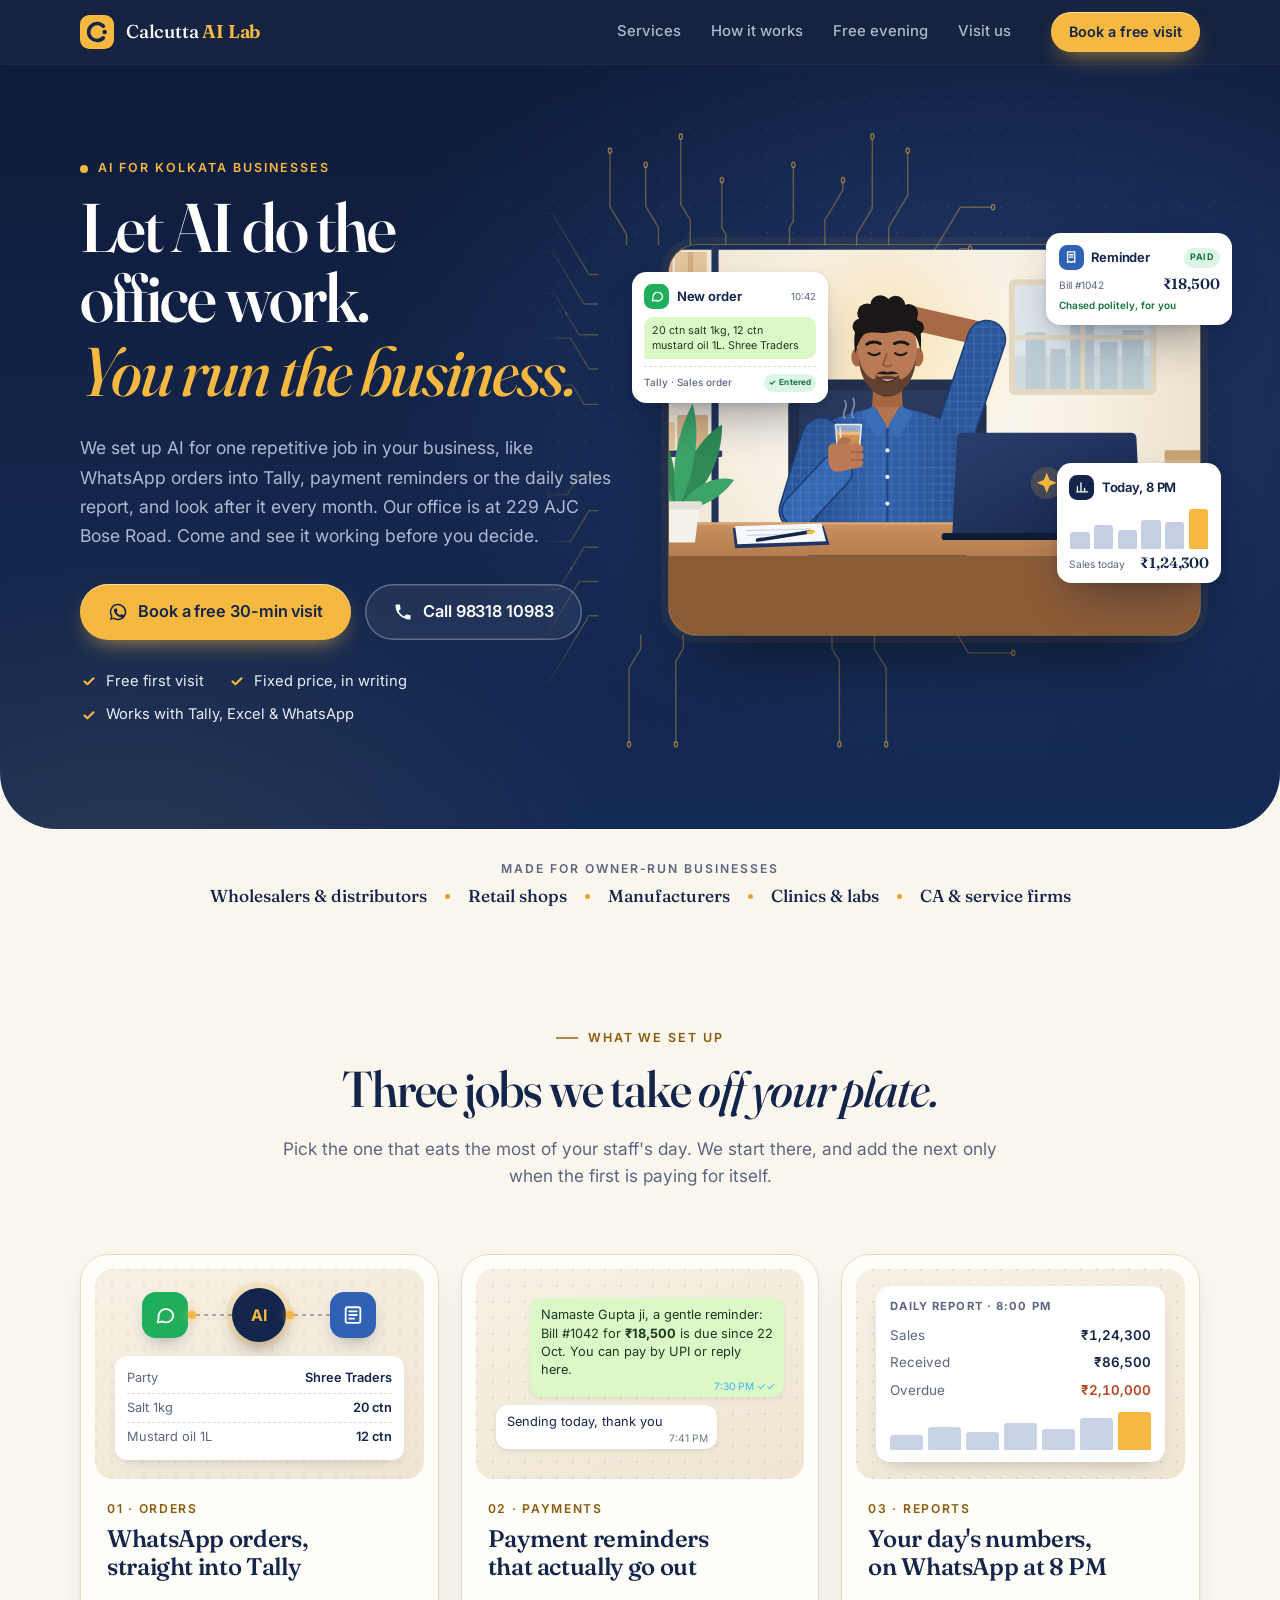
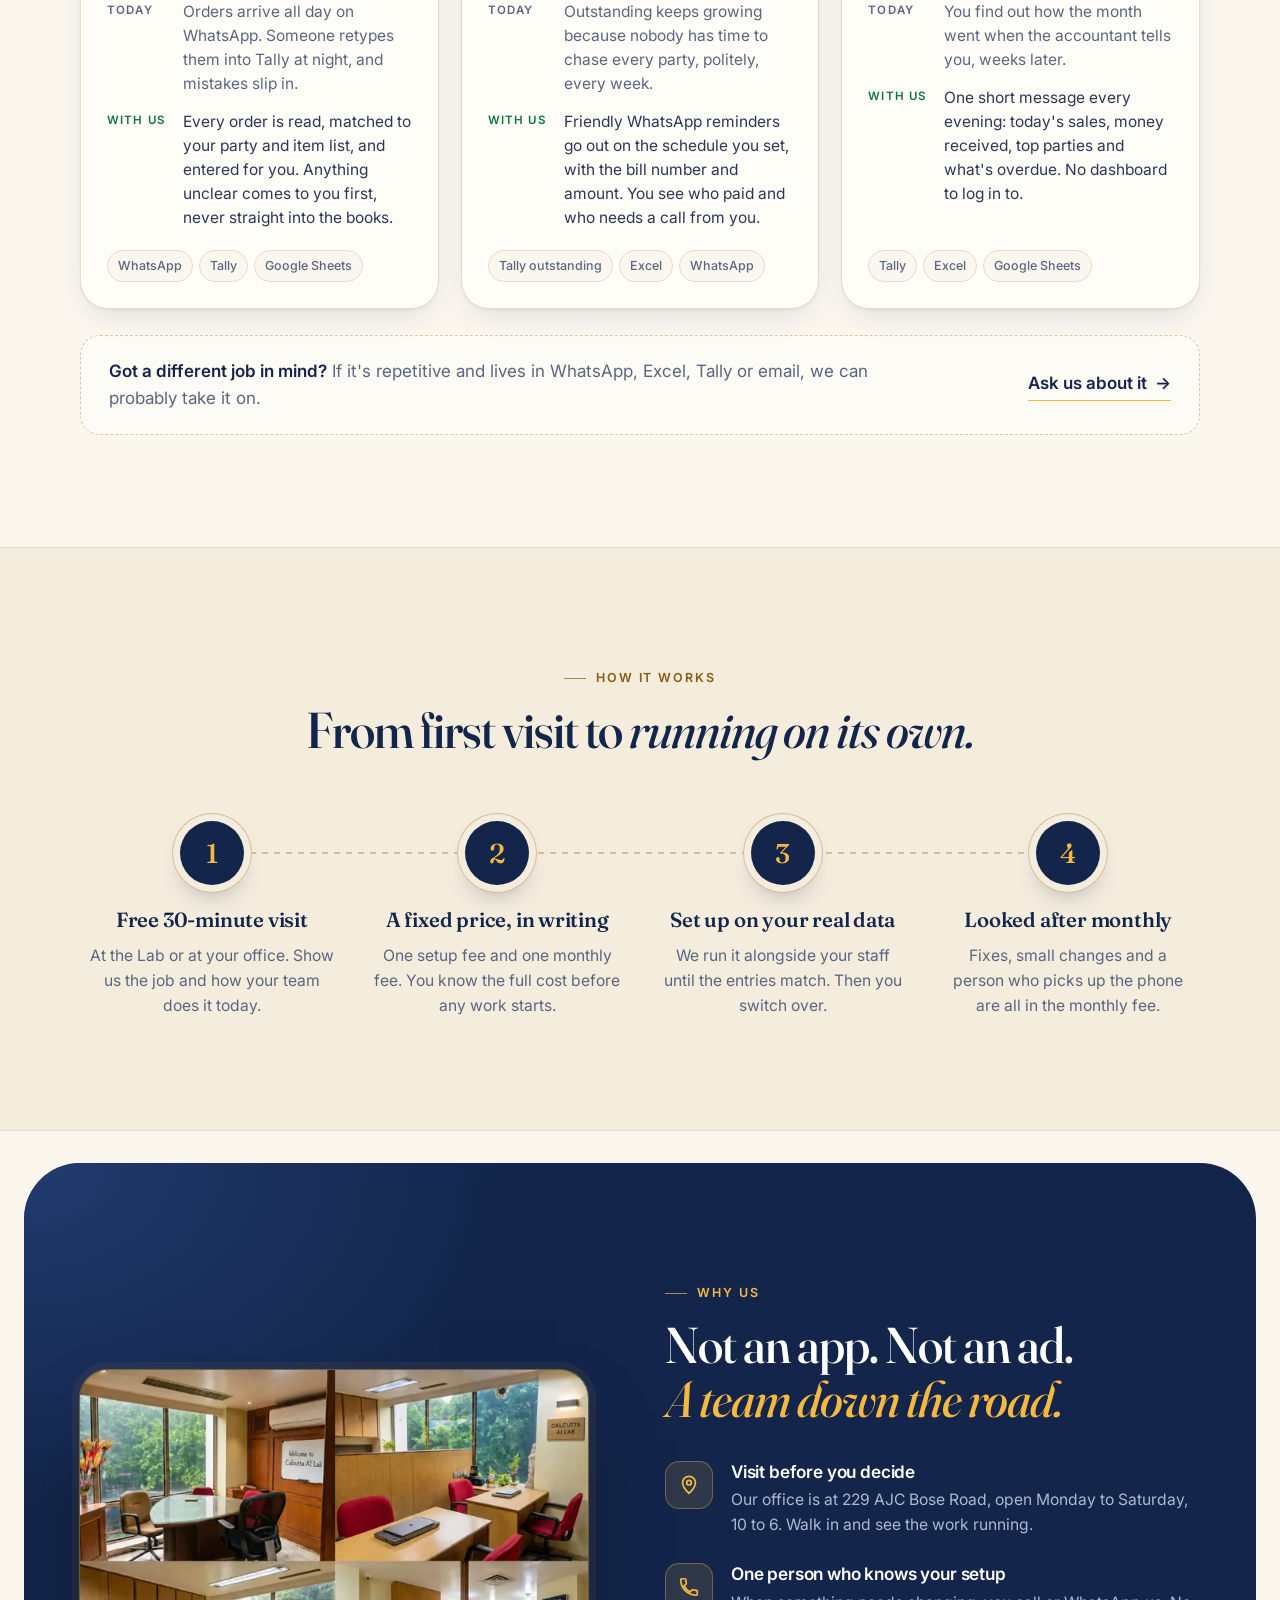
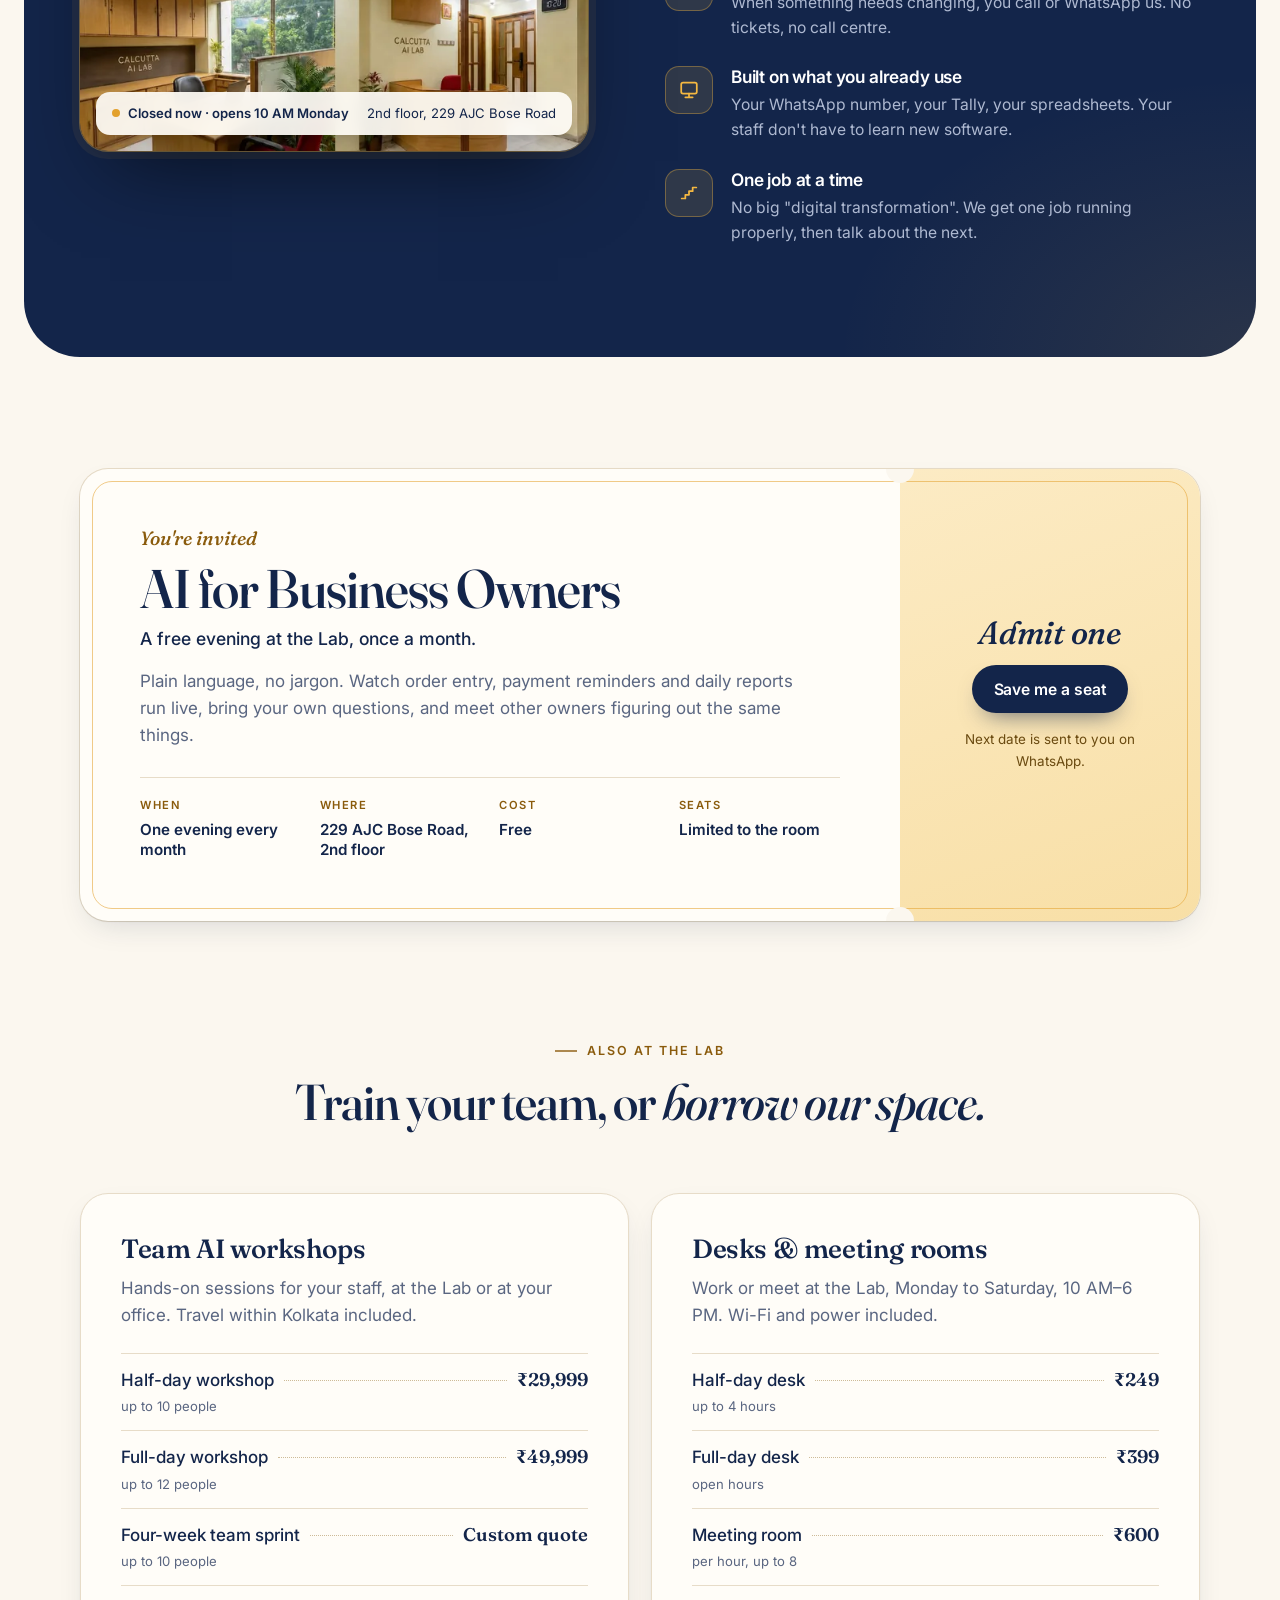
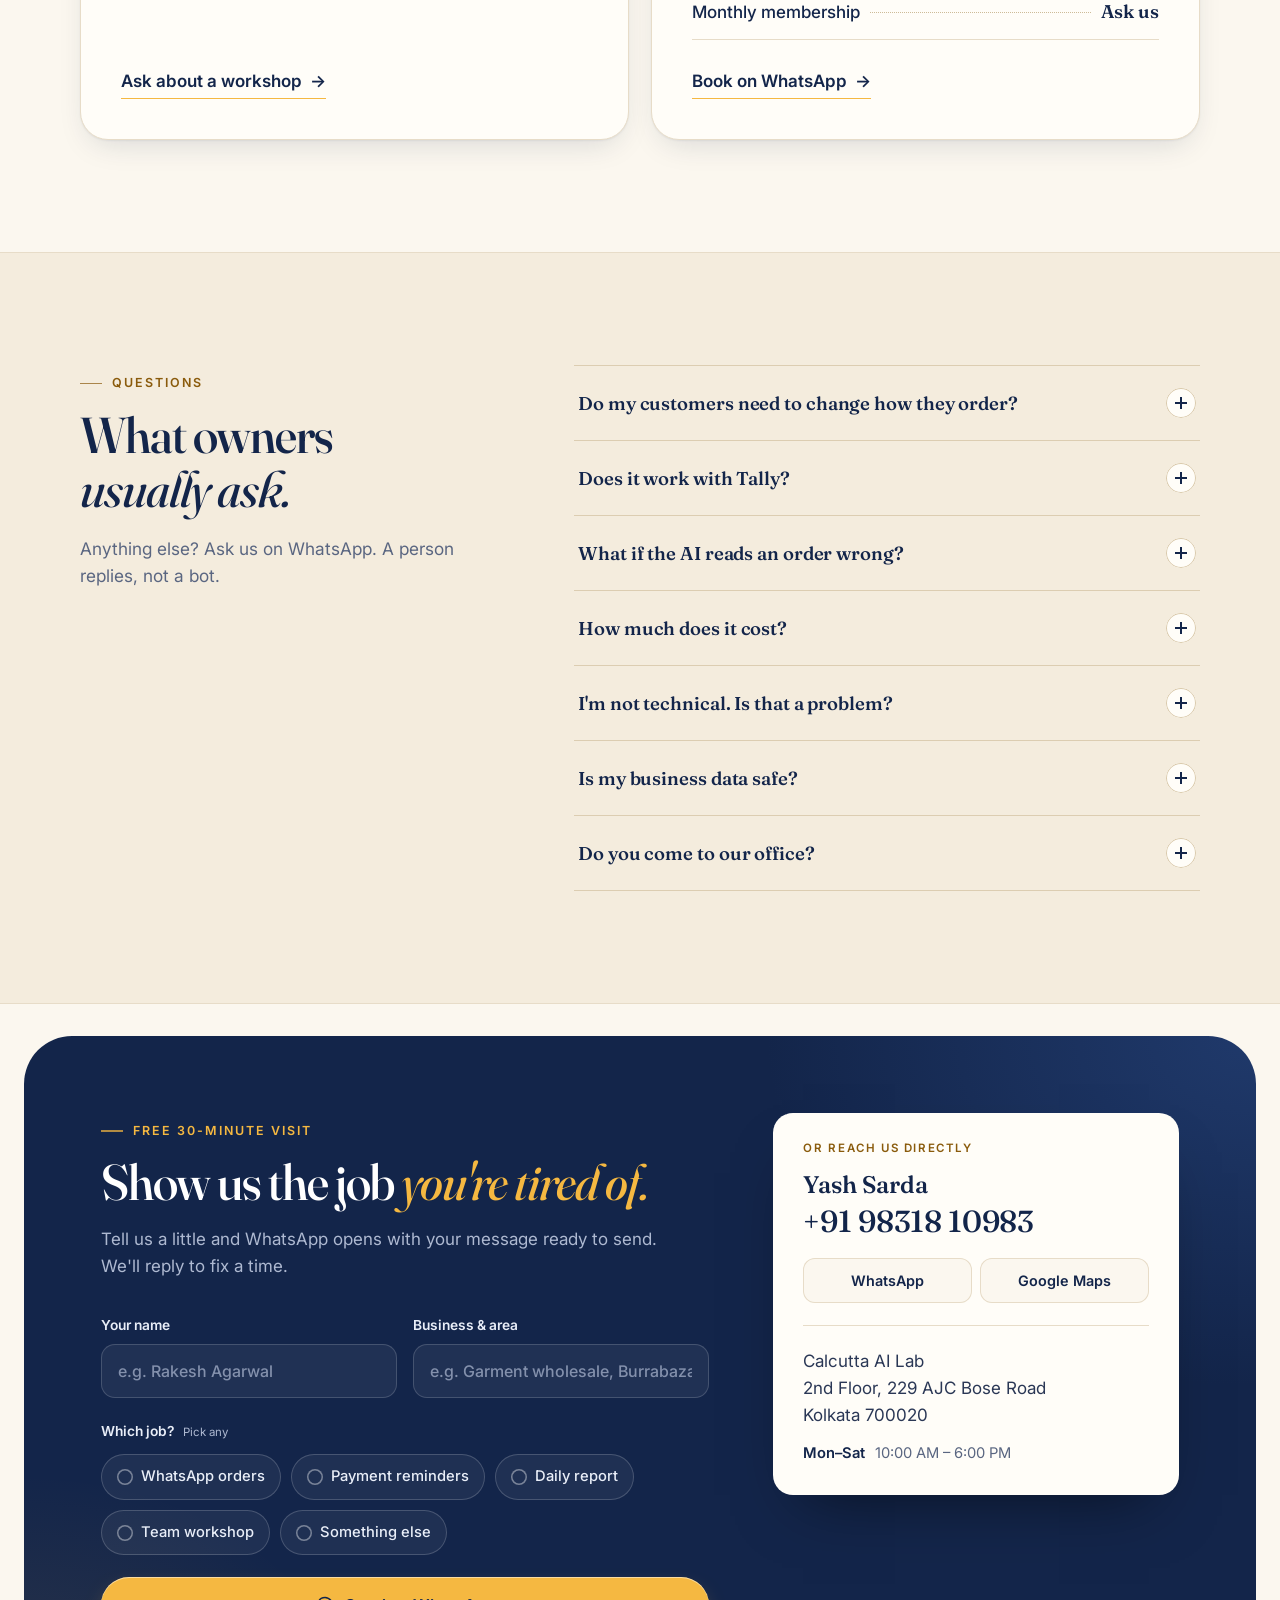
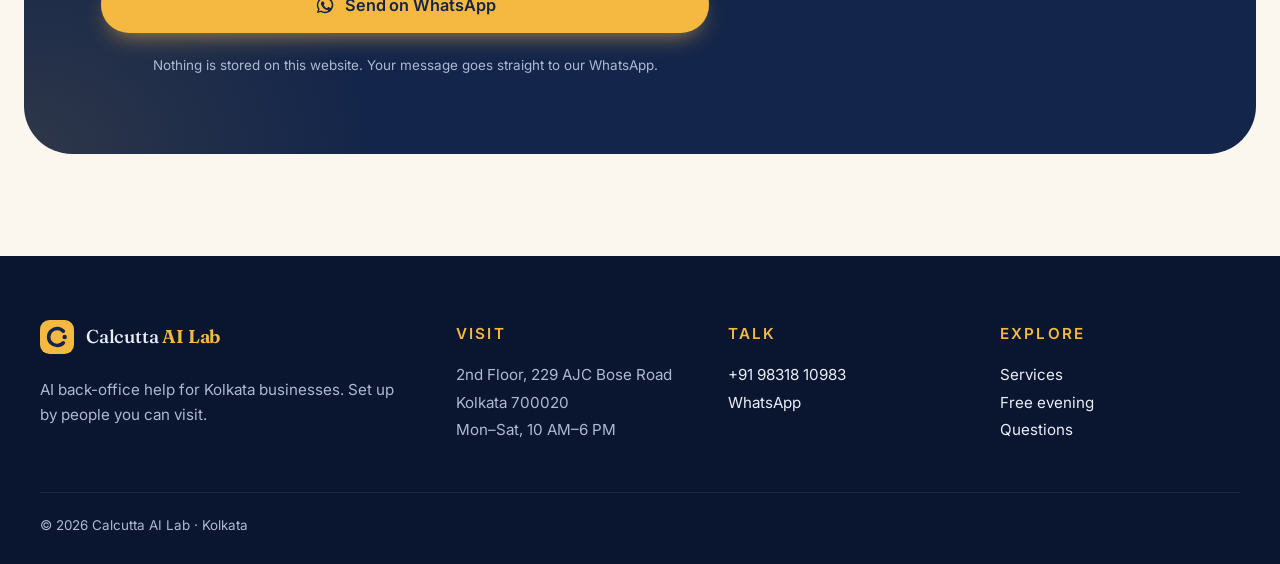
==== index.html @ 6d14f85a "Calcutta AI Lab: AI back-office consulting site Static rebuild replacing the Vercel coworking site: " ====
<!DOCTYPE html>
<html lang="en">
<head>
  <meta charset="UTF-8">
  <meta name="viewport" content="width=device-width, initial-scale=1">
  <title>Calcutta AI Lab | AI Back-Office Help for Kolkata Businesses</title>
  <meta name="description" content="We set up AI to handle one repetitive job in your business: WhatsApp orders into Tally, payment reminders or the daily sales report. Then we look after it every month. Free first visit at 229 AJC Bose Road, Kolkata.">
  <meta name="theme-color" content="#13254A">
  <meta name="color-scheme" content="light">
  <link rel="canonical" href="https://calcuttaailab.com/">
  <link rel="icon" href="favicon.svg" type="image/svg+xml">

  <meta property="og:type" content="website">
  <meta property="og:url" content="https://calcuttaailab.com/">
  <meta property="og:site_name" content="Calcutta AI Lab">
  <meta property="og:title" content="Let AI do the office work. You run the business.">
  <meta property="og:description" content="AI back-office help for Kolkata businesses: WhatsApp orders into Tally, payment reminders and daily sales reports. Free first visit.">
  <meta property="og:image" content="https://calcuttaailab.com/images/og.jpg">
  <meta property="og:image:width" content="1200">
  <meta property="og:image:height" content="630">
  <meta name="twitter:card" content="summary_large_image">
  <meta name="twitter:image" content="https://calcuttaailab.com/images/og.jpg">

  <link rel="preconnect" href="https://fonts.googleapis.com">
  <link rel="preconnect" href="https://fonts.gstatic.com" crossorigin>
  <link rel="stylesheet" href="https://fonts.googleapis.com/css2?family=Fraunces:ital,opsz,wght@0,9..144,400..700;1,9..144,400..700&amp;family=Inter:wght@400;500;600;700&amp;display=swap">
  <link rel="stylesheet" href="styles.css">
  <script>document.documentElement.classList.add('js');</script>
  <script src="main.js" defer></script>
</head>
<body>
  <a class="skip-link" href="#main">Skip to content</a>

  <header class="site-header">
    <div class="site-header__inner">
      <a class="brand" href="#top" aria-label="Calcutta AI Lab, home">
        <svg class="brand__mark" viewBox="0 0 40 40" aria-hidden="true"><rect width="40" height="40" rx="11" fill="#F5B841"/><path d="M27.5 13.2a10 10 0 1 0 0 13.6" fill="none" stroke="#13254A" stroke-width="4.2" stroke-linecap="round"/><circle cx="29" cy="20" r="2.6" fill="#13254A"/></svg>
        <span class="brand__name">Calcutta <b>AI Lab</b></span>
      </a>
      <nav class="site-nav" aria-label="Primary">
        <a href="#services">Services</a>
        <a href="#how">How it works</a>
        <a href="#evening">Free evening</a>
        <a href="#visit">Visit us</a>
      </nav>
      <a class="btn btn--gold btn--sm" href="#contact">Book a free visit</a>
    </div>
  </header>

  <main id="main">
    <!-- ============ HERO ============ -->
    <section class="hero" id="top" aria-labelledby="hero-title">
      <div class="hero__grain" aria-hidden="true"></div>
      <div class="hero__inner">
        <div class="hero__copy">
          <p class="eyebrow eyebrow--gold"><span class="pulse-dot" aria-hidden="true"></span>AI for Kolkata businesses</p>
          <h1 id="hero-title">Let AI do the office&nbsp;work. <em>You run the business.</em></h1>
          <p class="hero__lede">
            We set up AI for one repetitive job in your business, like WhatsApp orders into Tally,
            payment reminders or the daily sales report, and look after it every month.
            Our office is at 229 AJC Bose Road. Come and see it working before you decide.
          </p>
          <div class="hero__actions">
            <a class="btn btn--gold btn--lg" href="https://wa.me/919831810983?text=Hi%20Calcutta%20AI%20Lab%2C%20I%27d%20like%20to%20book%20a%20free%2030-minute%20visit%20about%20automating%20work%20in%20my%20business." target="_blank" rel="noopener" data-track="hero_whatsapp">
              <svg class="i" viewBox="0 0 24 24" aria-hidden="true"><path d="M12 2.2a9.8 9.8 0 0 0-8.4 14.8L2.3 21.7l4.8-1.3A9.8 9.8 0 1 0 12 2.2Zm0 1.8a8 8 0 1 1-4.2 14.8l-.3-.2-2.8.8.8-2.7-.2-.3A8 8 0 0 1 12 4Zm-3.2 3.9c-.2 0-.5 0-.7.3-.3.3-1 1-1 2.3s1 2.7 1.2 2.9c.1.2 2 3.1 4.9 4.3 2.4 1 2.9.8 3.4.7.5 0 1.7-.7 1.9-1.4.2-.7.2-1.2.2-1.4l-.5-.3-1.9-.9c-.3-.1-.5-.1-.6.1l-.9 1.1c-.2.2-.3.2-.6.1-.3-.1-1.2-.4-2.2-1.4-.8-.7-1.4-1.6-1.5-1.9-.2-.3 0-.4.1-.6l.4-.5.3-.5v-.5l-.9-2.1c-.2-.5-.4-.5-.6-.5h-.5Z" fill="currentColor"/></svg>
              Book a free 30-min visit
            </a>
            <a class="btn btn--ghost btn--lg" href="tel:+919831810983" data-track="hero_call">
              <svg class="i" viewBox="0 0 24 24" aria-hidden="true"><path d="M6.6 10.8a15 15 0 0 0 6.6 6.6l2.2-2.2c.3-.3.7-.4 1-.2 1.1.4 2.3.6 3.6.6.6 0 1 .4 1 1V20c0 .6-.4 1-1 1A17 17 0 0 1 3 4c0-.6.4-1 1-1h3.5c.6 0 1 .4 1 1 0 1.3.2 2.5.6 3.6.1.3 0 .7-.2 1l-2.3 2.2Z" fill="currentColor"/></svg>
              Call&nbsp;98318&nbsp;10983
            </a>
          </div>
          <ul class="hero__proof" aria-label="What to expect">
            <li><svg viewBox="0 0 20 20" aria-hidden="true"><path d="m5 10.5 3.2 3.2L15 7" /></svg>Free first visit</li>
            <li><svg viewBox="0 0 20 20" aria-hidden="true"><path d="m5 10.5 3.2 3.2L15 7" /></svg>Fixed price, in writing</li>
            <li><svg viewBox="0 0 20 20" aria-hidden="true"><path d="m5 10.5 3.2 3.2L15 7" /></svg>Works with Tally, Excel &amp; WhatsApp</li>
          </ul>
        </div>

        <div class="hero__art" role="img" aria-label="Illustration: a relaxed business owner holding a glass of chai while AI enters a WhatsApp order into Tally, sends a payment reminder and prepares the day's sales report.">
          <svg class="circuit" viewBox="0 0 1500 1060" aria-hidden="true" preserveAspectRatio="none">
<g class="circuit__traces">
<path d="M300,250 L274,250 L170,146 L95,146"/>
<path d="M300,300 L260,300 L172,212 L60,212"/>
<path d="M300,352 L246,352 L175,281 L130,281"/>
<path d="M300,410 L274,410 L222,358 L30,358"/>
<path d="M300,470 L260,470 L227,437 L160,437"/>
<path d="M300,590 L246,590 L213,623 L160,623"/>
<path d="M300,650 L274,650 L222,702 L30,702"/>
<path d="M300,712 L260,712 L188,784 L95,784"/>
<path d="M300,770 L246,770 L156,860 L130,860"/>
<path d="M300,828 L274,828 L163,939 L60,939"/>
<path d="M1200,236 L1222,236 L1322,136 L1415,136"/>
<path d="M1200,290 L1238,290 L1322,206 L1350,206"/>
<path d="M1200,345 L1254,345 L1321,278 L1472,278"/>
<path d="M1200,405 L1222,405 L1272,355 L1350,355"/>
<path d="M1200,520 L1238,520 L1253,505 L1445,505"/>
<path d="M1200,600 L1254,600 L1287,633 L1380,633"/>
<path d="M1200,668 L1222,668 L1275,721 L1445,721"/>
<path d="M1200,735 L1238,735 L1311,808 L1350,808"/>
<path d="M1200,800 L1254,800 L1345,891 L1472,891"/>
<path d="M380,200 L380,182 L333,135 L333,40"/>
<path d="M470,200 L470,170 L434,134 L434,64"/>
<path d="M560,200 L560,158 L533,131 L533,16"/>
<path d="M660,200 L660,182 L649,171 L649,90"/>
<path d="M840,200 L840,170 L851,159 L851,64"/>
<path d="M940,200 L940,158 L991,107 L991,90"/>
<path d="M1030,200 L1030,182 L1074,138 L1074,16"/>
<path d="M1120,200 L1120,170 L1174,116 L1174,40"/>
<path d="M420,860 L420,884 L387,917 L387,1046"/>
<path d="M540,860 L540,884 L519,905 L519,1046"/>
<path d="M960,860 L960,884 L981,905 L981,1046"/>
<path d="M1080,860 L1080,884 L1113,917 L1113,1046"/>
</g>
<g class="circuit__pulses">
<path d="M60,212 L172,212 L260,300 L300,300" pathLength="100" style="--d:0s"/>
<path d="M160,437 L227,437 L260,470 L300,470" pathLength="100" style="--d:.9s"/>
<path d="M95,784 L188,784 L260,712 L300,712" pathLength="100" style="--d:1.8s"/>
<path d="M1415,136 L1322,136 L1222,236 L1200,236" pathLength="100" style="--d:2.7s"/>
<path d="M1350,355 L1272,355 L1222,405 L1200,405" pathLength="100" style="--d:3.6s"/>
<path d="M1445,721 L1275,721 L1222,668 L1200,668" pathLength="100" style="--d:4.5s"/>
<path d="M533,16 L533,131 L560,158 L560,200" pathLength="100" style="--d:5.4s"/>
<path d="M991,90 L991,107 L940,158 L940,200" pathLength="100" style="--d:6.3s"/>
<path d="M519,1046 L519,905 L540,884 L540,860" pathLength="100" style="--d:7.2s"/>
</g>
<g class="circuit__pads">
<circle cx="95" cy="146" r="4.5"/><circle cx="60" cy="212" r="4.5"/><circle cx="130" cy="281" r="4.5"/><circle cx="30" cy="358" r="4.5"/><circle cx="160" cy="437" r="4.5"/><circle cx="160" cy="623" r="4.5"/><circle cx="30" cy="702" r="4.5"/><circle cx="95" cy="784" r="4.5"/><circle cx="130" cy="860" r="4.5"/><circle cx="60" cy="939" r="4.5"/><circle cx="1415" cy="136" r="4.5"/><circle cx="1350" cy="206" r="4.5"/><circle cx="1472" cy="278" r="4.5"/><circle cx="1350" cy="355" r="4.5"/><circle cx="1445" cy="505" r="4.5"/><circle cx="1380" cy="633" r="4.5"/><circle cx="1445" cy="721" r="4.5"/><circle cx="1350" cy="808" r="4.5"/><circle cx="1472" cy="891" r="4.5"/><circle cx="333" cy="40" r="4.5"/><circle cx="434" cy="64" r="4.5"/><circle cx="533" cy="16" r="4.5"/><circle cx="649" cy="90" r="4.5"/><circle cx="851" cy="64" r="4.5"/><circle cx="991" cy="90" r="4.5"/><circle cx="1074" cy="16" r="4.5"/><circle cx="1174" cy="40" r="4.5"/><circle cx="387" cy="1046" r="4.5"/><circle cx="519" cy="1046" r="4.5"/><circle cx="981" cy="1046" r="4.5"/><circle cx="1113" cy="1046" r="4.5"/>
<circle class="via" cx="210" cy="316" r="3"/><circle class="via" cx="224" cy="748" r="3"/><circle class="via" cx="1280" cy="248" r="3"/><circle class="via" cx="1270" cy="616" r="3"/>
</g>
          </svg>

          <div class="art-panel" aria-hidden="true">
            <svg class="scene" viewBox="60 372 900 660" preserveAspectRatio="xMidYMid slice">
              <defs>
                <radialGradient id="wall" cx="470" cy="640" r="560" gradientUnits="userSpaceOnUse">
                  <stop offset="0" stop-color="#FFFDF8"/><stop offset=".55" stop-color="#F6EFE2"/><stop offset="1" stop-color="#E9DDC6"/>
                </radialGradient>
                <radialGradient id="halo" cx="430" cy="560" r="230" gradientUnits="userSpaceOnUse">
                  <stop offset="0" stop-color="#F5B841" stop-opacity=".34"/><stop offset="1" stop-color="#F5B841" stop-opacity="0"/>
                </radialGradient>
                <linearGradient id="deskTop" x1="0" y1="0" x2="0" y2="1"><stop offset="0" stop-color="#C99161"/><stop offset="1" stop-color="#B57D4E"/></linearGradient>
                <linearGradient id="lid" x1="0" y1="0" x2="1" y2="1"><stop offset="0" stop-color="#2A3F6E"/><stop offset="1" stop-color="#16264A"/></linearGradient>
                <linearGradient id="shirt" x1="0" y1="0" x2="1" y2="0"><stop offset="0" stop-color="#244A8A"/><stop offset=".45" stop-color="#3062AD"/><stop offset="1" stop-color="#26508F"/></linearGradient>
                <pattern id="check" width="14" height="14" patternUnits="userSpaceOnUse"><path d="M0 7H14M7 0V14" stroke="#fff" stroke-opacity=".09" stroke-width="2"/></pattern>
                <linearGradient id="tea" x1="0" y1="0" x2="0" y2="1"><stop offset="0" stop-color="#D99A5B"/><stop offset="1" stop-color="#B6723A"/></linearGradient>
              </defs>
              <rect x="0" y="380" width="1080" height="700" fill="url(#wall)"/>
              <!-- window with city glow -->
              <g opacity=".9">
                <rect x="636" y="430" width="250" height="196" rx="10" fill="#E3D6BE"/>
                <rect x="646" y="440" width="230" height="176" rx="6" fill="#DCE6EC"/>
                <path d="M646 560h230v56H646z" fill="#CBD9DF"/>
                <g fill="#B7C9D1"><rect x="664" y="520" width="34" height="96"/><rect x="706" y="548" width="26" height="68"/><rect x="740" y="504" width="40" height="112"/><rect x="790" y="536" width="30" height="80"/><rect x="828" y="516" width="36" height="100"/></g>
                <path d="M761 440v176M646 528h230" stroke="#E3D6BE" stroke-width="8"/>
              </g>
              <!-- shelving -->
              <rect x="132" y="250" width="12" height="600" fill="#22335A"/>
              <g fill="#2A3D68"><rect x="0" y="430" width="150" height="11" rx="2"/><rect x="0" y="575" width="150" height="11" rx="2"/><rect x="0" y="720" width="150" height="11" rx="2"/></g>
              <rect x="8" y="368" width="58" height="62" rx="4" fill="#D8B386"/><rect x="70" y="384" width="54" height="46" rx="4" fill="#E2C59C"/><rect x="92" y="384" width="9" height="46" fill="#CFAE81"/>
              <rect x="10" y="520" width="50" height="55" rx="4" fill="#2C4677"/><rect x="64" y="505" width="62" height="70" rx="4" fill="#D8B386"/><rect x="88" y="505" width="10" height="70" fill="#C9A274"/>
              <rect x="6" y="672" width="64" height="48" rx="4" fill="#E2C59C"/><rect x="74" y="660" width="52" height="60" rx="4" fill="#D8B386"/>
              <!-- back boxes -->
              <rect x="900" y="720" width="180" height="140" rx="5" fill="#D8B386"/><rect x="900" y="720" width="180" height="16" fill="#C9A274"/><rect x="975" y="720" width="18" height="140" fill="#CBA577"/>
              <!-- glow behind head -->
              <circle cx="430" cy="560" r="230" fill="url(#halo)"/>

              <!-- person -->
              <g transform="translate(430,560)">
                <rect x="-168" y="40" width="336" height="300" rx="46" fill="#22304E"/>
                <rect x="-150" y="58" width="300" height="270" rx="36" fill="#2A3A5E"/>
                <path d="M166,-36 L44,-64" stroke="#A86A46" stroke-width="40" stroke-linecap="round"/>
                <path d="M114,132 L168,-28" stroke="#1B3C72" stroke-width="67" stroke-linecap="round"/>
                <path d="M114,132 L168,-28" stroke="#2A579C" stroke-width="62" stroke-linecap="round"/>
                <path d="M114,132 L168,-28" stroke="url(#check)" stroke-width="62" stroke-linecap="round"/>
                <path d="M-23,36 L23,36 L27,102 L-27,102 Z" fill="#A4663F"/>
                <path d="M-145,330 C-155,215 -146,138 -104,114 C-74,98 -44,92 -24,88 L24,88 C44,92 74,98 104,114 C146,138 155,215 145,330 Z" fill="url(#shirt)"/>
                <path d="M-145,330 C-155,215 -146,138 -104,114 C-74,98 -44,92 -24,88 L24,88 C44,92 74,98 104,114 C146,138 155,215 145,330 Z" fill="url(#check)"/>
                <path d="M-20,86 L20,86 L0,124 Z" fill="#B37450"/>
                <path d="M-24,84 L-44,98 L-16,140 L-2,116 Z" fill="#3A6DB8"/>
                <path d="M24,84 L44,98 L16,140 L2,116 Z" fill="#3A6DB8"/>
                <path d="M0,122 L0,330" stroke="#1F4580" stroke-width="3"/>
                <g fill="#E6ECF6"><circle cx="0" cy="160" r="3.6"/><circle cx="0" cy="205" r="3.6"/><circle cx="0" cy="250" r="3.6"/></g>
                <ellipse cx="-51" cy="2" rx="10" ry="16" fill="#A86A46"/>
                <ellipse cx="51" cy="2" rx="10" ry="16" fill="#A86A46"/>
                <path d="M-50,-12 C-50,-52 -28,-70 0,-70 C28,-70 50,-52 50,-12 C50,24 39,50 19,62 C9,68 -9,68 -19,62 C-39,50 -50,24 -50,-12 Z" fill="#B97A55"/>
                <path d="M-49,0 C-47,34 -33,58 -11,67 C-4,70 4,70 11,67 C33,58 47,34 49,0 C45,22 36,34 24,40 C16,32 -16,32 -24,40 C-36,34 -45,22 -49,0 Z" fill="#2A1F1A" opacity=".62"/>
                <path d="M-19,30 C-11,25 -3,26 0,28 C3,26 11,25 19,30 C11,30.5 5,31.5 0,31.5 C-5,31.5 -11,30.5 -19,30 Z" fill="#231A16"/>
                <path d="M-17,36 Q0,54 17,36 Q0,44 -17,36 Z" fill="#5A241B"/><path d="M-12,38.6 Q0,45 12,38.6 Q0,41.5 -12,38.6 Z" fill="#fff"/>
                <path d="M-19,34 Q-17,37 -15,36.5 M19,34 Q17,37 15,36.5" fill="none" stroke="#5A241B" stroke-width="2.2" stroke-linecap="round"/>
                <path d="M-54,-4 C-62,-46 -46,-86 -6,-92 C34,-98 64,-70 56,-6 C54,-22 50,-32 44,-38 C34,-44 18,-44 6,-40 C-10,-36 -28,-44 -40,-36 C-48,-28 -51,-16 -54,-4 Z" fill="#1C1717"/>
                <g fill="#1C1717"><circle cx="-34" cy="-72" r="17"/><circle cx="-12" cy="-86" r="17"/><circle cx="14" cy="-86" r="16"/><circle cx="36" cy="-72" r="16"/><circle cx="-46" cy="-50" r="13"/><circle cx="50" cy="-48" r="12"/></g>
                <path d="M-35,-20 Q-24,-27 -12,-21" fill="none" stroke="#1C1717" stroke-width="5" stroke-linecap="round"/>
                <path d="M12,-21 Q24,-27 35,-20" fill="none" stroke="#1C1717" stroke-width="5" stroke-linecap="round"/>
                <path d="M-32,-5 Q-23,2 -13,-5" fill="none" stroke="#1C1717" stroke-width="3.6" stroke-linecap="round"/>
                <path d="M13,-5 Q23,2 32,-5" fill="none" stroke="#1C1717" stroke-width="3.6" stroke-linecap="round"/>
                <path d="M-1,-4 Q-5,9 -8,15 Q-2,20 7,16" fill="none" stroke="#94573A" stroke-width="3.2" stroke-linecap="round" stroke-linejoin="round"/>
                <ellipse cx="-30" cy="14" rx="9" ry="5" fill="#C9705A" opacity=".25"/><ellipse cx="30" cy="14" rx="9" ry="5" fill="#C9705A" opacity=".25"/>
                <path d="M-112,138 L-150,262" stroke="#1B3C72" stroke-width="69" stroke-linecap="round"/>
                <path d="M-112,138 L-150,262" stroke="#2A579C" stroke-width="64" stroke-linecap="round"/>
                <path d="M-112,138 L-150,262" stroke="url(#check)" stroke-width="64" stroke-linecap="round"/>
                <path d="M-150,262 L-88,196" stroke="#1B3C72" stroke-width="59" stroke-linecap="round"/>
                <path d="M-150,262 L-88,196" stroke="#3266B3" stroke-width="54" stroke-linecap="round"/>
                <path d="M-150,262 L-88,196" stroke="url(#check)" stroke-width="54" stroke-linecap="round"/>
                <g transform="translate(-66,0)">
                  <path d="M-22,116 L22,116 L17,182 L-17,182 Z" fill="#EAF1F7" opacity=".55"/>
                  <path d="M-19.5,128 L19.5,128 L16,180 L-16,180 Z" fill="url(#tea)"/>
                  <path d="M-19.5,128 L19.5,128 L19,134 L-19,134 Z" fill="#E9B98A"/>
                  <path d="M-22,116 L22,116 L17,182 L-17,182 Z" fill="none" stroke="#fff" stroke-opacity=".85" stroke-width="2.4" stroke-linejoin="round"/>
                  <path d="M-14,122 L-11,174" stroke="#fff" stroke-opacity=".7" stroke-width="3" stroke-linecap="round"/>
                  <g class="steam" fill="none" stroke="#9AA9C2" stroke-width="3" stroke-linecap="round" opacity=".75"><path d="M-6,106 C-14,96 2,88 -6,76"/><path d="M8,104 C0,94 16,86 8,72"/></g>
                </g>
                <path d="M-100,160 C-102,148 -90,146 -84,150 L-48,150 C-40,150 -38,160 -46,163 C-38,164 -38,174 -46,176 C-38,178 -40,188 -48,189 L-82,196 C-96,198 -102,186 -100,160 Z" fill="#B97A55"/>
                <g stroke="#94573A" stroke-width="2.2" stroke-linecap="round" fill="none" opacity=".8"><path d="M-62,163 L-46,163"/><path d="M-62,176 L-46,176"/></g>
                <path d="M-86,150 C-84,138 -72,134 -64,140 C-60,144 -64,150 -70,150 Z" fill="#B07250"/>
              </g>
              <!-- desk -->
              <rect x="0" y="842" width="1080" height="56" fill="url(#deskTop)"/>
              <rect x="0" y="842" width="1080" height="4" fill="#D9A574"/>
              <rect x="0" y="898" width="1080" height="182" fill="#8C5C37"/>
              <!-- laptop -->
              <path d="M548,700 Q548,690 558,690 L842,690 Q852,690 852,700 L860,862 L540,862 Z" fill="url(#lid)"/>
              <rect x="522" y="860" width="356" height="12" rx="5" fill="#0F1C38"/>
              <circle cx="700" cy="775" r="27" fill="#F5B841" opacity=".18"/>
              <path d="M700,758 l5,12 12,5 -12,5 -5,12 -5,-12 -12,-5 12,-5z" fill="#F5B841"/>
              <!-- notebook -->
              <path d="M168,852 L322,848 L332,880 L172,886 Z" fill="#1F3563"/>
              <path d="M172,848 L318,844 L326,874 L176,879 Z" fill="#F7F8FB"/>
              <g stroke="#C9D3E3" stroke-width="2"><path d="M190,856 L300,853"/><path d="M192,864 L304,861"/></g>
              <path d="M210,872 L300,858" stroke="#13254A" stroke-width="6" stroke-linecap="round"/>
              <path d="M296,859 L304,857.6" stroke="#F5B841" stroke-width="6" stroke-linecap="round"/>
              <!-- plant -->
              <g fill="#2F8A55"><path d="M70,820 C20,780 8,720 30,660 C60,700 78,760 70,820 Z"/><path d="M78,820 C80,750 110,700 150,676 C150,740 120,790 78,820 Z"/></g>
              <g fill="#3DA468"><path d="M72,822 C40,800 0,790 -10,740 C30,744 60,770 72,822 Z"/><path d="M76,822 C96,780 140,760 170,770 C150,800 112,820 76,822 Z"/><path d="M74,820 C62,760 70,700 100,640 C116,700 100,770 74,820 Z"/></g>
              <path d="M38,812 L112,812 L104,876 L46,876 Z" fill="#F4F1EA"/>
              <rect x="34" y="806" width="82" height="14" rx="4" fill="#E6E1D6"/>
            </svg>
          </div>

          <div class="tc tc--order" aria-hidden="true">
            <div class="tc__head"><span class="tc__icon tc__icon--green"><svg viewBox="0 0 24 24"><path d="M21 12a8 8 0 0 1-11.6 7.1L4 20l1-4.6A8 8 0 1 1 21 12z"/></svg></span><b>New order</b><span class="tc__time">10:42</span></div>
            <p class="bubble">20 ctn salt 1kg, 12 ctn mustard oil 1L. Shree Traders</p>
            <div class="tc__flow"><span>Tally · Sales order</span><span class="pill pill--green"><svg viewBox="0 0 20 20"><path d="m5 10.5 3.2 3.2L15 7"/></svg>Entered</span></div>
          </div>
          <div class="tc tc--remind" aria-hidden="true">
            <div class="tc__head"><span class="tc__icon tc__icon--blue"><svg viewBox="0 0 24 24"><path d="M6 3h12v18l-3-2-3 2-3-2-3 2z"/><path d="M9 8h6M9 12h6"/></svg></span><b>Reminder</b><span class="pill pill--green pill--sm">Paid</span></div>
            <div class="tc__bill"><span>Bill #1042</span><strong>₹18,500</strong></div>
            <p class="tc__note">Chased politely, for you</p>
          </div>
          <div class="tc tc--report" aria-hidden="true">
            <div class="tc__head"><span class="tc__icon tc__icon--navy"><svg viewBox="0 0 24 24"><path d="M4 20V11M10 20V5M16 20v-6M21 20H3"/></svg></span><b>Today, 8 PM</b></div>
            <div class="tc__bars"><i style="--h:42%"></i><i style="--h:58%"></i><i style="--h:47%"></i><i style="--h:72%"></i><i style="--h:66%"></i><i class="is-today" style="--h:100%"></i></div>
            <div class="tc__bill"><span>Sales today</span><strong>₹1,24,300</strong></div>
          </div>
        </div>
      </div>
    </section>

    <!-- ============ MADE FOR ============ -->
    <section class="madefor" aria-label="Who this is for">
      <p class="madefor__label">Made for owner-run businesses</p>
      <ul>
        <li>Wholesalers &amp; distributors</li>
        <li>Retail shops</li>
        <li>Manufacturers</li>
        <li>Clinics &amp; labs</li>
        <li>CA &amp; service firms</li>
      </ul>
    </section>

    <!-- ============ SERVICES ============ -->
    <section class="section" id="services" aria-labelledby="services-title">
      <div class="section__head" data-reveal>
        <p class="eyebrow">What we set up</p>
        <h2 id="services-title">Three jobs we take <em>off your plate.</em></h2>
        <p class="section__intro">Pick the one that eats the most of your staff's day. We start there, and add the next only when the first is paying for itself.</p>
      </div>

      <div class="services">
        <article class="service" data-reveal>
          <div class="service__visual" aria-hidden="true">
            <div class="flow">
              <span class="flow__node flow__node--wa"><svg viewBox="0 0 24 24"><path d="M21 12a8 8 0 0 1-11.6 7.1L4 20l1-4.6A8 8 0 1 1 21 12z"/></svg></span>
              <span class="flow__line"><i></i></span>
              <span class="flow__node flow__node--ai">AI</span>
              <span class="flow__line"><i></i></span>
              <span class="flow__node flow__node--ledger"><svg viewBox="0 0 24 24"><rect x="4" y="3.5" width="16" height="17" rx="2"/><path d="M8 8h8M8 12h8M8 16h5"/></svg></span>
            </div>
            <div class="mini-ledger">
              <div><span>Party</span><b>Shree Traders</b></div>
              <div><span>Salt 1kg</span><b>20 ctn</b></div>
              <div><span>Mustard oil 1L</span><b>12 ctn</b></div>
            </div>
          </div>
          <p class="service__num">01 · Orders</p>
          <h3>WhatsApp orders, straight into Tally</h3>
          <dl class="service__ba">
            <div><dt>Today</dt><dd>Orders arrive all day on WhatsApp. Someone retypes them into Tally at night, and mistakes slip in.</dd></div>
            <div><dt>With us</dt><dd>Every order is read, matched to your party and item list, and entered for you. Anything unclear comes to you first, never straight into the books.</dd></div>
          </dl>
          <p class="service__tags"><span>WhatsApp</span><span>Tally</span><span>Google Sheets</span></p>
        </article>

        <article class="service" data-reveal>
          <div class="service__visual" aria-hidden="true">
            <div class="chat">
              <p class="chat__out">Namaste Gupta ji, a gentle reminder: Bill #1042 for <b>₹18,500</b> is due since 22 Oct. You can pay by UPI or reply here.<span>7:30 PM ✓✓</span></p>
              <p class="chat__in">Sending today, thank you<span>7:41 PM</span></p>
            </div>
          </div>
          <p class="service__num">02 · Payments</p>
          <h3>Payment reminders that actually go out</h3>
          <dl class="service__ba">
            <div><dt>Today</dt><dd>Outstanding keeps growing because nobody has time to chase every party, politely, every week.</dd></div>
            <div><dt>With us</dt><dd>Friendly WhatsApp reminders go out on the schedule you set, with the bill number and amount. You see who paid and who needs a call from you.</dd></div>
          </dl>
          <p class="service__tags"><span>Tally outstanding</span><span>Excel</span><span>WhatsApp</span></p>
        </article>

        <article class="service" data-reveal>
          <div class="service__visual" aria-hidden="true">
            <div class="report">
              <p class="report__title">Daily report · 8:00 PM</p>
              <div class="report__row"><span>Sales</span><b>₹1,24,300</b></div>
              <div class="report__row"><span>Received</span><b>₹86,500</b></div>
              <div class="report__row"><span>Overdue</span><b class="is-warn">₹2,10,000</b></div>
              <div class="report__bars"><i style="--h:40%"></i><i style="--h:62%"></i><i style="--h:48%"></i><i style="--h:70%"></i><i style="--h:56%"></i><i style="--h:84%"></i><i class="is-today" style="--h:100%"></i></div>
            </div>
          </div>
          <p class="service__num">03 · Reports</p>
          <h3>Your day's numbers, on WhatsApp at 8&nbsp;PM</h3>
          <dl class="service__ba">
            <div><dt>Today</dt><dd>You find out how the month went when the accountant tells you, weeks later.</dd></div>
            <div><dt>With us</dt><dd>One short message every evening: today's sales, money received, top parties and what's overdue. No dashboard to log in to.</dd></div>
          </dl>
          <p class="service__tags"><span>Tally</span><span>Excel</span><span>Google Sheets</span></p>
        </article>
      </div>

      <div class="else" data-reveal>
        <p><strong>Got a different job in mind?</strong> If it's repetitive and lives in WhatsApp, Excel, Tally or email, we can probably take it on.</p>
        <a class="link-arrow" href="https://wa.me/919831810983?text=Hi%20Calcutta%20AI%20Lab%2C%20I%20have%20a%20repetitive%20job%20in%20my%20business%20I%27d%20like%20to%20automate%3A%20" target="_blank" rel="noopener" data-track="else_whatsapp">Ask us about it <span aria-hidden="true">→</span></a>
      </div>
    </section>

    <!-- ============ HOW IT WORKS ============ -->
    <section class="section section--sand" id="how" aria-labelledby="how-title">
      <div class="section__head" data-reveal>
        <p class="eyebrow">How it works</p>
        <h2 id="how-title">From first visit to <em>running on its own.</em></h2>
      </div>
      <ol class="steps">
        <li data-reveal><span class="steps__num">1</span><h3>Free 30-minute visit</h3><p>At the Lab or at your office. Show us the job and how your team does it today.</p></li>
        <li data-reveal><span class="steps__num">2</span><h3>A fixed price, in writing</h3><p>One setup fee and one monthly fee. You know the full cost before any work starts.</p></li>
        <li data-reveal><span class="steps__num">3</span><h3>Set up on your real data</h3><p>We run it alongside your staff until the entries match. Then you switch over.</p></li>
        <li data-reveal><span class="steps__num">4</span><h3>Looked after monthly</h3><p>Fixes, small changes and a person who picks up the phone are all in the monthly fee.</p></li>
      </ol>
    </section>

    <!-- ============ WHY LOCAL ============ -->
    <section class="why" id="visit" aria-labelledby="why-title">
      <div class="why__inner">
        <figure class="why__photo" data-reveal>
          <img src="images/space-calcutta-ai-lab.webp"
               srcset="images/space-calcutta-ai-lab-640.webp 640w, images/space-calcutta-ai-lab-960.webp 960w, images/space-calcutta-ai-lab.webp 1200w"
               sizes="(max-width: 960px) 92vw, 560px" width="1200" height="900" loading="lazy" decoding="async"
               alt="Inside Calcutta AI Lab: meeting room, work desks and reception at 229 AJC Bose Road">
          <figcaption><span class="status" data-open-status><span class="status__dot" aria-hidden="true"></span><span class="status__text">Mon–Sat, 10 AM–6 PM</span></span><span>2nd floor, 229 AJC Bose Road</span></figcaption>
        </figure>
        <div class="why__copy">
          <p class="eyebrow eyebrow--gold" data-reveal>Why us</p>
          <h2 id="why-title" data-reveal>Not an app. Not an ad. <em>A team down the road.</em></h2>
          <ul class="why__list">
            <li data-reveal>
              <span class="why__icon" aria-hidden="true"><svg viewBox="0 0 24 24"><path d="M12 21s-7-6.2-7-11.5a7 7 0 0 1 14 0C19 14.8 12 21 12 21Z"/><circle cx="12" cy="9.5" r="2.5"/></svg></span>
              <div><h3>Visit before you decide</h3><p>Our office is at 229 AJC Bose Road, open Monday to Saturday, 10 to 6. Walk in and see the work running.</p></div>
            </li>
            <li data-reveal>
              <span class="why__icon" aria-hidden="true"><svg viewBox="0 0 24 24"><path d="M6.6 10.8a15 15 0 0 0 6.6 6.6l2.2-2.2c.3-.3.7-.4 1-.2 1.1.4 2.3.6 3.6.6.6 0 1 .4 1 1V20c0 .6-.4 1-1 1A17 17 0 0 1 3 4c0-.6.4-1 1-1h3.5c.6 0 1 .4 1 1 0 1.3.2 2.5.6 3.6.1.3 0 .7-.2 1l-2.3 2.2Z"/></svg></span>
              <div><h3>One person who knows your setup</h3><p>When something needs changing, you call or WhatsApp us. No tickets, no call centre.</p></div>
            </li>
            <li data-reveal>
              <span class="why__icon" aria-hidden="true"><svg viewBox="0 0 24 24"><rect x="3.5" y="4" width="17" height="12" rx="2"/><path d="M8 20h8M12 16v4"/></svg></span>
              <div><h3>Built on what you already use</h3><p>Your WhatsApp number, your Tally, your spreadsheets. Your staff don't have to learn new software.</p></div>
            </li>
            <li data-reveal>
              <span class="why__icon" aria-hidden="true"><svg viewBox="0 0 24 24"><path d="M4 18h4v-4h4v-4h4V6h4"/></svg></span>
              <div><h3>One job at a time</h3><p>No big "digital transformation". We get one job running properly, then talk about the next.</p></div>
            </li>
          </ul>
        </div>
      </div>
    </section>

    <!-- ============ FREE EVENING ============ -->
    <section class="section" id="evening" aria-labelledby="evening-title">
      <div class="ticket" data-reveal>
        <div class="ticket__main">
          <p class="ticket__kicker">You're invited</p>
          <h2 id="evening-title">AI for Business Owners</h2>
          <p class="ticket__sub">A free evening at the Lab, once a month.</p>
          <p class="ticket__body">Plain language, no jargon. Watch order entry, payment reminders and daily reports run live, bring your own questions, and meet other owners figuring out the same things.</p>
          <dl class="ticket__facts">
            <div><dt>When</dt><dd>One evening every month</dd></div>
            <div><dt>Where</dt><dd>229 AJC Bose Road, 2nd floor</dd></div>
            <div><dt>Cost</dt><dd>Free</dd></div>
            <div><dt>Seats</dt><dd>Limited to the room</dd></div>
          </dl>
        </div>
        <div class="ticket__stub">
          <p class="ticket__admit" aria-hidden="true">Admit one</p>
          <a class="btn btn--navy" href="https://wa.me/919831810983?text=Hi%20Calcutta%20AI%20Lab%2C%20please%20save%20me%20a%20seat%20at%20the%20next%20free%20%22AI%20for%20Business%20Owners%22%20evening." target="_blank" rel="noopener" data-track="evening_seat">Save me a seat</a>
          <p class="ticket__note">Next date is sent to you on WhatsApp.</p>
        </div>
      </div>
    </section>

    <!-- ============ ALSO AT THE LAB ============ -->
    <section class="section section--tight" aria-labelledby="also-title">
      <div class="section__head" data-reveal>
        <p class="eyebrow">Also at the Lab</p>
        <h2 id="also-title">Train your team, or <em>borrow our space.</em></h2>
      </div>
      <div class="menus">
        <article class="menu" data-reveal>
          <h3>Team AI workshops</h3>
          <p>Hands-on sessions for your staff, at the Lab or at your office. Travel within Kolkata included.</p>
          <ul class="menu__rows">
            <li><span>Half-day workshop <small>up to 10 people</small></span><i aria-hidden="true"></i><b>₹29,999</b></li>
            <li><span>Full-day workshop <small>up to 12 people</small></span><i aria-hidden="true"></i><b>₹49,999</b></li>
            <li><span>Four-week team sprint <small>up to 10 people</small></span><i aria-hidden="true"></i><b>Custom quote</b></li>
          </ul>
          <a class="link-arrow" href="https://wa.me/919831810983?text=Hi%20Calcutta%20AI%20Lab%2C%20I%27d%20like%20to%20ask%20about%20an%20AI%20workshop%20for%20my%20team." target="_blank" rel="noopener" data-track="workshop_whatsapp">Ask about a workshop <span aria-hidden="true">→</span></a>
        </article>
        <article class="menu" data-reveal>
          <h3>Desks &amp; meeting rooms</h3>
          <p>Work or meet at the Lab, Monday to Saturday, 10 AM–6 PM. Wi-Fi and power included.</p>
          <ul class="menu__rows">
            <li><span>Half-day desk <small>up to 4 hours</small></span><i aria-hidden="true"></i><b>₹249</b></li>
            <li><span>Full-day desk <small>open hours</small></span><i aria-hidden="true"></i><b>₹399</b></li>
            <li><span>Meeting room <small>per hour, up to 8</small></span><i aria-hidden="true"></i><b>₹600</b></li>
            <li><span>Monthly membership</span><i aria-hidden="true"></i><b>Ask us</b></li>
          </ul>
          <a class="link-arrow" href="https://wa.me/919831810983?text=Hi%20Calcutta%20AI%20Lab%2C%20I%27d%20like%20to%20book%20a%20desk%20or%20meeting%20room." target="_blank" rel="noopener" data-track="space_whatsapp">Book on WhatsApp <span aria-hidden="true">→</span></a>
        </article>
      </div>
    </section>

    <!-- ============ FAQ ============ -->
    <section class="section section--sand" id="faq" aria-labelledby="faq-title">
      <div class="faq">
        <div class="section__head section__head--left" data-reveal>
          <p class="eyebrow">Questions</p>
          <h2 id="faq-title">What owners <em>usually ask.</em></h2>
          <p class="section__intro">Anything else? Ask us on WhatsApp. A person replies, not a bot.</p>
        </div>
        <div class="faq__list" data-reveal>
          <details><summary>Do my customers need to change how they order?</summary><p>No. They keep messaging your WhatsApp number exactly as they do now. The change happens on your side.</p></details>
          <details><summary>Does it work with Tally?</summary><p>Yes. Entries can go into Tally, or into Excel or Google Sheets if that's what you use. We check your setup on the first visit.</p></details>
          <details><summary>What if the AI reads an order wrong?</summary><p>Anything it isn't sure about is sent to you or your staff to confirm before it's entered. During setup we run it alongside your team until the entries match.</p></details>
          <details><summary>How much does it cost?</summary><p>A one-time setup fee and a fixed monthly fee, quoted in writing after the free visit and before any work starts. The price depends on the job, so we quote after we've seen it.</p></details>
          <details><summary>I'm not technical. Is that a problem?</summary><p>Not at all. If you can use WhatsApp, you can use this. We set everything up and look after it.</p></details>
          <details><summary>Is my business data safe?</summary><p>Your data stays in your own accounts: your Tally, your sheets, your WhatsApp. We only access what the job needs, and we never sell or share it.</p></details>
          <details><summary>Do you come to our office?</summary><p>Yes, anywhere in Kolkata. Or visit us at 229 AJC Bose Road, Monday to Saturday, 10 AM–6 PM.</p></details>
        </div>
      </div>
    </section>

    <!-- ============ CONTACT ============ -->
    <section class="contact" id="contact" aria-labelledby="contact-title">
      <div class="contact__panel">
        <div class="contact__copy">
          <p class="eyebrow eyebrow--gold">Free 30-minute visit</p>
          <h2 id="contact-title">Show us the job <em>you're tired of.</em></h2>
          <p class="contact__lede">Tell us a little and WhatsApp opens with your message ready to send. We'll reply to fix a time.</p>

          <form class="form" id="visit-form" novalidate>
            <div class="form__row">
              <label class="field">
                <span>Your name</span>
                <input name="name" type="text" autocomplete="name" placeholder="e.g. Rakesh Agarwal">
              </label>
              <label class="field">
                <span>Business &amp; area</span>
                <input name="business" type="text" autocomplete="organization" placeholder="e.g. Garment wholesale, Burrabazar">
              </label>
            </div>
            <fieldset class="chips">
              <legend>Which job? <small>Pick any</small></legend>
              <label><input type="checkbox" name="job[]" value="WhatsApp orders into Tally"><span>WhatsApp orders</span></label>
              <label><input type="checkbox" name="job[]" value="Payment reminders"><span>Payment reminders</span></label>
              <label><input type="checkbox" name="job[]" value="Daily sales report"><span>Daily report</span></label>
              <label><input type="checkbox" name="job[]" value="Team workshop"><span>Team workshop</span></label>
              <label><input type="checkbox" name="job[]" value="Something else"><span>Something else</span></label>
            </fieldset>
            <button class="btn btn--gold btn--lg btn--block" type="submit">
              <svg class="i" viewBox="0 0 24 24" aria-hidden="true"><path d="M12 2.2a9.8 9.8 0 0 0-8.4 14.8L2.3 21.7l4.8-1.3A9.8 9.8 0 1 0 12 2.2Zm0 1.8a8 8 0 1 1-4.2 14.8l-.3-.2-2.8.8.8-2.7-.2-.3A8 8 0 0 1 12 4Zm-3.2 3.9c-.2 0-.5 0-.7.3-.3.3-1 1-1 2.3s1 2.7 1.2 2.9c.1.2 2 3.1 4.9 4.3 2.4 1 2.9.8 3.4.7.5 0 1.7-.7 1.9-1.4.2-.7.2-1.2.2-1.4l-.5-.3-1.9-.9c-.3-.1-.5-.1-.6.1l-.9 1.1c-.2.2-.3.2-.6.1-.3-.1-1.2-.4-2.2-1.4-.8-.7-1.4-1.6-1.5-1.9-.2-.3 0-.4.1-.6l.4-.5.3-.5v-.5l-.9-2.1c-.2-.5-.4-.5-.6-.5h-.5Z" fill="currentColor"/></svg>
              Send on WhatsApp
            </button>
            <p class="form__note">Nothing is stored on this website. Your message goes straight to our WhatsApp.</p>
          </form>
        </div>

        <aside class="contact__card" aria-label="Contact details">
          <p class="contact__card-label">Or reach us directly</p>
          <p class="contact__name">Yash Sarda</p>
          <a class="contact__phone" href="tel:+919831810983" data-track="contact_call">+91&nbsp;98318&nbsp;10983</a>
          <div class="contact__links">
            <a href="https://wa.me/919831810983" target="_blank" rel="noopener" data-track="contact_whatsapp">WhatsApp</a>
            <a href="https://www.google.com/maps/search/?api=1&amp;query=229%20Acharya%20Jagadish%20Chandra%20Bose%20Road%20Kolkata%20700020" target="_blank" rel="noopener" data-track="contact_maps">Google Maps</a>
          </div>
          <address>
            Calcutta AI Lab<br>
            2nd Floor, 229 AJC Bose Road<br>
            Kolkata 700020
          </address>
          <p class="contact__hours"><span>Mon–Sat</span> 10:00 AM – 6:00 PM</p>
        </aside>
      </div>
    </section>
  </main>

  <footer class="footer">
    <div class="footer__inner">
      <div class="footer__brand">
        <a class="brand" href="#top" aria-label="Calcutta AI Lab, back to top">
          <svg class="brand__mark" viewBox="0 0 40 40" aria-hidden="true"><rect width="40" height="40" rx="11" fill="#F5B841"/><path d="M27.5 13.2a10 10 0 1 0 0 13.6" fill="none" stroke="#13254A" stroke-width="4.2" stroke-linecap="round"/><circle cx="29" cy="20" r="2.6" fill="#13254A"/></svg>
          <span class="brand__name">Calcutta <b>AI Lab</b></span>
        </a>
        <p>AI back-office help for Kolkata businesses. Set up by people you can visit.</p>
      </div>
      <div class="footer__col">
        <p class="footer__label">Visit</p>
        <p>2nd Floor, 229 AJC Bose Road<br>Kolkata 700020<br>Mon–Sat, 10 AM–6 PM</p>
      </div>
      <div class="footer__col">
        <p class="footer__label">Talk</p>
        <p><a href="tel:+919831810983">+91&nbsp;98318&nbsp;10983</a><br><a href="https://wa.me/919831810983" target="_blank" rel="noopener">WhatsApp</a></p>
      </div>
      <div class="footer__col">
        <p class="footer__label">Explore</p>
        <p><a href="#services">Services</a><br><a href="#evening">Free evening</a><br><a href="#faq">Questions</a></p>
      </div>
    </div>
    <p class="footer__legal">© 2026 Calcutta AI Lab · Kolkata</p>
  </footer>

  <nav class="dock" aria-label="Quick contact">
    <a class="btn btn--gold" href="https://wa.me/919831810983?text=Hi%20Calcutta%20AI%20Lab%2C%20I%27d%20like%20to%20book%20a%20free%2030-minute%20visit." target="_blank" rel="noopener" data-track="dock_whatsapp">WhatsApp us</a>
    <a class="btn btn--ghost-dark" href="tel:+919831810983" data-track="dock_call">Call</a>
  </nav>

  <script type="application/ld+json">
  {
    "@context": "https://schema.org",
    "@type": "ProfessionalService",
    "name": "Calcutta AI Lab",
    "description": "AI back-office automation for Kolkata businesses: WhatsApp orders into Tally, payment reminders and daily sales reports, set up and maintained monthly.",
    "url": "https://calcuttaailab.com/",
    "telephone": "+91-98318-10983",
    "image": "https://calcuttaailab.com/images/space-calcutta-ai-lab.webp",
    "priceRange": "₹₹",
    "areaServed": {"@type": "City", "name": "Kolkata"},
    "address": {
      "@type": "PostalAddress",
      "streetAddress": "2nd Floor, 229 Acharya Jagadish Chandra Bose Road",
      "addressLocality": "Kolkata",
      "addressRegion": "West Bengal",
      "postalCode": "700020",
      "addressCountry": "IN"
    },
    "geo": {"@type": "GeoCoordinates", "latitude": 22.5411, "longitude": 88.3518},
    "openingHoursSpecification": [{
      "@type": "OpeningHoursSpecification",
      "dayOfWeek": ["Monday", "Tuesday", "Wednesday", "Thursday", "Friday", "Saturday"],
      "opens": "10:00",
      "closes": "18:00"
    }],
    "hasOfferCatalog": {
      "@type": "OfferCatalog",
      "name": "AI back-office services",
      "itemListElement": [
        {"@type": "Offer", "itemOffered": {"@type": "Service", "name": "WhatsApp orders into Tally", "description": "Orders received on WhatsApp are read, matched to your party and item list and entered into Tally, Excel or Google Sheets."}},
        {"@type": "Offer", "itemOffered": {"@type": "Service", "name": "Payment reminders", "description": "Scheduled WhatsApp payment reminders with bill number and amount, plus a list of who has paid."}},
        {"@type": "Offer", "itemOffered": {"@type": "Service", "name": "Daily sales report", "description": "A WhatsApp summary every evening with sales, money received, top parties and overdue amounts."}},
        {"@type": "Offer", "price": "29999", "priceCurrency": "INR", "itemOffered": {"@type": "Service", "name": "Half-day team AI workshop", "description": "Hands-on AI workshop for up to 10 people at the Lab or your office."}},
        {"@type": "Offer", "price": "49999", "priceCurrency": "INR", "itemOffered": {"@type": "Service", "name": "Full-day team AI workshop", "description": "Hands-on AI workshop for up to 12 people at the Lab or your office."}}
      ]
    }
  }
  </script>
  <script type="application/ld+json">
  {
    "@context": "https://schema.org",
    "@type": "FAQPage",
    "mainEntity": [
      {"@type": "Question", "name": "Do my customers need to change how they order?", "acceptedAnswer": {"@type": "Answer", "text": "No. They keep messaging your WhatsApp number exactly as they do now. The change happens on your side."}},
      {"@type": "Question", "name": "Does it work with Tally?", "acceptedAnswer": {"@type": "Answer", "text": "Yes. Entries can go into Tally, or into Excel or Google Sheets if that's what you use. We check your setup on the first visit."}},
      {"@type": "Question", "name": "What if the AI reads an order wrong?", "acceptedAnswer": {"@type": "Answer", "text": "Anything it isn't sure about is sent to you or your staff to confirm before it's entered. During setup we run it alongside your team until the entries match."}},
      {"@type": "Question", "name": "How much does it cost?", "acceptedAnswer": {"@type": "Answer", "text": "A one-time setup fee and a fixed monthly fee, quoted in writing after the free visit and before any work starts."}},
      {"@type": "Question", "name": "I'm not technical. Is that a problem?", "acceptedAnswer": {"@type": "Answer", "text": "Not at all. If you can use WhatsApp, you can use this. We set everything up and look after it."}},
      {"@type": "Question", "name": "Is my business data safe?", "acceptedAnswer": {"@type": "Answer", "text": "Your data stays in your own accounts: your Tally, your sheets, your WhatsApp. We only access what the job needs, and we never sell or share it."}},
      {"@type": "Question", "name": "Do you come to our office?", "acceptedAnswer": {"@type": "Answer", "text": "Yes, anywhere in Kolkata. Or visit us at 229 AJC Bose Road, Monday to Saturday, 10 AM to 6 PM."}}
    ]
  }
  </script>
</body>
</html>
---- styles.css ----
/* Calcutta AI Lab — AI back-office help for Kolkata businesses
   Navy + gold on warm cream. Fraunces (display) + Inter (text). No build step. */

:root {
  --navy-950: #0A1530;
  --navy-900: #0E1B3A;
  --navy: #13254A;
  --navy-700: #1C3363;
  --navy-600: #2A4A86;
  --gold: #F5B841;
  --gold-600: #E3A12C;
  --gold-ink: #8A5B0C;
  --gold-soft: #FCEBC4;
  --cream: #FBF7EF;
  --paper: #FFFDF8;
  --sand: #F4ECDD;
  --line: #E7DCC8;
  --ink: #13254A;
  --text: #2A3755;
  --muted: #5A6681;
  --on-navy: #E9EEF8;
  --on-navy-muted: #AEB9D1;
  --green: #1FAF5C;
  --green-ink: #13743E;
  --wa-bubble: #DCF8C6;

  --serif: "Fraunces", "Iowan Old Style", Georgia, serif;
  --sans: "Inter", system-ui, -apple-system, "Segoe UI", Roboto, sans-serif;

  --wrap: 1200px;
  --gutter: clamp(16px, 4vw, 40px);
  --r-lg: 28px;
  --r-md: 20px;
  --r-sm: 12px;
  --shadow-card: 0 1px 2px rgba(19, 37, 74, .06), 0 12px 32px -12px rgba(19, 37, 74, .18);
  --shadow-float: 0 2px 6px rgba(10, 21, 48, .10), 0 24px 48px -16px rgba(10, 21, 48, .45);
  --ease: cubic-bezier(.2, .7, .2, 1);
}

*, *::before, *::after { box-sizing: border-box; }
html { scroll-behavior: smooth; scroll-padding-top: 84px; -webkit-text-size-adjust: 100%; }
body {
  margin: 0;
  background: var(--cream);
  color: var(--text);
  font: 400 17px/1.6 var(--sans);
  -webkit-font-smoothing: antialiased;
  text-rendering: optimizeLegibility;
  overflow-x: hidden;
}
img, svg { display: block; max-width: 100%; }
a { color: inherit; }
h1, h2, h3 { color: var(--ink); margin: 0; }
p { margin: 0; }
h2 {
  font: 520 clamp(2rem, 1.2rem + 2.6vw, 3.15rem)/1.08 var(--serif);
  letter-spacing: -.02em;
  font-variation-settings: "opsz" 96;
  text-wrap: balance;
}
h2 em, h1 em { font-style: italic; font-weight: 460; }
h3 { font: 600 1.18rem/1.3 var(--sans); letter-spacing: -.01em; }

.skip-link {
  position: absolute; left: 12px; top: -60px; z-index: 100;
  background: var(--gold); color: var(--navy); padding: 10px 16px; border-radius: 10px; font-weight: 600;
}
.skip-link:focus { top: 12px; }
:focus-visible { outline: 3px solid var(--gold); outline-offset: 3px; border-radius: 6px; }

.eyebrow {
  display: inline-flex; align-items: center; gap: 10px;
  font: 600 .78rem/1 var(--sans); letter-spacing: .16em; text-transform: uppercase;
  color: var(--gold-ink); margin-bottom: 18px;
}
.eyebrow::before { content: ""; width: 22px; height: 1.5px; background: currentColor; opacity: .7; }
.eyebrow--gold { color: var(--gold); }
.eyebrow:has(.pulse-dot)::before { display: none; }

.pulse-dot {
  width: 8px; height: 8px; border-radius: 50%; background: var(--gold);
  box-shadow: 0 0 0 0 rgba(245, 184, 65, .6); animation: pulse 2.4s infinite;
}
@keyframes pulse {
  0% { box-shadow: 0 0 0 0 rgba(245, 184, 65, .55); }
  70% { box-shadow: 0 0 0 10px rgba(245, 184, 65, 0); }
  100% { box-shadow: 0 0 0 0 rgba(245, 184, 65, 0); }
}

/* ---------- Buttons ---------- */
.btn {
  --h: 48px;
  display: inline-flex; align-items: center; justify-content: center; gap: 10px;
  min-height: var(--h); padding: 0 22px; border-radius: 999px; border: 0;
  font: 600 .98rem/1 var(--sans); letter-spacing: -.005em; text-decoration: none; cursor: pointer;
  transition: transform .25s var(--ease), box-shadow .25s var(--ease), background-color .2s, color .2s;
  white-space: nowrap;
}
.btn .i { width: 20px; height: 20px; flex: none; }
.btn--sm { --h: 40px; padding: 0 18px; font-size: .9rem; }
.btn--lg { --h: 56px; padding: 0 28px; font-size: 1.02rem; }
.btn--block { width: 100%; }
.btn--gold {
  background: var(--gold); color: var(--navy);
  box-shadow: 0 1px 0 rgba(255, 255, 255, .5) inset, 0 10px 24px -10px rgba(245, 184, 65, .75);
}
.btn--gold:hover { background: #FFC655; transform: translateY(-2px); box-shadow: 0 1px 0 rgba(255, 255, 255, .5) inset, 0 16px 32px -12px rgba(245, 184, 65, .85); }
.btn--ghost { color: #fff; background: rgba(255, 255, 255, .06); box-shadow: inset 0 0 0 1.5px rgba(255, 255, 255, .28); }
.btn--ghost:hover { background: rgba(255, 255, 255, .12); box-shadow: inset 0 0 0 1.5px rgba(255, 255, 255, .5); }
.btn--navy { background: var(--navy); color: #fff; box-shadow: 0 12px 24px -12px rgba(19, 37, 74, .7); }
.btn--navy:hover { background: var(--navy-700); transform: translateY(-2px); }
.btn--ghost-dark { color: var(--navy); background: var(--paper); box-shadow: inset 0 0 0 1.5px var(--line); }

.link-arrow {
  display: inline-flex; align-items: center; gap: 8px; font-weight: 600; color: var(--ink);
  text-decoration: none; border-bottom: 1.5px solid var(--gold); padding-bottom: 3px;
}
.link-arrow span { transition: transform .25s var(--ease); }
.link-arrow:hover span { transform: translateX(4px); }

/* ---------- Header ---------- */
.site-header {
  position: sticky; top: 0; z-index: 50;
  background: rgba(14, 27, 58, .97);
  -webkit-backdrop-filter: saturate(140%) blur(14px); backdrop-filter: saturate(140%) blur(14px);
  border-bottom: 1px solid rgba(255, 255, 255, .06);
}
.site-header__inner {
  max-width: var(--wrap); margin: 0 auto; padding: 12px var(--gutter);
  display: flex; align-items: center; gap: 28px;
}
.brand { display: inline-flex; align-items: center; gap: 12px; text-decoration: none; color: #fff; }
.brand__mark { width: 34px; height: 34px; flex: none; }
.brand__name { font: 500 1.16rem/1 var(--serif); letter-spacing: -.01em; }
.brand__name b { font-weight: 640; color: var(--gold); }
.site-nav { display: flex; gap: 6px; margin-left: auto; }
.site-nav a {
  color: var(--on-navy-muted); text-decoration: none; font-size: .93rem; font-weight: 500;
  padding: 8px 12px; border-radius: 999px; transition: color .2s, background-color .2s;
}
.site-nav a:hover { color: #fff; background: rgba(255, 255, 255, .07); }

/* ---------- Hero ---------- */
.hero {
  position: relative; overflow: hidden; isolation: isolate;
  background:
    radial-gradient(900px 600px at 78% 38%, rgba(42, 74, 134, .55), transparent 70%),
    radial-gradient(700px 500px at 10% 110%, rgba(245, 184, 65, .10), transparent 70%),
    linear-gradient(180deg, var(--navy-900) 0%, var(--navy) 55%, #132a55 100%);
  color: var(--on-navy);
  border-radius: 0 0 clamp(28px, 5vw, 56px) clamp(28px, 5vw, 56px);
  margin-top: -1px;
}
.hero__grain {
  position: absolute; inset: 0; z-index: -1; pointer-events: none;
  background-image: radial-gradient(rgba(255, 255, 255, .07) 1px, transparent 1.2px);
  background-size: 26px 26px;
  -webkit-mask-image: radial-gradient(ellipse 70% 80% at 70% 40%, #000 20%, transparent 75%);
  mask-image: radial-gradient(ellipse 70% 80% at 70% 40%, #000 20%, transparent 75%);
}
.hero__inner {
  max-width: var(--wrap); margin: 0 auto;
  padding: clamp(48px, 7vw, 96px) var(--gutter) clamp(72px, 8vw, 112px);
  display: grid; grid-template-columns: minmax(0, 1fr) minmax(0, 1fr); gap: clamp(36px, 4.5vw, 72px); align-items: center;
}
.hero h1 {
  color: #fff;
  font: 540 clamp(2.6rem, 1.4rem + 4.1vw, 4.3rem)/1.02 var(--serif);
  letter-spacing: -.028em;
  font-variation-settings: "opsz" 144;
  text-wrap: balance;
}
.hero h1 em { display: block; color: var(--gold); margin-top: .06em; }
.hero__lede { margin-top: 26px; max-width: 34em; font-size: 1.1rem; line-height: 1.65; color: var(--on-navy-muted); }
.hero__actions { display: flex; flex-wrap: wrap; gap: 14px; margin-top: 34px; }
.hero__proof { list-style: none; padding: 0; margin: 30px 0 0; display: flex; flex-wrap: wrap; gap: 10px 24px; }
.hero__proof li { display: inline-flex; align-items: center; gap: 8px; font-size: .92rem; color: var(--on-navy); }
.hero__proof svg { width: 18px; height: 18px; fill: none; stroke: var(--gold); stroke-width: 2.4; stroke-linecap: round; stroke-linejoin: round; }

/* hero art */
.hero__art { position: relative; aspect-ratio: 900 / 660; container-type: inline-size; container-name: art; }
.circuit {
  position: absolute; left: -33.333%; top: -30.303%; width: 166.667%; height: 160.606%;
  z-index: -1; overflow: visible; pointer-events: none;
  -webkit-mask-image: linear-gradient(90deg, transparent 9%, #000 21%);
  mask-image: linear-gradient(90deg, transparent 9%, #000 21%);
}
.circuit__traces path { fill: none; stroke: var(--gold); stroke-width: 1.4; stroke-opacity: .36; stroke-linejoin: round; vector-effect: non-scaling-stroke; }
.circuit__pads circle { fill: var(--navy); stroke: var(--gold); stroke-width: 1.4; stroke-opacity: .55; vector-effect: non-scaling-stroke; }
.circuit__pads .via { fill: var(--gold); fill-opacity: .55; stroke: none; }
.circuit__pulses path {
  fill: none; stroke: #FFD27A; stroke-width: 2.4; stroke-linecap: round; vector-effect: non-scaling-stroke;
  stroke-dasharray: 9 100; stroke-dashoffset: 9; opacity: 0;
  filter: drop-shadow(0 0 4px rgba(255, 210, 122, .9));
  animation: signal 7.2s linear infinite; animation-delay: var(--d, 0s);
}
@keyframes signal {
  0% { stroke-dashoffset: 9; opacity: 0; }
  4% { opacity: 1; }
  26% { stroke-dashoffset: -92; opacity: 1; }
  30%, 100% { stroke-dashoffset: -100; opacity: 0; }
}

.art-panel {
  position: absolute; inset: 0; border-radius: var(--r-lg); overflow: hidden;
  box-shadow: 0 0 0 1px rgba(245, 184, 65, .35), 0 0 0 8px rgba(245, 184, 65, .06), 0 40px 80px -30px rgba(0, 0, 0, .6);
}
.art-panel .scene { width: 100%; height: 100%; }
.steam path { animation: steam 3.6s ease-in-out infinite; }
.steam path + path { animation-delay: 1.2s; }
@keyframes steam { 0%, 100% { opacity: .25; transform: translateY(4px); } 50% { opacity: .9; transform: translateY(-4px); } }

/* floating task cards */
.tc {
  position: absolute; z-index: 2;
  font-size: clamp(10px, 2.35cqw, 14px);
  background: #fff; color: var(--ink); border-radius: 1.15em; padding: .95em 1em .9em;
  box-shadow: var(--shadow-float);
  animation: float 7s ease-in-out infinite;
}
.tc--order { left: -7%; top: 7%; width: 37%; }
.tc--remind { right: -6%; top: -3%; width: 35%; animation-delay: -2.3s; }
.tc--report { right: -4%; top: 56%; width: 31%; animation-delay: -4.6s; }
@keyframes float { 0%, 100% { transform: translateY(0); } 50% { transform: translateY(-7px); } }
.tc__head { display: flex; align-items: center; gap: .6em; }
.tc__head b { font-weight: 650; font-size: 1.04em; letter-spacing: -.01em; flex: 1; }
.tc__time { font-size: .78em; color: var(--muted); }
.tc__icon { width: 2em; height: 2em; border-radius: .65em; display: grid; place-items: center; flex: none; }
.tc__icon svg { width: 1.15em; height: 1.15em; fill: none; stroke: #fff; stroke-width: 2.2; stroke-linecap: round; stroke-linejoin: round; }
.tc__icon--green { background: var(--green); }
.tc__icon--blue { background: #2F62B5; }
.tc__icon--navy { background: var(--navy); }
.bubble {
  margin-top: .75em; background: var(--wa-bubble); color: #173B22; font-size: .86em; line-height: 1.4;
  padding: .55em .75em; border-radius: .9em .9em .9em .25em;
}
.tc__flow {
  margin-top: .7em; padding-top: .7em; border-top: 1px dashed var(--line);
  display: flex; align-items: center; justify-content: space-between; gap: .5em; font-size: .8em; color: var(--muted); font-weight: 500;
}
.pill {
  display: inline-flex; align-items: center; gap: .3em; padding: .28em .6em .28em .45em; border-radius: 999px;
  font-size: .82em; font-weight: 700; letter-spacing: .01em;
}
.pill svg { width: 1.1em; height: 1.1em; fill: none; stroke: currentColor; stroke-width: 2.6; stroke-linecap: round; stroke-linejoin: round; }
.pill--green { background: #DDF5E6; color: var(--green-ink); }
.pill--sm { padding: .3em .65em; font-size: .72em; letter-spacing: .08em; text-transform: uppercase; }
.tc--order .pill { animation: tick 7s var(--ease) infinite; }
@keyframes tick { 0%, 18% { transform: scale(.6); opacity: 0; } 26%, 100% { transform: scale(1); opacity: 1; } }
.tc__bill { margin-top: .7em; display: flex; align-items: baseline; justify-content: space-between; gap: .5em; font-size: .82em; color: var(--muted); }
.tc__bill strong { font: 600 1.45em/1 var(--serif); color: var(--ink); letter-spacing: -.01em; }
.tc__note { margin-top: .45em; font-size: .8em; color: var(--green-ink); font-weight: 600; }
.tc__bars { margin-top: .7em; display: flex; align-items: flex-end; gap: .35em; height: 3.2em; padding: 0 .1em; }
.tc__bars i { flex: 1; height: var(--h); border-radius: .25em .25em .1em .1em; background: #C4CFE4; }
.tc__bars i.is-today { background: var(--gold); }

@container art (max-width: 460px) {
  .tc { font-size: 10px; padding: .8em .85em .75em; }
  .tc--order { left: -3%; top: auto; bottom: -14%; width: 47%; }
  .tc--remind { right: -3%; top: -9%; width: 41%; }
  .tc--report { right: -3%; top: auto; bottom: -14%; width: 41%; }
  .tc__time, .tc__note, .tc__flow > span:first-child { display: none; }
  .tc__flow { justify-content: flex-start; }
  .bubble { font-size: .92em; }
}

/* ---------- Made for ---------- */
.madefor {
  max-width: var(--wrap); margin: 0 auto; padding: 34px var(--gutter) 0;
  display: flex; flex-wrap: wrap; align-items: center; justify-content: center; gap: 10px 28px; text-align: center;
}
.madefor__label { font: 600 .76rem/1 var(--sans); letter-spacing: .16em; text-transform: uppercase; color: var(--muted); }
.madefor ul { list-style: none; margin: 0; padding: 0; display: flex; flex-wrap: wrap; justify-content: center; gap: 8px 18px; }
.madefor li { font: 500 1.08rem/1.3 var(--serif); color: var(--ink); display: inline-flex; align-items: center; }
.madefor li + li::before { content: ""; flex: none; width: 5px; height: 5px; border-radius: 50%; background: var(--gold-600); margin-right: 18px; }

/* ---------- Sections ---------- */
.section { max-width: var(--wrap); margin: 0 auto; padding: clamp(64px, 9vw, 112px) var(--gutter); }
.section--tight { padding-top: 0; }
.section--sand {
  max-width: none; background: var(--sand);
  padding-left: max(var(--gutter), calc((100% - var(--wrap)) / 2 + var(--gutter)));
  padding-right: max(var(--gutter), calc((100% - var(--wrap)) / 2 + var(--gutter)));
  border-top: 1px solid var(--line); border-bottom: 1px solid var(--line);
}
.section__head { max-width: 720px; margin: 0 auto clamp(40px, 6vw, 64px); text-align: center; }
.section__head .eyebrow { justify-content: center; }
.section__head--left { text-align: left; margin-left: 0; }
.section__intro { margin-top: 18px; font-size: 1.08rem; color: var(--muted); text-wrap: pretty; }

/* services */
.services { display: grid; grid-template-columns: repeat(3, minmax(0, 1fr)); gap: 22px; }
.service {
  background: var(--paper); border: 1px solid var(--line); border-radius: var(--r-lg);
  padding: 14px 14px 26px; box-shadow: var(--shadow-card);
  display: flex; flex-direction: column;
  transition: transform .35s var(--ease), box-shadow .35s var(--ease);
}
.service:hover { transform: translateY(-4px); box-shadow: 0 1px 2px rgba(19, 37, 74, .06), 0 24px 48px -18px rgba(19, 37, 74, .28); }
.service__visual {
  height: 210px; border-radius: 18px; padding: 20px; position: relative; overflow: hidden;
  background:
    radial-gradient(circle at 1px 1px, rgba(19, 37, 74, .09) 1px, transparent 1.4px) 0 0 / 16px 16px,
    linear-gradient(160deg, #F7F1E5, #EFE5D2);
  display: flex; flex-direction: column; justify-content: center; gap: 14px;
}
.service > :not(.service__visual) { margin-left: 12px; margin-right: 12px; }
.service__num { margin-top: 24px; font: 600 .76rem/1 var(--sans); letter-spacing: .14em; text-transform: uppercase; color: var(--gold-ink); }
.service h3 { margin-top: 10px; font: 560 1.5rem/1.18 var(--serif); letter-spacing: -.015em; text-wrap: balance; }
.service__ba { margin: 18px 0 0; display: grid; gap: 14px; }
.service__ba div { display: grid; grid-template-columns: 64px 1fr; gap: 12px; }
.service__ba dt { font: 600 .72rem/1.9 var(--sans); letter-spacing: .1em; text-transform: uppercase; color: var(--muted); }
.service__ba div + div dt { color: var(--green-ink); }
.service__ba dd { margin: 0; font-size: .97rem; line-height: 1.55; color: var(--text); }
.service__ba div:first-child dd { color: var(--muted); }
.service__tags { margin-top: auto !important; padding-top: 20px; display: flex; flex-wrap: wrap; gap: 6px; }
.service__tags span { font-size: .78rem; font-weight: 500; color: var(--muted); padding: 5px 10px; border-radius: 999px; background: var(--cream); border: 1px solid var(--line); }

/* vignette: flow */
.flow { display: flex; align-items: center; justify-content: center; }
.flow__node {
  width: 46px; height: 46px; border-radius: 14px; display: grid; place-items: center; flex: none;
  box-shadow: 0 8px 18px -8px rgba(19, 37, 74, .45);
}
.flow__node svg { width: 22px; height: 22px; fill: none; stroke: #fff; stroke-width: 2; stroke-linecap: round; stroke-linejoin: round; }
.flow__node--wa { background: var(--green); }
.flow__node--ai { width: 54px; height: 54px; border-radius: 50%; background: var(--navy); color: var(--gold); font: 700 1rem/1 var(--sans); letter-spacing: .04em; box-shadow: 0 0 0 6px rgba(245, 184, 65, .22), 0 10px 22px -8px rgba(19, 37, 74, .6); }
.flow__node--ledger { background: #2F62B5; }
.flow__line { position: relative; width: 44px; height: 2px; background: repeating-linear-gradient(90deg, rgba(19, 37, 74, .35) 0 4px, transparent 4px 8px); }
.flow__line i { position: absolute; top: -3px; left: 0; width: 8px; height: 8px; border-radius: 50%; background: var(--gold); box-shadow: 0 0 8px rgba(245, 184, 65, .9); animation: travel 2.4s var(--ease) infinite; }
.flow__line + .flow__node + .flow__line i { animation-delay: 1.2s; }
@keyframes travel { 0% { left: -4px; opacity: 0; } 15% { opacity: 1; } 85% { opacity: 1; } 100% { left: calc(100% - 4px); opacity: 0; } }
.mini-ledger { background: #fff; border-radius: 12px; padding: 8px 12px; box-shadow: 0 6px 16px -10px rgba(19, 37, 74, .35); font-size: .8rem; }
.mini-ledger div { display: flex; justify-content: space-between; padding: 4px 0; color: var(--muted); }
.mini-ledger div + div { border-top: 1px dashed var(--line); }
.mini-ledger b { color: var(--ink); font-weight: 600; }

/* vignette: chat */
.chat { display: flex; flex-direction: column; gap: 8px; }
.chat p { position: relative; max-width: 88%; font-size: .8rem; line-height: 1.42; padding: 8px 11px 18px; border-radius: 12px; box-shadow: 0 2px 4px rgba(19, 37, 74, .08); }
.chat p span { position: absolute; right: 9px; bottom: 4px; font-size: .64rem; color: #6B7A72; }
.chat__out { align-self: flex-end; background: var(--wa-bubble); color: #173B22; border-top-right-radius: 3px; }
.chat__out span { color: #34B7F1 !important; }
.chat__in { align-self: flex-start; background: #fff; color: var(--ink); border-top-left-radius: 3px; padding-right: 54px !important; }

/* vignette: report */
.report { background: #fff; border-radius: 14px; padding: 12px 14px; box-shadow: 0 8px 20px -12px rgba(19, 37, 74, .4); }
.report__title { font-size: .7rem; font-weight: 700; letter-spacing: .1em; text-transform: uppercase; color: var(--muted); margin-bottom: 6px; }
.report__row { display: flex; justify-content: space-between; font-size: .84rem; padding: 3px 0; color: var(--muted); }
.report__row b { color: var(--ink); font-weight: 600; font-variant-numeric: tabular-nums; }
.report__row b.is-warn { color: #B4441F; }
.report__bars { display: flex; align-items: flex-end; gap: 5px; height: 38px; margin-top: 8px; }
.report__bars i { flex: 1; height: var(--h); border-radius: 3px 3px 1px 1px; background: #C9D3E6; }
.report__bars i.is-today { background: var(--gold); }

.else {
  margin-top: 26px; display: flex; flex-wrap: wrap; align-items: center; justify-content: space-between; gap: 14px 28px;
  padding: 22px 28px; border-radius: var(--r-md); border: 1.5px dashed #D9C9AA; background: rgba(255, 253, 248, .6);
}
.else p { color: var(--muted); max-width: 46em; }
.else strong { color: var(--ink); font-weight: 600; }

/* steps */
.steps { list-style: none; margin: 0; padding: 0; display: grid; grid-template-columns: repeat(4, minmax(0, 1fr)); gap: 22px; position: relative; }
.steps::before {
  content: ""; position: absolute; top: 31px; left: 12%; right: 12%; height: 2px;
  background: repeating-linear-gradient(90deg, #D4BF97 0 6px, transparent 6px 12px);
}
.steps li { position: relative; text-align: center; padding: 0 8px; }
.steps__num {
  position: relative; display: grid; place-items: center; width: 64px; height: 64px; margin: 0 auto 22px; border-radius: 50%;
  background: var(--navy); color: var(--gold); font: 500 1.7rem/1 var(--serif);
  box-shadow: 0 0 0 7px var(--sand), 0 0 0 8px #D4BF97, 0 14px 28px -12px rgba(19, 37, 74, .6);
}
.steps h3 { font: 560 1.28rem/1.25 var(--serif); letter-spacing: -.01em; }
.steps p { margin-top: 10px; color: var(--muted); font-size: .98rem; text-wrap: pretty; }

/* why (navy) */
.why {
  position: relative; overflow: hidden; background: var(--navy); color: var(--on-navy);
  border-radius: clamp(28px, 5vw, 56px);
  margin: clamp(20px, 3vw, 32px) clamp(8px, 2vw, 24px) 0;
}
.why::before {
  content: ""; position: absolute; inset: 0; pointer-events: none;
  background:
    radial-gradient(700px 500px at 0% 0%, rgba(42, 74, 134, .6), transparent 70%),
    radial-gradient(600px 400px at 100% 100%, rgba(245, 184, 65, .10), transparent 70%);
}
.why__inner {
  position: relative; max-width: var(--wrap); margin: 0 auto; padding: clamp(64px, 9vw, 112px) var(--gutter);
  display: grid; grid-template-columns: minmax(0, .95fr) minmax(0, 1fr); gap: clamp(40px, 6vw, 80px); align-items: center;
}
.why__photo { margin: 0; position: relative; }
.why__photo img {
  width: 100%; height: auto; border-radius: var(--r-lg); aspect-ratio: 4 / 3; object-fit: cover;
  box-shadow: 0 0 0 1px rgba(245, 184, 65, .35), 0 0 0 8px rgba(245, 184, 65, .06), 0 40px 80px -30px rgba(0, 0, 0, .6);
}
.why__photo figcaption {
  position: absolute; left: 16px; right: 16px; bottom: 16px;
  display: flex; flex-wrap: wrap; align-items: center; justify-content: space-between; gap: 6px 14px;
  padding: 11px 16px; border-radius: 14px; font-size: .82rem; color: var(--ink);
  background: rgba(255, 253, 248, .92); -webkit-backdrop-filter: blur(8px); backdrop-filter: blur(8px);
  box-shadow: 0 10px 24px -12px rgba(0, 0, 0, .4);
}
.status { display: inline-flex; align-items: center; gap: 8px; font-weight: 600; }
.status__dot { width: 8px; height: 8px; border-radius: 50%; background: var(--gold-600); }
.status.is-open .status__dot { background: var(--green); box-shadow: 0 0 0 4px rgba(31, 175, 92, .18); }
.why h2 { color: #fff; }
.why h2 em { color: var(--gold); }
.why__list { list-style: none; margin: 34px 0 0; padding: 0; display: grid; gap: 26px; }
.why__list li { display: grid; grid-template-columns: 48px 1fr; gap: 18px; align-items: start; }
.why__icon { width: 48px; height: 48px; border-radius: 14px; display: grid; place-items: center; background: rgba(245, 184, 65, .12); box-shadow: inset 0 0 0 1px rgba(245, 184, 65, .35); }
.why__icon svg { width: 22px; height: 22px; fill: none; stroke: var(--gold); stroke-width: 1.9; stroke-linecap: round; stroke-linejoin: round; }
.why h3 { color: #fff; font-size: 1.08rem; }
.why__list p { margin-top: 4px; color: var(--on-navy-muted); font-size: .98rem; }

/* ticket */
.ticket {
  position: relative; display: grid; grid-template-columns: minmax(0, 1fr) 300px;
  background: var(--paper); border-radius: var(--r-lg); box-shadow: var(--shadow-card), 0 0 0 1px var(--line);
  overflow: hidden;
}
.ticket::after {
  content: ""; position: absolute; inset: 12px; border: 1.5px solid rgba(227, 161, 44, .55); border-radius: 20px; pointer-events: none;
}
.ticket__main { padding: clamp(36px, 5vw, 60px); position: relative; }
.ticket__main::before {
  content: ""; position: absolute; right: -2px; top: 40px; bottom: 40px; width: 0; border-right: 2px dashed #D9C9AA;
}
.ticket__kicker { font: italic 500 1.2rem/1 var(--serif); color: var(--gold-ink); }
.ticket h2 { margin-top: 12px; font-size: clamp(2.2rem, 1.3rem + 2.8vw, 3.4rem); }
.ticket__sub { margin-top: 8px; font: 500 1.1rem/1.4 var(--sans); color: var(--ink); }
.ticket__body { margin-top: 16px; max-width: 40em; color: var(--muted); }
.ticket__facts { margin: 28px 0 0; display: grid; grid-template-columns: repeat(4, minmax(0, 1fr)); gap: 18px; padding-top: 22px; border-top: 1px solid var(--line); }
.ticket__facts dt { font: 600 .7rem/1 var(--sans); letter-spacing: .14em; text-transform: uppercase; color: var(--gold-ink); }
.ticket__facts dd { margin: 8px 0 0; font-weight: 600; color: var(--ink); font-size: .95rem; line-height: 1.35; }
.ticket__stub {
  position: relative; display: flex; flex-direction: column; align-items: center; justify-content: center; gap: 16px; text-align: center;
  padding: 40px 32px; background: linear-gradient(160deg, var(--gold-soft), #F8DFA6);
}
.ticket__stub::before, .ticket__stub::after {
  content: ""; position: absolute; left: -14px; width: 28px; height: 28px; border-radius: 50%; background: var(--cream); z-index: 2;
}
.ticket__stub::before { top: -14px; }
.ticket__stub::after { bottom: -14px; }
.ticket__admit { font: italic 500 2rem/1 var(--serif); color: var(--navy); letter-spacing: -.01em; }
.ticket__note { font-size: .84rem; color: #6A4A10; }

/* menus */
.menus { display: grid; grid-template-columns: repeat(2, minmax(0, 1fr)); gap: 22px; }
.menu { background: var(--paper); border: 1px solid var(--line); border-radius: var(--r-lg); padding: clamp(28px, 4vw, 40px); box-shadow: var(--shadow-card); display: flex; flex-direction: column; }
.menu h3 { font: 560 1.65rem/1.15 var(--serif); letter-spacing: -.015em; }
.menu > p { margin-top: 10px; color: var(--muted); }
.menu__rows { list-style: none; margin: 24px 0 28px; padding: 0; }
.menu__rows li { display: flex; align-items: baseline; gap: 10px; padding: 13px 0; border-bottom: 1px solid var(--line); }
.menu__rows li:first-child { border-top: 1px solid var(--line); }
.menu__rows span { color: var(--ink); font-weight: 500; }
.menu__rows small { display: block; font-size: .82rem; color: var(--muted); font-weight: 400; margin-top: 2px; }
.menu__rows i { flex: 1; border-bottom: 1.5px dotted #CDBB98; transform: translateY(-5px); min-width: 20px; }
.menu__rows b { font: 600 1.15rem/1 var(--serif); color: var(--ink); font-variant-numeric: tabular-nums; white-space: nowrap; }
.menu .link-arrow { margin-top: auto; align-self: flex-start; }

/* faq */
.faq { display: grid; grid-template-columns: minmax(0, .8fr) minmax(0, 1.2fr); gap: clamp(32px, 6vw, 80px); align-items: start; }
.faq .section__head { margin-bottom: 0; position: sticky; top: 110px; }
.faq .section__head .eyebrow { justify-content: flex-start; }
.faq__list { border-top: 1px solid #DCCDB1; }
.faq__list details { border-bottom: 1px solid #DCCDB1; }
.faq__list summary {
  list-style: none; cursor: pointer; display: flex; align-items: center; justify-content: space-between; gap: 20px;
  padding: 22px 4px; font: 560 1.16rem/1.35 var(--serif); color: var(--ink); letter-spacing: -.005em;
}
.faq__list summary::-webkit-details-marker { display: none; }
.faq__list summary::after {
  content: ""; flex: none; width: 30px; height: 30px; border-radius: 50%;
  background:
    linear-gradient(var(--navy), var(--navy)) center / 12px 2px no-repeat,
    linear-gradient(var(--navy), var(--navy)) center / 2px 12px no-repeat,
    var(--paper);
  box-shadow: inset 0 0 0 1px #D9C9AA; transition: transform .3s var(--ease), background-color .2s;
}
.faq__list details[open] summary::after { transform: rotate(45deg); }
.faq__list summary:hover::after { box-shadow: inset 0 0 0 1.5px var(--gold-600); }
.faq__list details p { padding: 0 48px 24px 4px; color: var(--muted); }

/* contact */
.contact { padding: clamp(20px, 3vw, 32px) clamp(8px, 2vw, 24px) clamp(64px, 8vw, 104px); }
.contact__panel {
  max-width: calc(var(--wrap) + 80px); margin: 0 auto; position: relative; overflow: hidden;
  background:
    radial-gradient(700px 500px at 100% 0%, rgba(42, 74, 134, .55), transparent 70%),
    radial-gradient(500px 400px at 0% 100%, rgba(245, 184, 65, .12), transparent 70%),
    var(--navy);
  border-radius: clamp(28px, 5vw, 48px); color: var(--on-navy);
  padding: clamp(40px, 6vw, 80px);
  display: grid; grid-template-columns: minmax(0, 1.35fr) minmax(0, .9fr); gap: clamp(32px, 5vw, 64px); align-items: start;
}
.contact h2 { color: #fff; }
.contact h2 em { color: var(--gold); }
.contact__lede { margin-top: 16px; color: var(--on-navy-muted); max-width: 34em; }
.form { margin-top: 34px; display: grid; gap: 22px; }
.form__row { display: grid; grid-template-columns: repeat(2, minmax(0, 1fr)); gap: 16px; }
.field { display: grid; gap: 8px; }
.field > span, .chips legend { font-size: .86rem; font-weight: 600; color: var(--on-navy); }
.field input {
  height: 54px; padding: 0 16px; border-radius: 14px; border: 1px solid rgba(255, 255, 255, .16);
  background: rgba(255, 255, 255, .06); color: #fff; font: 500 1rem/1 var(--sans);
  transition: border-color .2s, background-color .2s, box-shadow .2s;
}
.field input::placeholder { color: rgba(174, 185, 209, .7); }
.field input:focus { outline: none; border-color: var(--gold); background: rgba(255, 255, 255, .1); box-shadow: 0 0 0 4px rgba(245, 184, 65, .18); }
.chips { border: 0; margin: 0; padding: 0; display: flex; flex-wrap: wrap; gap: 10px; }
.chips legend { padding: 0; margin-bottom: 12px; width: 100%; }
.chips legend small { font-weight: 400; color: var(--on-navy-muted); margin-left: 6px; }
.chips label { position: relative; cursor: pointer; }
.chips input { position: absolute; opacity: 0; inset: 0; cursor: pointer; }
.chips span {
  display: inline-flex; align-items: center; gap: 8px; padding: 11px 16px; border-radius: 999px; font-size: .92rem; font-weight: 500;
  color: var(--on-navy); background: rgba(255, 255, 255, .05); box-shadow: inset 0 0 0 1px rgba(255, 255, 255, .18);
  transition: background-color .2s, color .2s, box-shadow .2s;
}
.chips span::before {
  content: ""; width: 16px; height: 16px; border-radius: 50%; box-shadow: inset 0 0 0 1.5px rgba(255, 255, 255, .4); transition: all .2s;
}
.chips input:checked + span { background: var(--gold); color: var(--navy); box-shadow: none; }
.chips input:checked + span::before {
  box-shadow: none;
  background: var(--navy) url("data:image/svg+xml,%3Csvg xmlns='http://www.w3.org/2000/svg' viewBox='0 0 20 20'%3E%3Cpath d='m5.5 10.5 3 3L14.5 7' fill='none' stroke='%23F5B841' stroke-width='2.6' stroke-linecap='round' stroke-linejoin='round'/%3E%3C/svg%3E") center / 14px no-repeat;
}
.chips input:focus-visible + span { outline: 3px solid var(--gold); outline-offset: 3px; }
.chips label:hover span { box-shadow: inset 0 0 0 1px rgba(255, 255, 255, .4); }
.form__note { font-size: .84rem; color: var(--on-navy-muted); text-align: center; }

.contact__card {
  background: var(--paper); color: var(--ink); border-radius: var(--r-md); padding: 30px;
  box-shadow: 0 30px 60px -30px rgba(0, 0, 0, .55);
}
.contact__card-label { font: 600 .72rem/1 var(--sans); letter-spacing: .14em; text-transform: uppercase; color: var(--gold-ink); }
.contact__name { margin-top: 18px; font: 560 1.5rem/1.1 var(--serif); }
.contact__phone { display: inline-block; margin-top: 6px; font: 500 1.9rem/1.1 var(--serif); color: var(--navy); text-decoration: none; letter-spacing: -.01em; font-variant-numeric: tabular-nums; }
.contact__phone:hover { color: var(--navy-600); }
.contact__links { display: flex; gap: 8px; margin-top: 18px; }
.contact__links a {
  flex: 1; text-align: center; padding: 11px 12px; border-radius: 12px; font-size: .9rem; font-weight: 600; text-decoration: none;
  color: var(--navy); background: var(--cream); box-shadow: inset 0 0 0 1px var(--line); transition: box-shadow .2s, background-color .2s;
}
.contact__links a:hover { background: var(--gold-soft); box-shadow: inset 0 0 0 1px var(--gold-600); }
.contact__card address { margin-top: 22px; padding-top: 22px; border-top: 1px solid var(--line); font-style: normal; color: var(--text); line-height: 1.6; }
.contact__hours { margin-top: 12px; font-size: .92rem; color: var(--muted); }
.contact__hours span { font-weight: 600; color: var(--ink); margin-right: 6px; }

/* footer */
.footer { background: var(--navy-950); color: var(--on-navy-muted); padding: 64px var(--gutter) 28px; }
.footer__inner { max-width: var(--wrap); margin: 0 auto; display: grid; grid-template-columns: 1.6fr 1fr 1fr 1fr; gap: 32px; }
.footer__brand p { margin-top: 16px; max-width: 24em; font-size: .95rem; }
.footer__label { font: 600 .72rem/1 var(--sans); letter-spacing: .14em; text-transform: uppercase; color: var(--gold); margin-bottom: 14px; }
.footer__col p { font-size: .95rem; line-height: 1.8; }
.footer a { color: var(--on-navy); text-decoration: none; }
.footer a:hover { color: var(--gold); }
.footer__legal { max-width: var(--wrap); margin: 48px auto 0; padding-top: 22px; border-top: 1px solid rgba(255, 255, 255, .08); font-size: .84rem; }

/* mobile dock */
.dock { display: none; }

/* reveal */
.js [data-reveal] { opacity: 0; transform: translateY(18px); transition: opacity .8s var(--ease), transform .8s var(--ease); }
.js [data-reveal].is-in { opacity: 1; transform: none; }

/* ---------- Responsive ---------- */
@media (max-width: 1080px) {
  .site-nav { display: none; }
  .site-header .btn { margin-left: auto; }
  .services { grid-template-columns: 1fr; max-width: 640px; margin: 0 auto; }
  .service__visual { height: 190px; }
  .steps { grid-template-columns: repeat(2, minmax(0, 1fr)); row-gap: 48px; }
  .steps::before { display: none; }
  .ticket { grid-template-columns: 1fr; }
  .ticket__main::before { display: none; }
  .ticket__stub { padding: 32px; }
  .ticket__stub::before, .ticket__stub::after { display: none; }
  .ticket__facts { grid-template-columns: repeat(2, minmax(0, 1fr)); }
}
@media (max-width: 960px) {
  .hero__inner { grid-template-columns: 1fr; padding-top: 40px; gap: 72px; }
  .hero__art { max-width: 620px; width: 88%; margin: 0 auto 24px; }
  .why__inner, .faq, .contact__panel { grid-template-columns: 1fr; }
  .faq .section__head { position: static; }
  .menus { grid-template-columns: 1fr; }
  .footer__inner { grid-template-columns: 1fr 1fr; }
  .footer__brand { grid-column: 1 / -1; }
}
@media (max-width: 640px) {
  body { font-size: 16px; padding-bottom: 76px; }
  .site-header__inner { padding-top: 10px; padding-bottom: 10px; }
  .brand__name { font-size: 1.05rem; }
  .brand__mark { width: 30px; height: 30px; }
  .hero__lede { font-size: 1.02rem; }
  .hero__actions .btn { width: 100%; }
  .hero__art { width: 100%; margin-bottom: 64px; }
  .hero__inner { gap: 56px; }
  .madefor { flex-direction: column; gap: 14px; }
  .madefor li { font-size: 1rem; }
  .steps { grid-template-columns: 1fr; row-gap: 28px; max-width: 520px; margin: 0 auto; }
  .steps::before { display: block; top: 24px; bottom: 24px; left: 23px; right: auto; width: 2px; height: auto;
    background: repeating-linear-gradient(180deg, #D4BF97 0 6px, transparent 6px 12px); }
  .steps li { text-align: left; display: grid; grid-template-columns: 48px 1fr; column-gap: 18px; padding: 0; }
  .steps__num { width: 48px; height: 48px; margin: 0; grid-row: span 2; font-size: 1.35rem; box-shadow: 0 0 0 5px var(--sand), 0 0 0 6px #D4BF97, 0 10px 20px -10px rgba(19, 37, 74, .6); }
  .steps h3 { align-self: center; padding-top: 4px; }
  .steps p { margin-top: 4px; }
  .madefor ul { gap: 8px; }
  .madefor li { font-size: .95rem; padding: 7px 14px; border-radius: 999px; background: var(--paper); border: 1px solid var(--line); }
  .madefor li + li::before { display: none; }
  .ticket__stub { border-top: 2px dashed #E3C98E; }
  .service__ba div { grid-template-columns: 1fr; gap: 2px; }
  .form__row { grid-template-columns: 1fr; }
  .ticket__facts { grid-template-columns: 1fr 1fr; }
  .contact__card { padding: 24px; }
  .contact__phone { font-size: 1.6rem; }
  .footer__inner { grid-template-columns: 1fr; }
  .dock {
    display: flex; gap: 10px; position: fixed; left: 12px; right: 12px; bottom: 12px; z-index: 60;
    padding: 8px; border-radius: 999px; background: rgba(255, 253, 248, .9);
    -webkit-backdrop-filter: blur(12px); backdrop-filter: blur(12px);
    box-shadow: 0 0 0 1px var(--line), 0 16px 32px -12px rgba(19, 37, 74, .45);
  }
  .dock .btn { flex: 1; --h: 48px; }
  .dock .btn--ghost-dark { flex: 0 0 34%; }
}

@media (prefers-reduced-motion: reduce) {
  html { scroll-behavior: auto; }
  *, *::before, *::after { animation: none !important; transition: none !important; }
  .circuit__pulses { display: none; }
  .js [data-reveal] { opacity: 1; transform: none; }
}
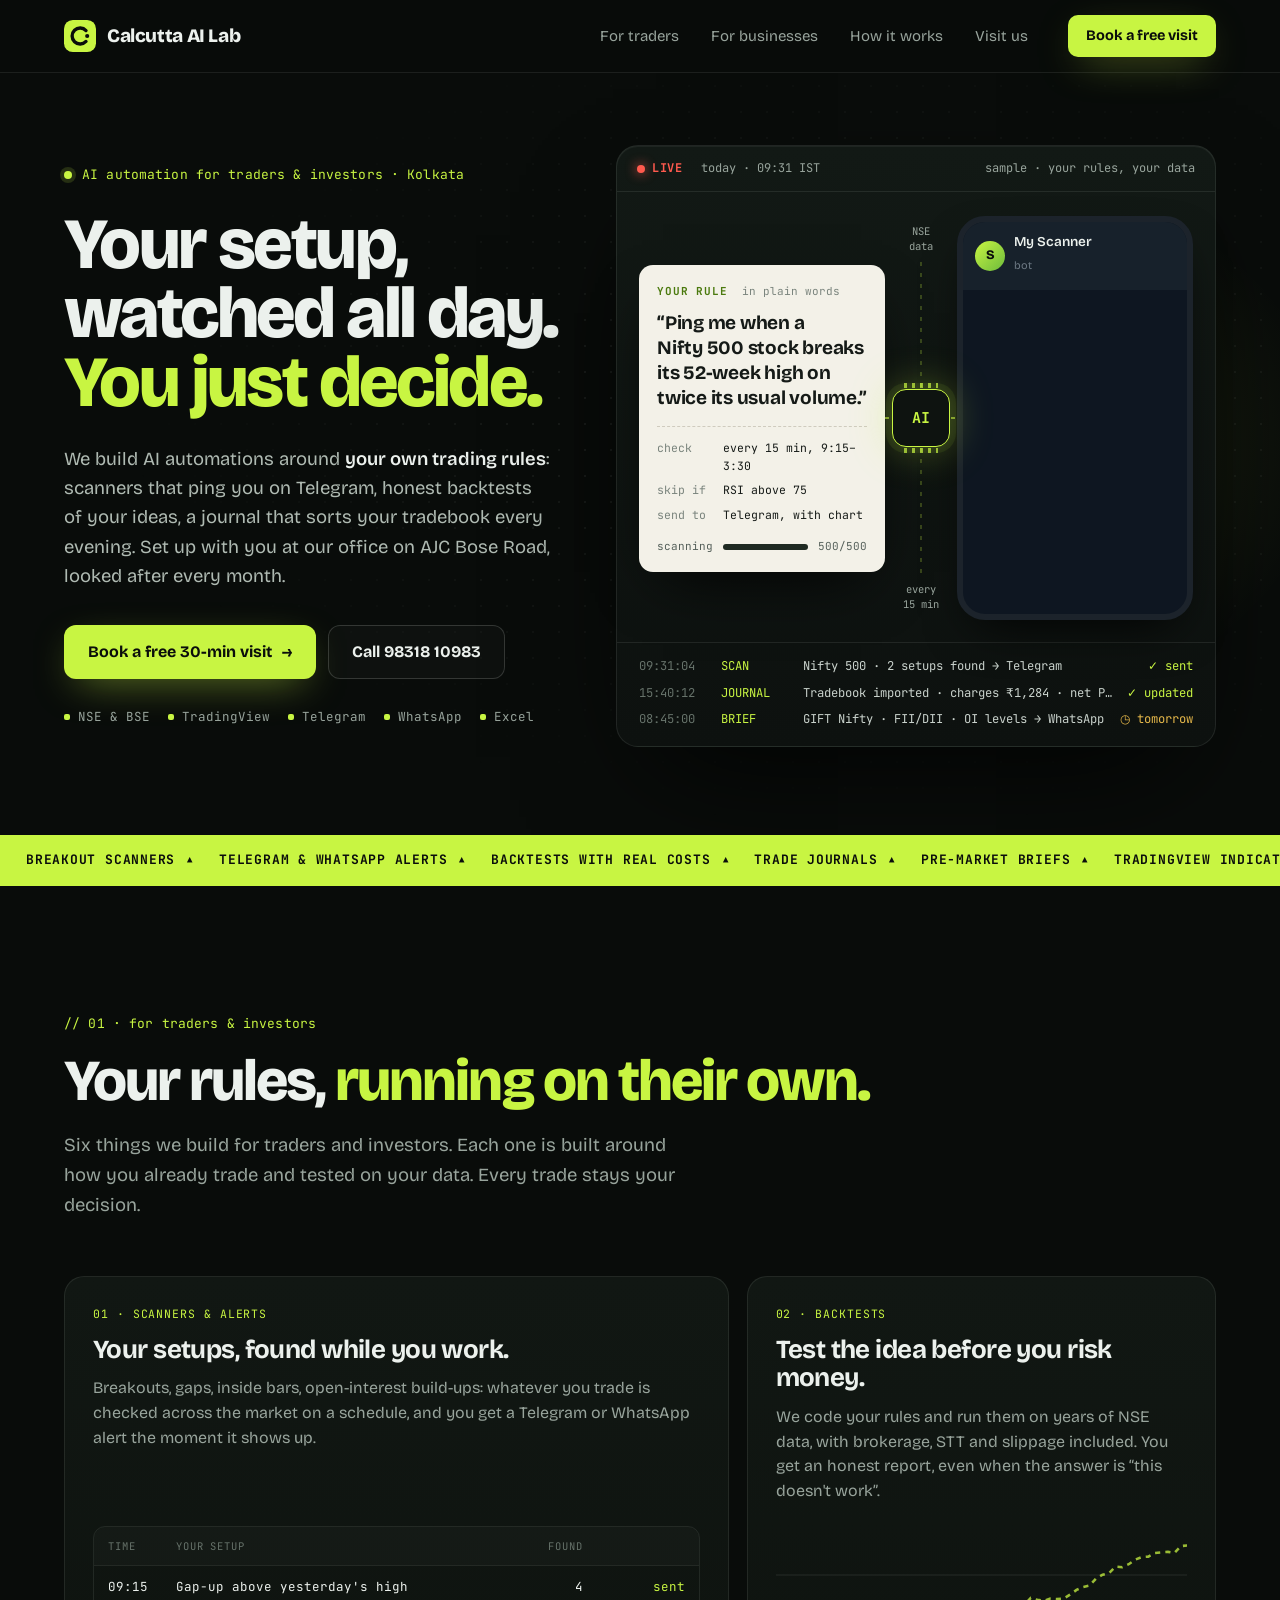
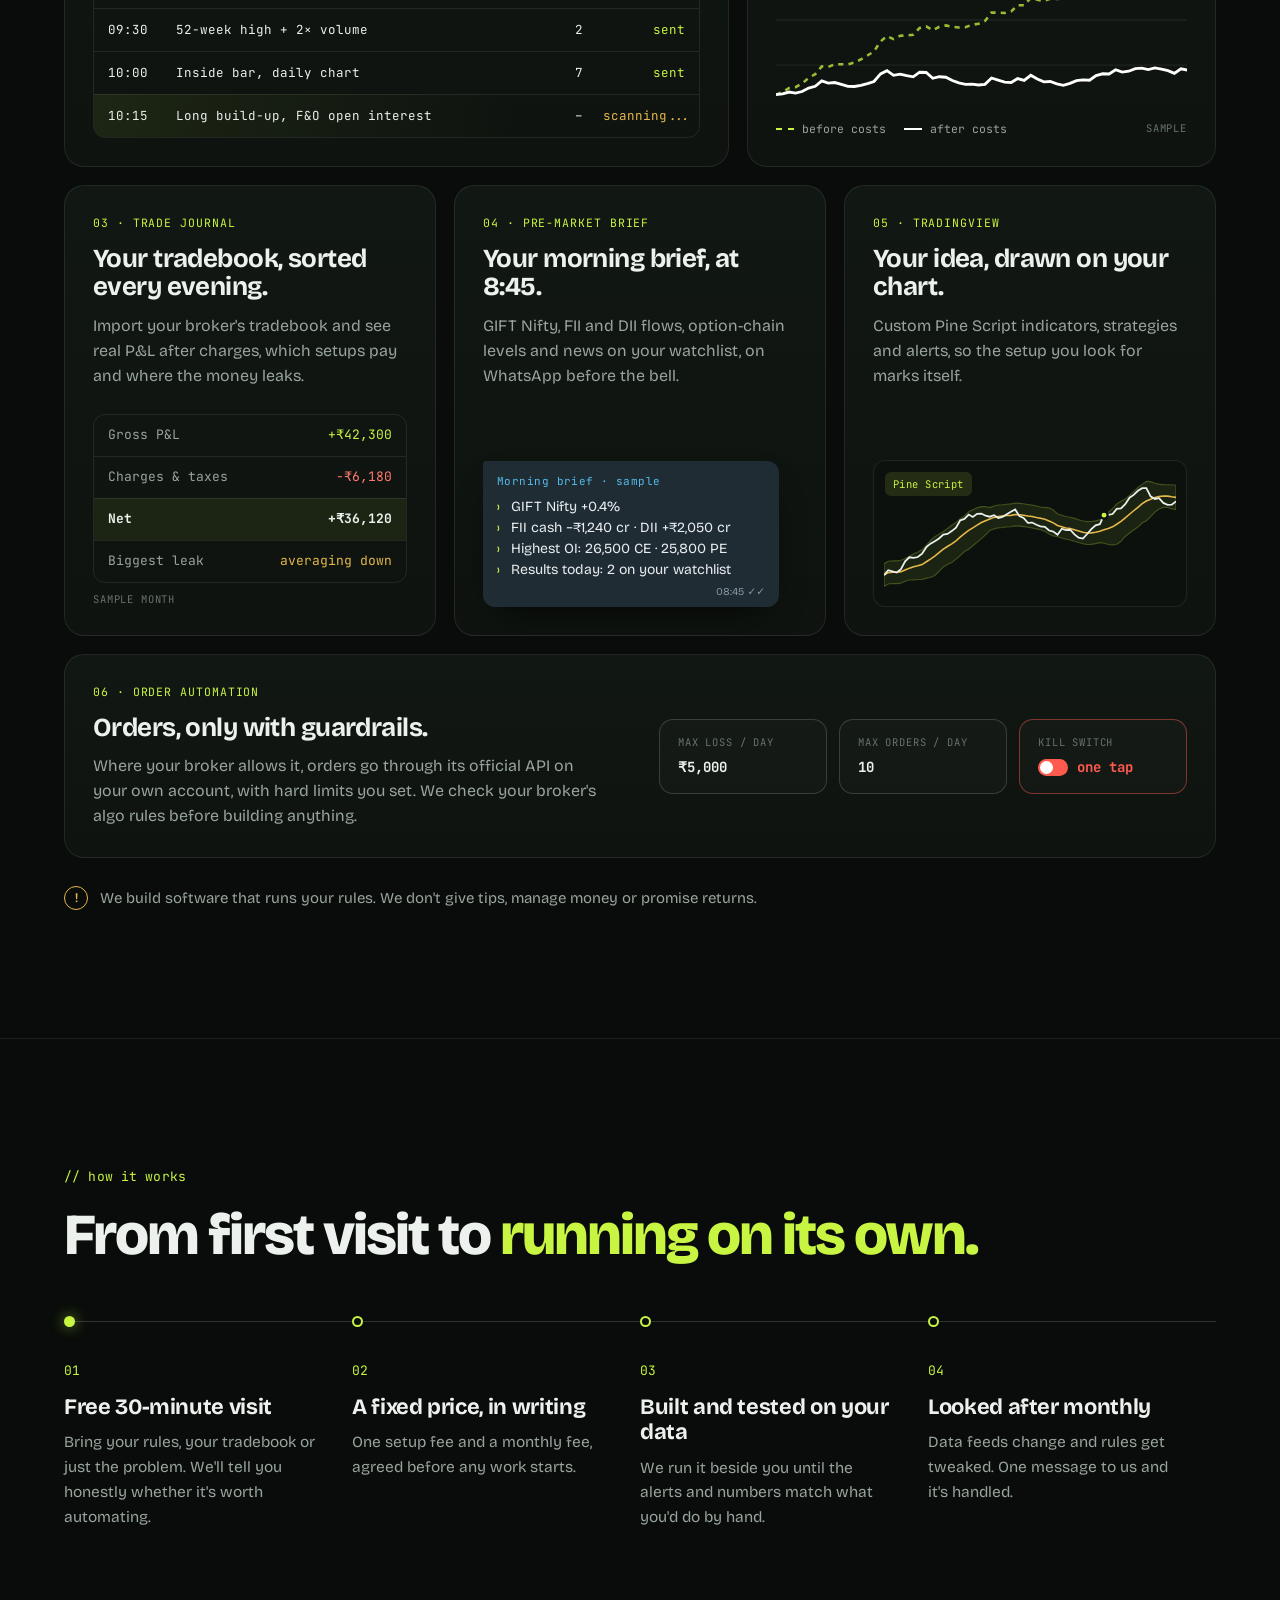
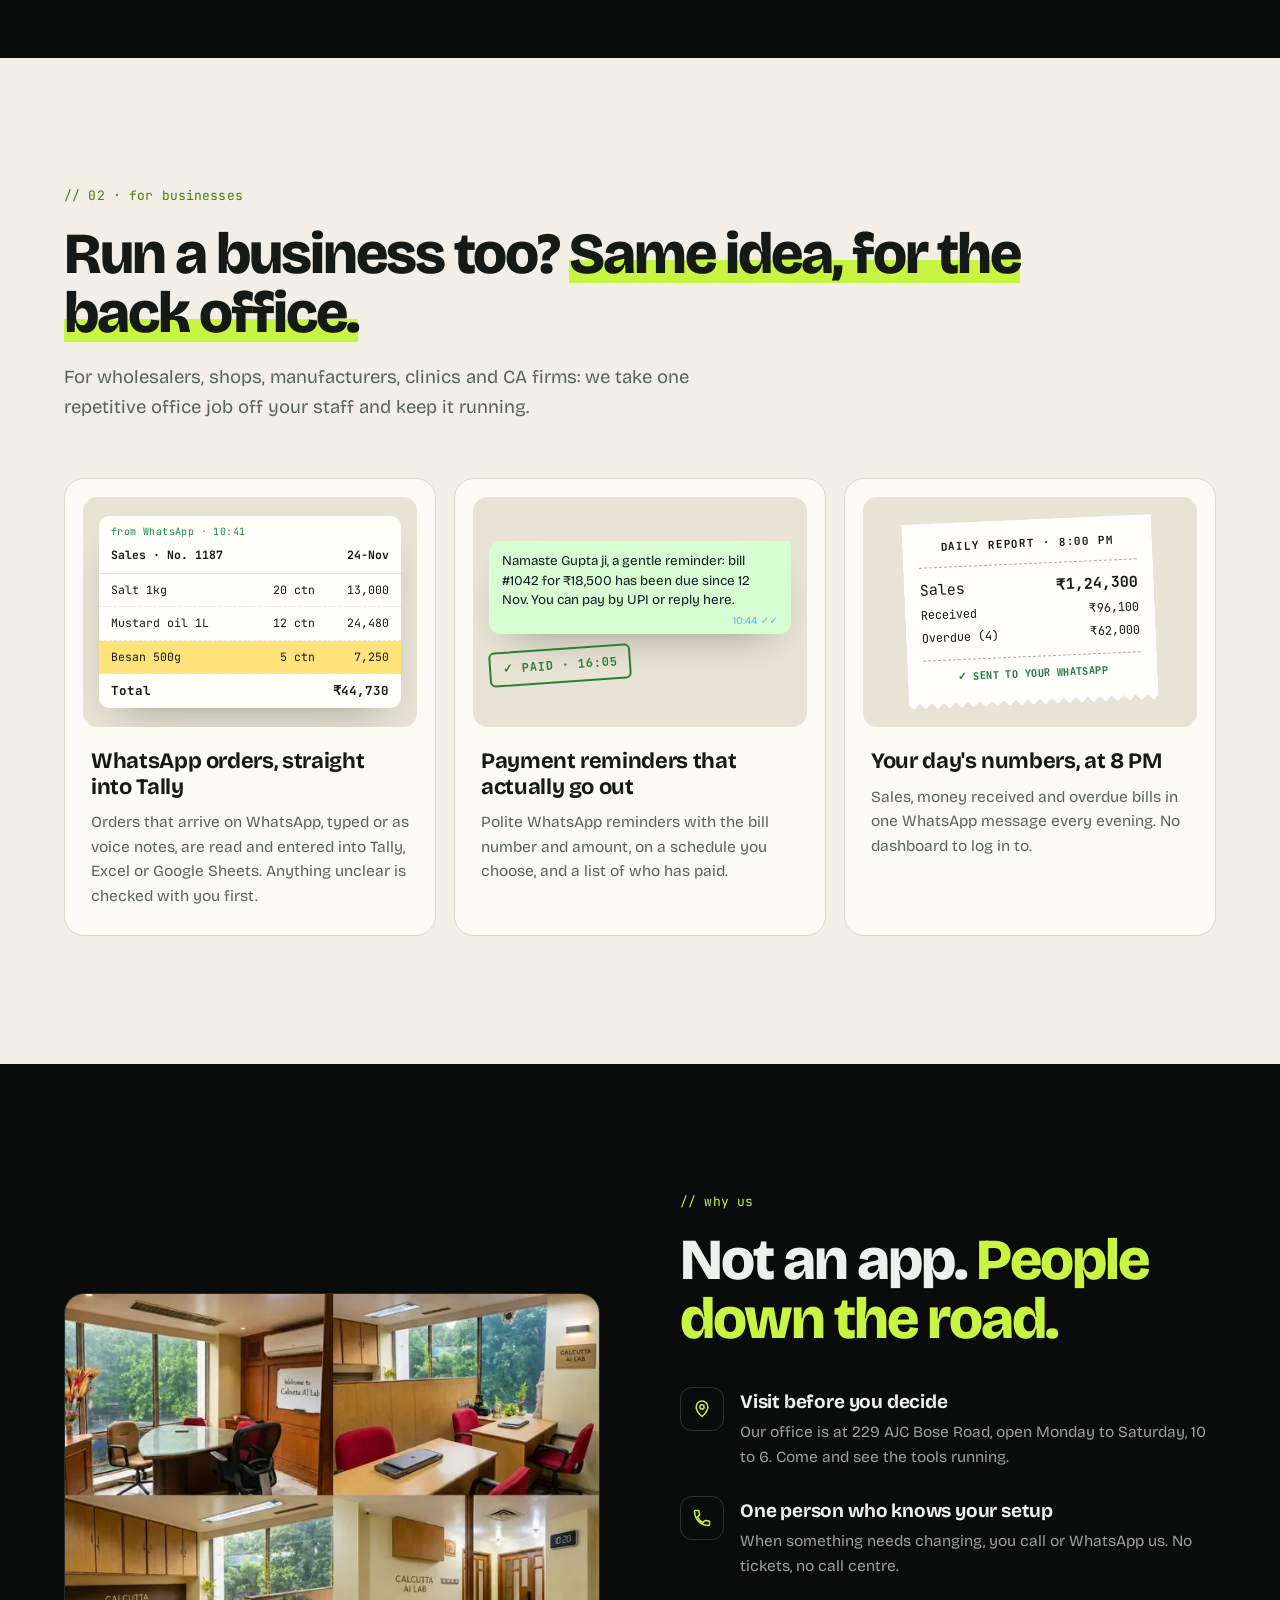
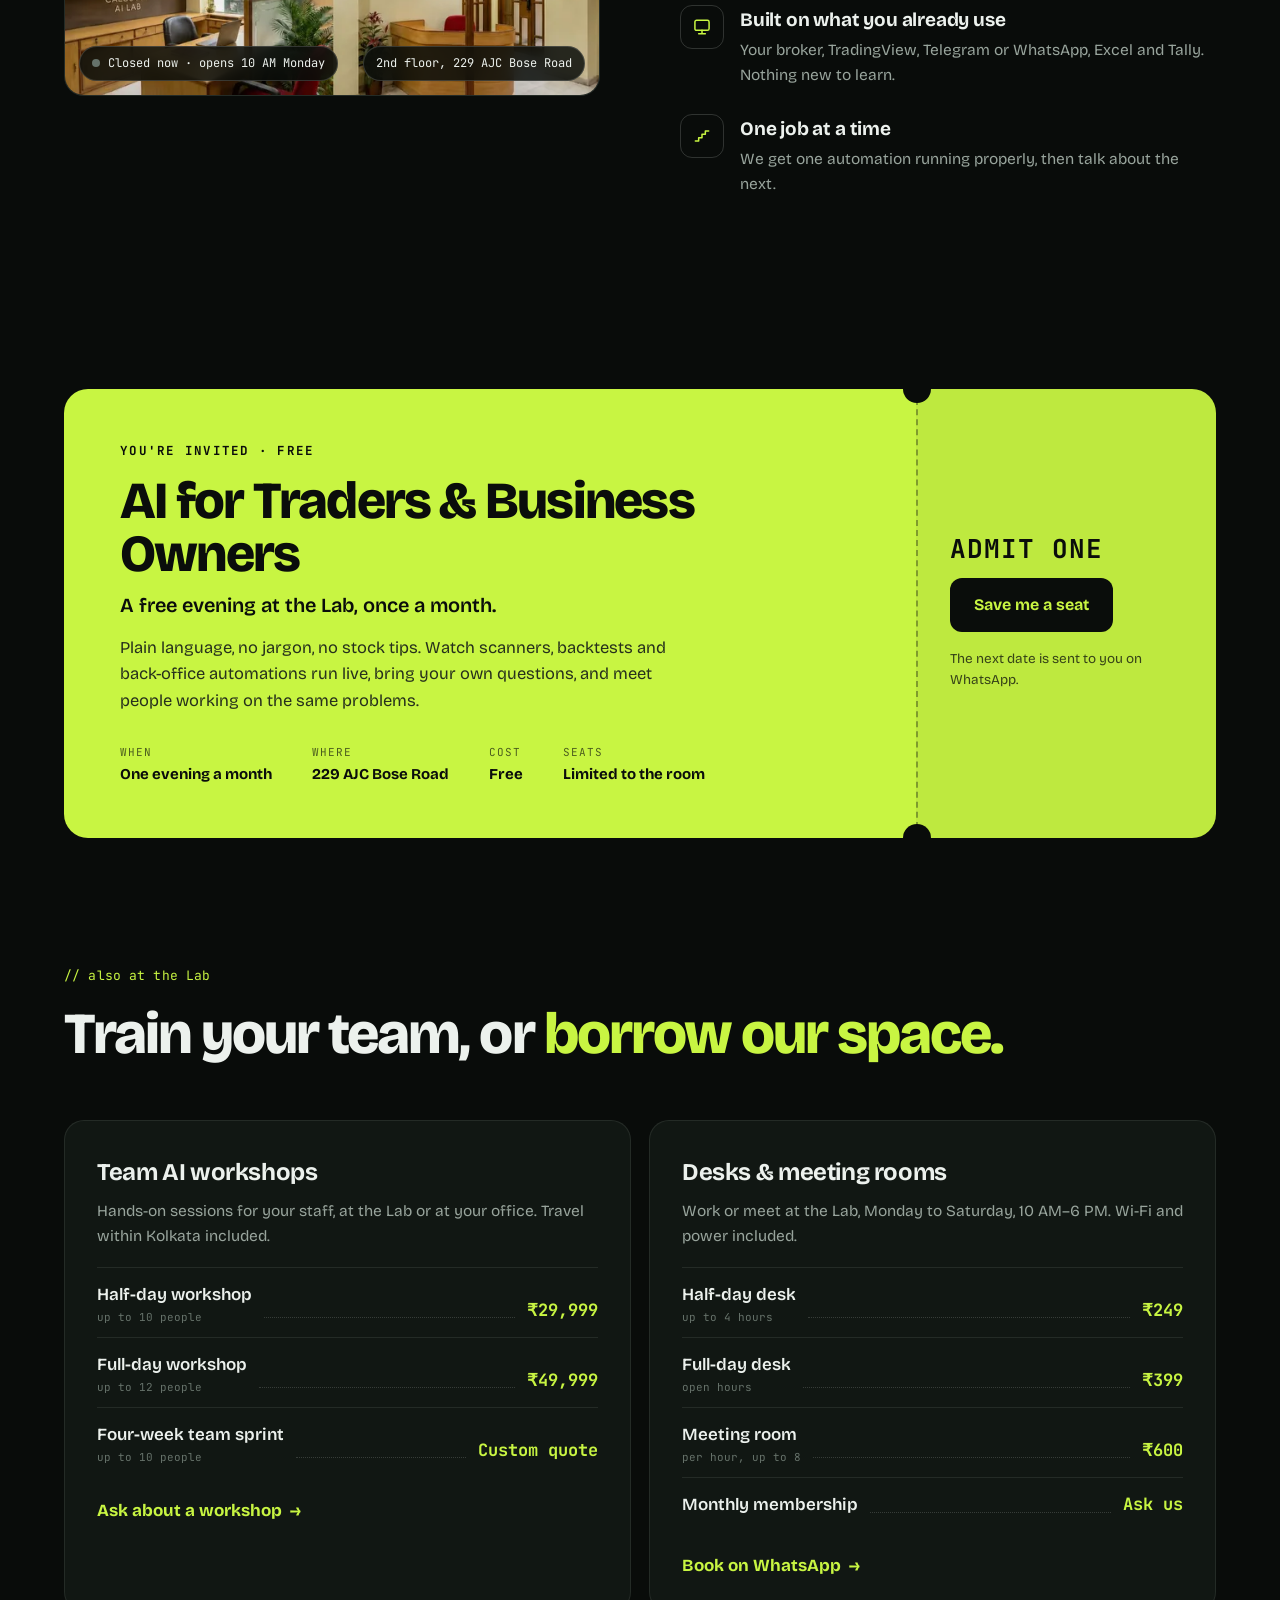
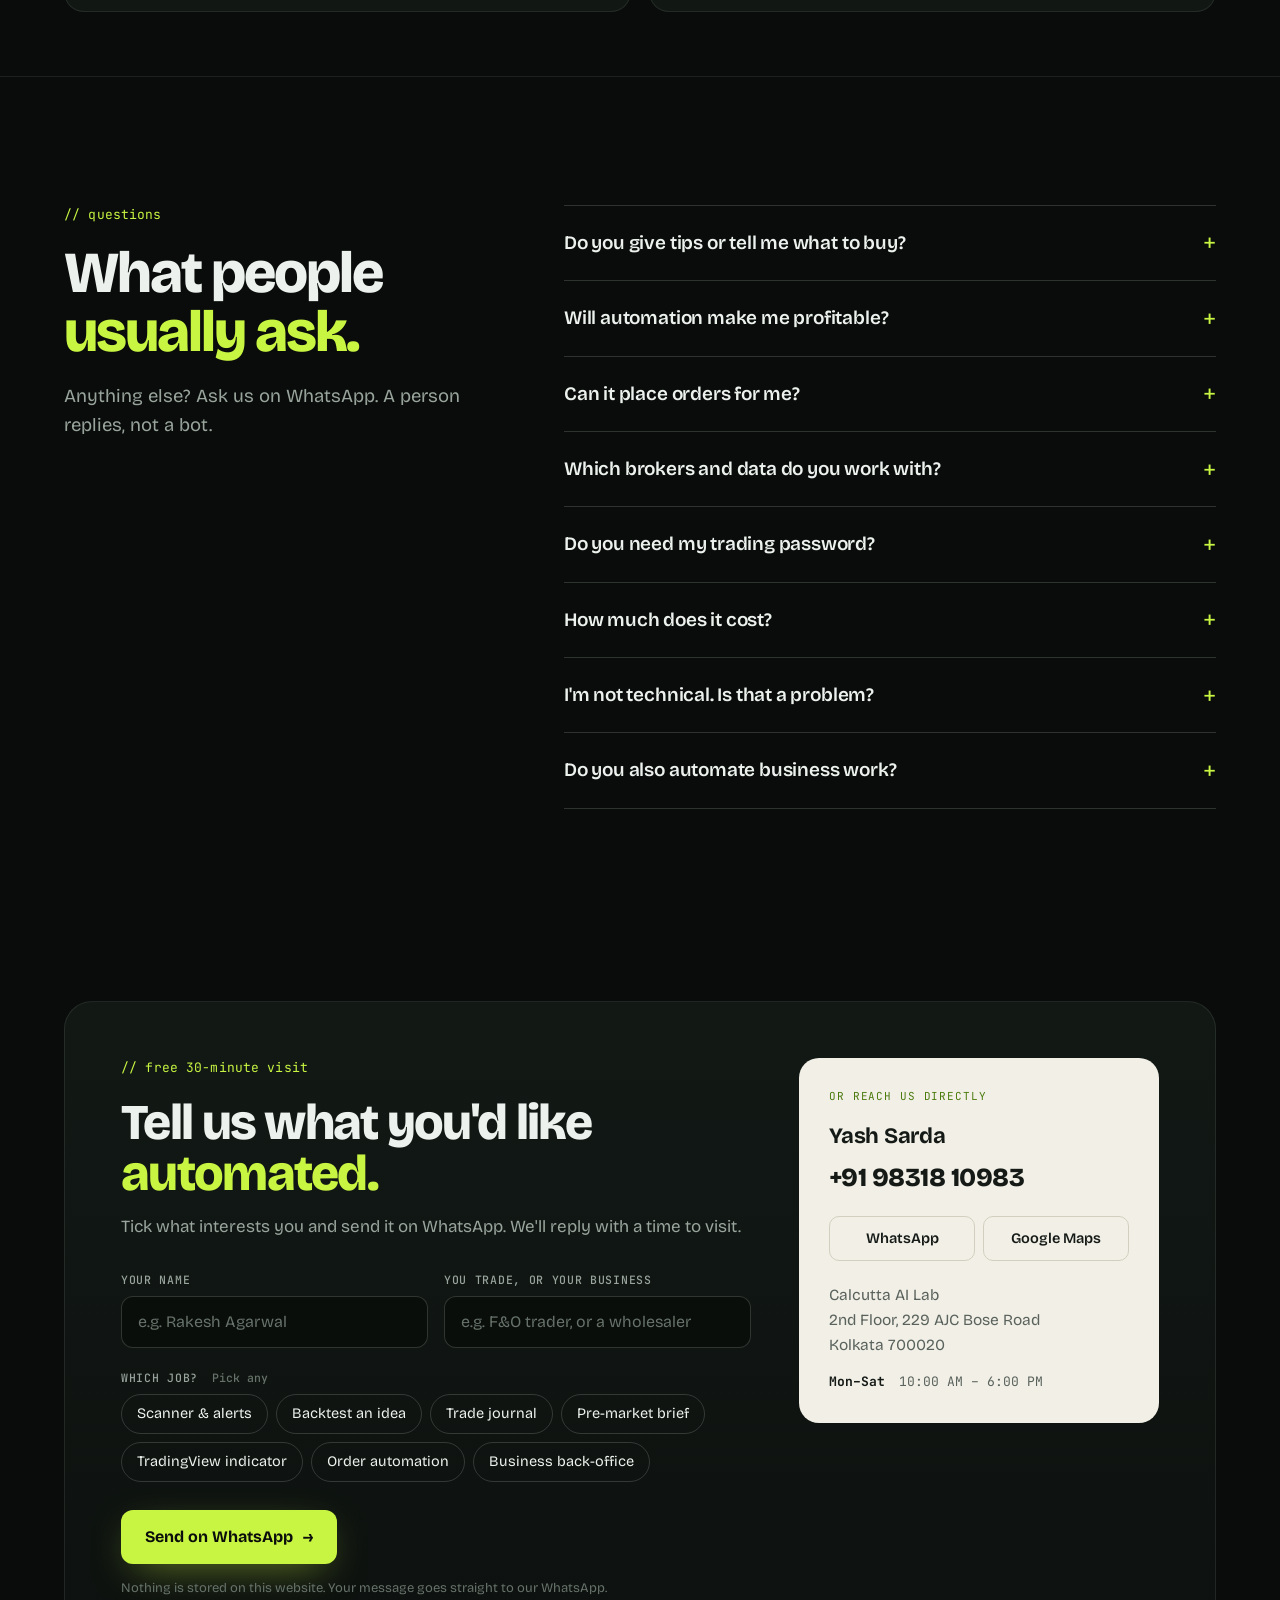
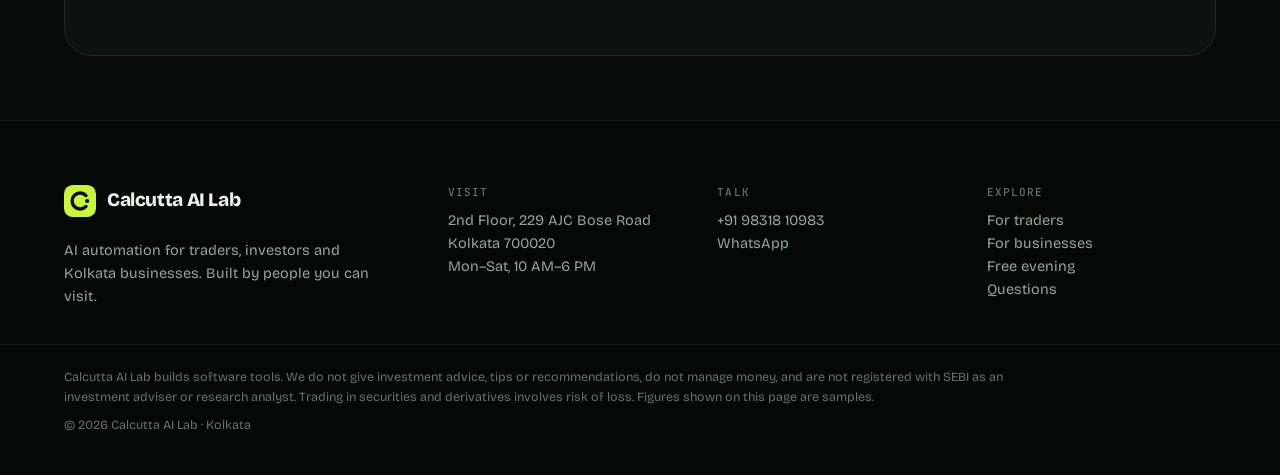
==== commit bb1df1c4: "Redesign: trading automations first, dark Live Desk look Rebuilt the page around stock-market automa" ====
--- a/index.html
+++ b/index.html
@@ -3,18 +3,18 @@
 <head>
   <meta charset="UTF-8">
   <meta name="viewport" content="width=device-width, initial-scale=1">
-  <title>Calcutta AI Lab | AI Back-Office Help for Kolkata Businesses</title>
-  <meta name="description" content="We set up AI to handle one repetitive job in your business: WhatsApp orders into Tally, payment reminders or the daily sales report. Then we look after it every month. Free first visit at 229 AJC Bose Road, Kolkata.">
-  <meta name="theme-color" content="#13254A">
-  <meta name="color-scheme" content="light">
+  <title>Calcutta AI Lab | AI Automation for Traders &amp; Businesses</title>
+  <meta name="description" content="Scanners that alert you on Telegram, honest backtests, trade journals and pre-market briefs, built around your own trading rules. Plus WhatsApp-to-Tally and other back-office automations. Free first visit at 229 AJC Bose Road, Kolkata.">
+  <meta name="theme-color" content="#090C0A">
+  <meta name="color-scheme" content="dark">
   <link rel="canonical" href="https://calcuttaailab.com/">
   <link rel="icon" href="favicon.svg" type="image/svg+xml">
 
   <meta property="og:type" content="website">
   <meta property="og:url" content="https://calcuttaailab.com/">
   <meta property="og:site_name" content="Calcutta AI Lab">
-  <meta property="og:title" content="Let AI do the office work. You run the business.">
-  <meta property="og:description" content="AI back-office help for Kolkata businesses: WhatsApp orders into Tally, payment reminders and daily sales reports. Free first visit.">
+  <meta property="og:title" content="Your setup, watched all day. You just decide.">
+  <meta property="og:description" content="AI automation for traders and investors in Kolkata: scanners, backtests, trade journals and pre-market briefs, built around your rules. Free first visit.">
   <meta property="og:image" content="https://calcuttaailab.com/images/og.jpg">
   <meta property="og:image:width" content="1200">
   <meta property="og:image:height" content="630">
@@ -23,7 +23,7 @@
 
   <link rel="preconnect" href="https://fonts.googleapis.com">
   <link rel="preconnect" href="https://fonts.gstatic.com" crossorigin>
-  <link rel="stylesheet" href="https://fonts.googleapis.com/css2?family=Fraunces:ital,opsz,wght@0,9..144,400..700;1,9..144,400..700&amp;family=Inter:wght@400;500;600;700&amp;display=swap">
+  <link rel="stylesheet" href="https://fonts.googleapis.com/css2?family=Bricolage+Grotesque:opsz,wght@12..96,400;12..96,500;12..96,600;12..96,700;12..96,800&amp;family=JetBrains+Mono:wght@400;500;700&amp;display=swap">
   <link rel="stylesheet" href="styles.css">
   <script>document.documentElement.classList.add('js');</script>
   <script src="main.js" defer></script>
@@ -34,345 +34,268 @@
   <header class="site-header">
     <div class="site-header__inner">
       <a class="brand" href="#top" aria-label="Calcutta AI Lab, home">
-        <svg class="brand__mark" viewBox="0 0 40 40" aria-hidden="true"><rect width="40" height="40" rx="11" fill="#F5B841"/><path d="M27.5 13.2a10 10 0 1 0 0 13.6" fill="none" stroke="#13254A" stroke-width="4.2" stroke-linecap="round"/><circle cx="29" cy="20" r="2.6" fill="#13254A"/></svg>
-        <span class="brand__name">Calcutta <b>AI Lab</b></span>
+        <svg class="brand__mark" viewBox="0 0 40 40" aria-hidden="true"><rect width="40" height="40" rx="11" fill="#C8F542"/><path d="M27.5 13.2a10 10 0 1 0 0 13.6" fill="none" stroke="#0A0D0B" stroke-width="4.2" stroke-linecap="round"/><circle cx="29" cy="20" r="2.6" fill="#0A0D0B"/></svg>
+        <span>Calcutta AI Lab</span>
       </a>
       <nav class="site-nav" aria-label="Primary">
-        <a href="#services">Services</a>
+        <a href="#trading">For traders</a>
+        <a href="#business">For businesses</a>
         <a href="#how">How it works</a>
-        <a href="#evening">Free evening</a>
         <a href="#visit">Visit us</a>
       </nav>
-      <a class="btn btn--gold btn--sm" href="#contact">Book a free visit</a>
+      <a class="btn btn--lime btn--sm" href="#contact">Book a free visit</a>
     </div>
   </header>
 
   <main id="main">
     <!-- ============ HERO ============ -->
     <section class="hero" id="top" aria-labelledby="hero-title">
-      <div class="hero__grain" aria-hidden="true"></div>
+      <div class="hero__dots" aria-hidden="true"></div>
+      <div class="hero__glow" aria-hidden="true"></div>
       <div class="hero__inner">
         <div class="hero__copy">
-          <p class="eyebrow eyebrow--gold"><span class="pulse-dot" aria-hidden="true"></span>AI for Kolkata businesses</p>
-          <h1 id="hero-title">Let AI do the office&nbsp;work. <em>You run the business.</em></h1>
-          <p class="hero__lede">
-            We set up AI for one repetitive job in your business, like WhatsApp orders into Tally,
-            payment reminders or the daily sales report, and look after it every month.
-            Our office is at 229 AJC Bose Road. Come and see it working before you decide.
-          </p>
-          <div class="hero__actions">
-            <a class="btn btn--gold btn--lg" href="https://wa.me/919831810983?text=Hi%20Calcutta%20AI%20Lab%2C%20I%27d%20like%20to%20book%20a%20free%2030-minute%20visit%20about%20automating%20work%20in%20my%20business." target="_blank" rel="noopener" data-track="hero_whatsapp">
-              <svg class="i" viewBox="0 0 24 24" aria-hidden="true"><path d="M12 2.2a9.8 9.8 0 0 0-8.4 14.8L2.3 21.7l4.8-1.3A9.8 9.8 0 1 0 12 2.2Zm0 1.8a8 8 0 1 1-4.2 14.8l-.3-.2-2.8.8.8-2.7-.2-.3A8 8 0 0 1 12 4Zm-3.2 3.9c-.2 0-.5 0-.7.3-.3.3-1 1-1 2.3s1 2.7 1.2 2.9c.1.2 2 3.1 4.9 4.3 2.4 1 2.9.8 3.4.7.5 0 1.7-.7 1.9-1.4.2-.7.2-1.2.2-1.4l-.5-.3-1.9-.9c-.3-.1-.5-.1-.6.1l-.9 1.1c-.2.2-.3.2-.6.1-.3-.1-1.2-.4-2.2-1.4-.8-.7-1.4-1.6-1.5-1.9-.2-.3 0-.4.1-.6l.4-.5.3-.5v-.5l-.9-2.1c-.2-.5-.4-.5-.6-.5h-.5Z" fill="currentColor"/></svg>
-              Book a free 30-min visit
-            </a>
-            <a class="btn btn--ghost btn--lg" href="tel:+919831810983" data-track="hero_call">
-              <svg class="i" viewBox="0 0 24 24" aria-hidden="true"><path d="M6.6 10.8a15 15 0 0 0 6.6 6.6l2.2-2.2c.3-.3.7-.4 1-.2 1.1.4 2.3.6 3.6.6.6 0 1 .4 1 1V20c0 .6-.4 1-1 1A17 17 0 0 1 3 4c0-.6.4-1 1-1h3.5c.6 0 1 .4 1 1 0 1.3.2 2.5.6 3.6.1.3 0 .7-.2 1l-2.3 2.2Z" fill="currentColor"/></svg>
-              Call&nbsp;98318&nbsp;10983
-            </a>
-          </div>
-          <ul class="hero__proof" aria-label="What to expect">
-            <li><svg viewBox="0 0 20 20" aria-hidden="true"><path d="m5 10.5 3.2 3.2L15 7" /></svg>Free first visit</li>
-            <li><svg viewBox="0 0 20 20" aria-hidden="true"><path d="m5 10.5 3.2 3.2L15 7" /></svg>Fixed price, in writing</li>
-            <li><svg viewBox="0 0 20 20" aria-hidden="true"><path d="m5 10.5 3.2 3.2L15 7" /></svg>Works with Tally, Excel &amp; WhatsApp</li>
+          <p class="eyebrow"><span class="live-dot" aria-hidden="true"></span>AI automation for traders &amp; investors · Kolkata</p>
+          <h1 id="hero-title"><span>Your setup,</span> <span>watched all day.</span> <em>You just decide.</em></h1>
+          <p class="hero__lede">We build AI automations around <b>your own trading rules</b>: scanners that ping you on Telegram, honest backtests of your ideas, a journal that sorts your tradebook every evening. Set up with you at our office on AJC Bose Road, looked after every month.</p>
+          <div class="hero__ctas">
+            <a class="btn btn--lime" href="#contact" data-track="hero_visit">Book a free 30-min visit <span aria-hidden="true">→</span></a>
+            <a class="btn btn--ghost" href="tel:+919831810983" data-track="hero_call">Call&nbsp;98318&nbsp;10983</a>
+          </div>
+          <ul class="hero__works mono" aria-label="Works with">
+            <li>NSE &amp; BSE</li><li>TradingView</li><li>Telegram</li><li>WhatsApp</li><li>Excel</li>
           </ul>
         </div>
 
-        <div class="hero__art" role="img" aria-label="Illustration: a relaxed business owner holding a glass of chai while AI enters a WhatsApp order into Tally, sends a payment reminder and prepares the day's sales report.">
-          <svg class="circuit" viewBox="0 0 1500 1060" aria-hidden="true" preserveAspectRatio="none">
-<g class="circuit__traces">
-<path d="M300,250 L274,250 L170,146 L95,146"/>
-<path d="M300,300 L260,300 L172,212 L60,212"/>
-<path d="M300,352 L246,352 L175,281 L130,281"/>
-<path d="M300,410 L274,410 L222,358 L30,358"/>
-<path d="M300,470 L260,470 L227,437 L160,437"/>
-<path d="M300,590 L246,590 L213,623 L160,623"/>
-<path d="M300,650 L274,650 L222,702 L30,702"/>
-<path d="M300,712 L260,712 L188,784 L95,784"/>
-<path d="M300,770 L246,770 L156,860 L130,860"/>
-<path d="M300,828 L274,828 L163,939 L60,939"/>
-<path d="M1200,236 L1222,236 L1322,136 L1415,136"/>
-<path d="M1200,290 L1238,290 L1322,206 L1350,206"/>
-<path d="M1200,345 L1254,345 L1321,278 L1472,278"/>
-<path d="M1200,405 L1222,405 L1272,355 L1350,355"/>
-<path d="M1200,520 L1238,520 L1253,505 L1445,505"/>
-<path d="M1200,600 L1254,600 L1287,633 L1380,633"/>
-<path d="M1200,668 L1222,668 L1275,721 L1445,721"/>
-<path d="M1200,735 L1238,735 L1311,808 L1350,808"/>
-<path d="M1200,800 L1254,800 L1345,891 L1472,891"/>
-<path d="M380,200 L380,182 L333,135 L333,40"/>
-<path d="M470,200 L470,170 L434,134 L434,64"/>
-<path d="M560,200 L560,158 L533,131 L533,16"/>
-<path d="M660,200 L660,182 L649,171 L649,90"/>
-<path d="M840,200 L840,170 L851,159 L851,64"/>
-<path d="M940,200 L940,158 L991,107 L991,90"/>
-<path d="M1030,200 L1030,182 L1074,138 L1074,16"/>
-<path d="M1120,200 L1120,170 L1174,116 L1174,40"/>
-<path d="M420,860 L420,884 L387,917 L387,1046"/>
-<path d="M540,860 L540,884 L519,905 L519,1046"/>
-<path d="M960,860 L960,884 L981,905 L981,1046"/>
-<path d="M1080,860 L1080,884 L1113,917 L1113,1046"/>
-</g>
-<g class="circuit__pulses">
-<path d="M60,212 L172,212 L260,300 L300,300" pathLength="100" style="--d:0s"/>
-<path d="M160,437 L227,437 L260,470 L300,470" pathLength="100" style="--d:.9s"/>
-<path d="M95,784 L188,784 L260,712 L300,712" pathLength="100" style="--d:1.8s"/>
-<path d="M1415,136 L1322,136 L1222,236 L1200,236" pathLength="100" style="--d:2.7s"/>
-<path d="M1350,355 L1272,355 L1222,405 L1200,405" pathLength="100" style="--d:3.6s"/>
-<path d="M1445,721 L1275,721 L1222,668 L1200,668" pathLength="100" style="--d:4.5s"/>
-<path d="M533,16 L533,131 L560,158 L560,200" pathLength="100" style="--d:5.4s"/>
-<path d="M991,90 L991,107 L940,158 L940,200" pathLength="100" style="--d:6.3s"/>
-<path d="M519,1046 L519,905 L540,884 L540,860" pathLength="100" style="--d:7.2s"/>
-</g>
-<g class="circuit__pads">
-<circle cx="95" cy="146" r="4.5"/><circle cx="60" cy="212" r="4.5"/><circle cx="130" cy="281" r="4.5"/><circle cx="30" cy="358" r="4.5"/><circle cx="160" cy="437" r="4.5"/><circle cx="160" cy="623" r="4.5"/><circle cx="30" cy="702" r="4.5"/><circle cx="95" cy="784" r="4.5"/><circle cx="130" cy="860" r="4.5"/><circle cx="60" cy="939" r="4.5"/><circle cx="1415" cy="136" r="4.5"/><circle cx="1350" cy="206" r="4.5"/><circle cx="1472" cy="278" r="4.5"/><circle cx="1350" cy="355" r="4.5"/><circle cx="1445" cy="505" r="4.5"/><circle cx="1380" cy="633" r="4.5"/><circle cx="1445" cy="721" r="4.5"/><circle cx="1350" cy="808" r="4.5"/><circle cx="1472" cy="891" r="4.5"/><circle cx="333" cy="40" r="4.5"/><circle cx="434" cy="64" r="4.5"/><circle cx="533" cy="16" r="4.5"/><circle cx="649" cy="90" r="4.5"/><circle cx="851" cy="64" r="4.5"/><circle cx="991" cy="90" r="4.5"/><circle cx="1074" cy="16" r="4.5"/><circle cx="1174" cy="40" r="4.5"/><circle cx="387" cy="1046" r="4.5"/><circle cx="519" cy="1046" r="4.5"/><circle cx="981" cy="1046" r="4.5"/><circle cx="1113" cy="1046" r="4.5"/>
-<circle class="via" cx="210" cy="316" r="3"/><circle class="via" cx="224" cy="748" r="3"/><circle class="via" cx="1280" cy="248" r="3"/><circle class="via" cx="1270" cy="616" r="3"/>
-</g>
-          </svg>
-
-          <div class="art-panel" aria-hidden="true">
-            <svg class="scene" viewBox="60 372 900 660" preserveAspectRatio="xMidYMid slice">
-              <defs>
-                <radialGradient id="wall" cx="470" cy="640" r="560" gradientUnits="userSpaceOnUse">
-                  <stop offset="0" stop-color="#FFFDF8"/><stop offset=".55" stop-color="#F6EFE2"/><stop offset="1" stop-color="#E9DDC6"/>
-                </radialGradient>
-                <radialGradient id="halo" cx="430" cy="560" r="230" gradientUnits="userSpaceOnUse">
-                  <stop offset="0" stop-color="#F5B841" stop-opacity=".34"/><stop offset="1" stop-color="#F5B841" stop-opacity="0"/>
-                </radialGradient>
-                <linearGradient id="deskTop" x1="0" y1="0" x2="0" y2="1"><stop offset="0" stop-color="#C99161"/><stop offset="1" stop-color="#B57D4E"/></linearGradient>
-                <linearGradient id="lid" x1="0" y1="0" x2="1" y2="1"><stop offset="0" stop-color="#2A3F6E"/><stop offset="1" stop-color="#16264A"/></linearGradient>
-                <linearGradient id="shirt" x1="0" y1="0" x2="1" y2="0"><stop offset="0" stop-color="#244A8A"/><stop offset=".45" stop-color="#3062AD"/><stop offset="1" stop-color="#26508F"/></linearGradient>
-                <pattern id="check" width="14" height="14" patternUnits="userSpaceOnUse"><path d="M0 7H14M7 0V14" stroke="#fff" stroke-opacity=".09" stroke-width="2"/></pattern>
-                <linearGradient id="tea" x1="0" y1="0" x2="0" y2="1"><stop offset="0" stop-color="#D99A5B"/><stop offset="1" stop-color="#B6723A"/></linearGradient>
-              </defs>
-              <rect x="0" y="380" width="1080" height="700" fill="url(#wall)"/>
-              <!-- window with city glow -->
-              <g opacity=".9">
-                <rect x="636" y="430" width="250" height="196" rx="10" fill="#E3D6BE"/>
-                <rect x="646" y="440" width="230" height="176" rx="6" fill="#DCE6EC"/>
-                <path d="M646 560h230v56H646z" fill="#CBD9DF"/>
-                <g fill="#B7C9D1"><rect x="664" y="520" width="34" height="96"/><rect x="706" y="548" width="26" height="68"/><rect x="740" y="504" width="40" height="112"/><rect x="790" y="536" width="30" height="80"/><rect x="828" y="516" width="36" height="100"/></g>
-                <path d="M761 440v176M646 528h230" stroke="#E3D6BE" stroke-width="8"/>
-              </g>
-              <!-- shelving -->
-              <rect x="132" y="250" width="12" height="600" fill="#22335A"/>
-              <g fill="#2A3D68"><rect x="0" y="430" width="150" height="11" rx="2"/><rect x="0" y="575" width="150" height="11" rx="2"/><rect x="0" y="720" width="150" height="11" rx="2"/></g>
-              <rect x="8" y="368" width="58" height="62" rx="4" fill="#D8B386"/><rect x="70" y="384" width="54" height="46" rx="4" fill="#E2C59C"/><rect x="92" y="384" width="9" height="46" fill="#CFAE81"/>
-              <rect x="10" y="520" width="50" height="55" rx="4" fill="#2C4677"/><rect x="64" y="505" width="62" height="70" rx="4" fill="#D8B386"/><rect x="88" y="505" width="10" height="70" fill="#C9A274"/>
-              <rect x="6" y="672" width="64" height="48" rx="4" fill="#E2C59C"/><rect x="74" y="660" width="52" height="60" rx="4" fill="#D8B386"/>
-              <!-- back boxes -->
-              <rect x="900" y="720" width="180" height="140" rx="5" fill="#D8B386"/><rect x="900" y="720" width="180" height="16" fill="#C9A274"/><rect x="975" y="720" width="18" height="140" fill="#CBA577"/>
-              <!-- glow behind head -->
-              <circle cx="430" cy="560" r="230" fill="url(#halo)"/>
-
-              <!-- person -->
-              <g transform="translate(430,560)">
-                <rect x="-168" y="40" width="336" height="300" rx="46" fill="#22304E"/>
-                <rect x="-150" y="58" width="300" height="270" rx="36" fill="#2A3A5E"/>
-                <path d="M166,-36 L44,-64" stroke="#A86A46" stroke-width="40" stroke-linecap="round"/>
-                <path d="M114,132 L168,-28" stroke="#1B3C72" stroke-width="67" stroke-linecap="round"/>
-                <path d="M114,132 L168,-28" stroke="#2A579C" stroke-width="62" stroke-linecap="round"/>
-                <path d="M114,132 L168,-28" stroke="url(#check)" stroke-width="62" stroke-linecap="round"/>
-                <path d="M-23,36 L23,36 L27,102 L-27,102 Z" fill="#A4663F"/>
-                <path d="M-145,330 C-155,215 -146,138 -104,114 C-74,98 -44,92 -24,88 L24,88 C44,92 74,98 104,114 C146,138 155,215 145,330 Z" fill="url(#shirt)"/>
-                <path d="M-145,330 C-155,215 -146,138 -104,114 C-74,98 -44,92 -24,88 L24,88 C44,92 74,98 104,114 C146,138 155,215 145,330 Z" fill="url(#check)"/>
-                <path d="M-20,86 L20,86 L0,124 Z" fill="#B37450"/>
-                <path d="M-24,84 L-44,98 L-16,140 L-2,116 Z" fill="#3A6DB8"/>
-                <path d="M24,84 L44,98 L16,140 L2,116 Z" fill="#3A6DB8"/>
-                <path d="M0,122 L0,330" stroke="#1F4580" stroke-width="3"/>
-                <g fill="#E6ECF6"><circle cx="0" cy="160" r="3.6"/><circle cx="0" cy="205" r="3.6"/><circle cx="0" cy="250" r="3.6"/></g>
-                <ellipse cx="-51" cy="2" rx="10" ry="16" fill="#A86A46"/>
-                <ellipse cx="51" cy="2" rx="10" ry="16" fill="#A86A46"/>
-                <path d="M-50,-12 C-50,-52 -28,-70 0,-70 C28,-70 50,-52 50,-12 C50,24 39,50 19,62 C9,68 -9,68 -19,62 C-39,50 -50,24 -50,-12 Z" fill="#B97A55"/>
-                <path d="M-49,0 C-47,34 -33,58 -11,67 C-4,70 4,70 11,67 C33,58 47,34 49,0 C45,22 36,34 24,40 C16,32 -16,32 -24,40 C-36,34 -45,22 -49,0 Z" fill="#2A1F1A" opacity=".62"/>
-                <path d="M-19,30 C-11,25 -3,26 0,28 C3,26 11,25 19,30 C11,30.5 5,31.5 0,31.5 C-5,31.5 -11,30.5 -19,30 Z" fill="#231A16"/>
-                <path d="M-17,36 Q0,54 17,36 Q0,44 -17,36 Z" fill="#5A241B"/><path d="M-12,38.6 Q0,45 12,38.6 Q0,41.5 -12,38.6 Z" fill="#fff"/>
-                <path d="M-19,34 Q-17,37 -15,36.5 M19,34 Q17,37 15,36.5" fill="none" stroke="#5A241B" stroke-width="2.2" stroke-linecap="round"/>
-                <path d="M-54,-4 C-62,-46 -46,-86 -6,-92 C34,-98 64,-70 56,-6 C54,-22 50,-32 44,-38 C34,-44 18,-44 6,-40 C-10,-36 -28,-44 -40,-36 C-48,-28 -51,-16 -54,-4 Z" fill="#1C1717"/>
-                <g fill="#1C1717"><circle cx="-34" cy="-72" r="17"/><circle cx="-12" cy="-86" r="17"/><circle cx="14" cy="-86" r="16"/><circle cx="36" cy="-72" r="16"/><circle cx="-46" cy="-50" r="13"/><circle cx="50" cy="-48" r="12"/></g>
-                <path d="M-35,-20 Q-24,-27 -12,-21" fill="none" stroke="#1C1717" stroke-width="5" stroke-linecap="round"/>
-                <path d="M12,-21 Q24,-27 35,-20" fill="none" stroke="#1C1717" stroke-width="5" stroke-linecap="round"/>
-                <path d="M-32,-5 Q-23,2 -13,-5" fill="none" stroke="#1C1717" stroke-width="3.6" stroke-linecap="round"/>
-                <path d="M13,-5 Q23,2 32,-5" fill="none" stroke="#1C1717" stroke-width="3.6" stroke-linecap="round"/>
-                <path d="M-1,-4 Q-5,9 -8,15 Q-2,20 7,16" fill="none" stroke="#94573A" stroke-width="3.2" stroke-linecap="round" stroke-linejoin="round"/>
-                <ellipse cx="-30" cy="14" rx="9" ry="5" fill="#C9705A" opacity=".25"/><ellipse cx="30" cy="14" rx="9" ry="5" fill="#C9705A" opacity=".25"/>
-                <path d="M-112,138 L-150,262" stroke="#1B3C72" stroke-width="69" stroke-linecap="round"/>
-                <path d="M-112,138 L-150,262" stroke="#2A579C" stroke-width="64" stroke-linecap="round"/>
-                <path d="M-112,138 L-150,262" stroke="url(#check)" stroke-width="64" stroke-linecap="round"/>
-                <path d="M-150,262 L-88,196" stroke="#1B3C72" stroke-width="59" stroke-linecap="round"/>
-                <path d="M-150,262 L-88,196" stroke="#3266B3" stroke-width="54" stroke-linecap="round"/>
-                <path d="M-150,262 L-88,196" stroke="url(#check)" stroke-width="54" stroke-linecap="round"/>
-                <g transform="translate(-66,0)">
-                  <path d="M-22,116 L22,116 L17,182 L-17,182 Z" fill="#EAF1F7" opacity=".55"/>
-                  <path d="M-19.5,128 L19.5,128 L16,180 L-16,180 Z" fill="url(#tea)"/>
-                  <path d="M-19.5,128 L19.5,128 L19,134 L-19,134 Z" fill="#E9B98A"/>
-                  <path d="M-22,116 L22,116 L17,182 L-17,182 Z" fill="none" stroke="#fff" stroke-opacity=".85" stroke-width="2.4" stroke-linejoin="round"/>
-                  <path d="M-14,122 L-11,174" stroke="#fff" stroke-opacity=".7" stroke-width="3" stroke-linecap="round"/>
-                  <g class="steam" fill="none" stroke="#9AA9C2" stroke-width="3" stroke-linecap="round" opacity=".75"><path d="M-6,106 C-14,96 2,88 -6,76"/><path d="M8,104 C0,94 16,86 8,72"/></g>
-                </g>
-                <path d="M-100,160 C-102,148 -90,146 -84,150 L-48,150 C-40,150 -38,160 -46,163 C-38,164 -38,174 -46,176 C-38,178 -40,188 -48,189 L-82,196 C-96,198 -102,186 -100,160 Z" fill="#B97A55"/>
-                <g stroke="#94573A" stroke-width="2.2" stroke-linecap="round" fill="none" opacity=".8"><path d="M-62,163 L-46,163"/><path d="M-62,176 L-46,176"/></g>
-                <path d="M-86,150 C-84,138 -72,134 -64,140 C-60,144 -64,150 -70,150 Z" fill="#B07250"/>
-              </g>
-              <!-- desk -->
-              <rect x="0" y="842" width="1080" height="56" fill="url(#deskTop)"/>
-              <rect x="0" y="842" width="1080" height="4" fill="#D9A574"/>
-              <rect x="0" y="898" width="1080" height="182" fill="#8C5C37"/>
-              <!-- laptop -->
-              <path d="M548,700 Q548,690 558,690 L842,690 Q852,690 852,700 L860,862 L540,862 Z" fill="url(#lid)"/>
-              <rect x="522" y="860" width="356" height="12" rx="5" fill="#0F1C38"/>
-              <circle cx="700" cy="775" r="27" fill="#F5B841" opacity=".18"/>
-              <path d="M700,758 l5,12 12,5 -12,5 -5,12 -5,-12 -12,-5 12,-5z" fill="#F5B841"/>
-              <!-- notebook -->
-              <path d="M168,852 L322,848 L332,880 L172,886 Z" fill="#1F3563"/>
-              <path d="M172,848 L318,844 L326,874 L176,879 Z" fill="#F7F8FB"/>
-              <g stroke="#C9D3E3" stroke-width="2"><path d="M190,856 L300,853"/><path d="M192,864 L304,861"/></g>
-              <path d="M210,872 L300,858" stroke="#13254A" stroke-width="6" stroke-linecap="round"/>
-              <path d="M296,859 L304,857.6" stroke="#F5B841" stroke-width="6" stroke-linecap="round"/>
-              <!-- plant -->
-              <g fill="#2F8A55"><path d="M70,820 C20,780 8,720 30,660 C60,700 78,760 70,820 Z"/><path d="M78,820 C80,750 110,700 150,676 C150,740 120,790 78,820 Z"/></g>
-              <g fill="#3DA468"><path d="M72,822 C40,800 0,790 -10,740 C30,744 60,770 72,822 Z"/><path d="M76,822 C96,780 140,760 170,770 C150,800 112,820 76,822 Z"/><path d="M74,820 C62,760 70,700 100,640 C116,700 100,770 74,820 Z"/></g>
-              <path d="M38,812 L112,812 L104,876 L46,876 Z" fill="#F4F1EA"/>
-              <rect x="34" y="806" width="82" height="14" rx="4" fill="#E6E1D6"/>
-            </svg>
-          </div>
-
-          <div class="tc tc--order" aria-hidden="true">
-            <div class="tc__head"><span class="tc__icon tc__icon--green"><svg viewBox="0 0 24 24"><path d="M21 12a8 8 0 0 1-11.6 7.1L4 20l1-4.6A8 8 0 1 1 21 12z"/></svg></span><b>New order</b><span class="tc__time">10:42</span></div>
-            <p class="bubble">20 ctn salt 1kg, 12 ctn mustard oil 1L. Shree Traders</p>
-            <div class="tc__flow"><span>Tally · Sales order</span><span class="pill pill--green"><svg viewBox="0 0 20 20"><path d="m5 10.5 3.2 3.2L15 7"/></svg>Entered</span></div>
-          </div>
-          <div class="tc tc--remind" aria-hidden="true">
-            <div class="tc__head"><span class="tc__icon tc__icon--blue"><svg viewBox="0 0 24 24"><path d="M6 3h12v18l-3-2-3 2-3-2-3 2z"/><path d="M9 8h6M9 12h6"/></svg></span><b>Reminder</b><span class="pill pill--green pill--sm">Paid</span></div>
-            <div class="tc__bill"><span>Bill #1042</span><strong>₹18,500</strong></div>
-            <p class="tc__note">Chased politely, for you</p>
-          </div>
-          <div class="tc tc--report" aria-hidden="true">
-            <div class="tc__head"><span class="tc__icon tc__icon--navy"><svg viewBox="0 0 24 24"><path d="M4 20V11M10 20V5M16 20v-6M21 20H3"/></svg></span><b>Today, 8 PM</b></div>
-            <div class="tc__bars"><i style="--h:42%"></i><i style="--h:58%"></i><i style="--h:47%"></i><i style="--h:72%"></i><i style="--h:66%"></i><i class="is-today" style="--h:100%"></i></div>
-            <div class="tc__bill"><span>Sales today</span><strong>₹1,24,300</strong></div>
-          </div>
-        </div>
-      </div>
-    </section>
-
-    <!-- ============ MADE FOR ============ -->
-    <section class="madefor" aria-label="Who this is for">
-      <p class="madefor__label">Made for owner-run businesses</p>
-      <ul>
-        <li>Wholesalers &amp; distributors</li>
-        <li>Retail shops</li>
-        <li>Manufacturers</li>
-        <li>Clinics &amp; labs</li>
-        <li>CA &amp; service firms</li>
-      </ul>
-    </section>
-
-    <!-- ============ SERVICES ============ -->
-    <section class="section" id="services" aria-labelledby="services-title">
+        <div class="machine" role="img" aria-label="Sample automation: a trader's rule, written in plain words, is checked across Nifty 500 stocks every 15 minutes, and a breakout alert with its chart arrives on Telegram.">
+          <div class="machine__bar mono"><span class="live"><i></i>LIVE</span><span>today · 09:31 IST</span><span class="machine__note">sample · your rules, your data</span></div>
+          <div class="machine__body">
+            <div class="rule">
+              <p class="rule__label mono">YOUR RULE <span>in plain words</span></p>
+              <p class="rule__text">“Ping me when a Nifty&nbsp;500 stock breaks its 52-week high on twice its usual volume.”</p>
+              <dl class="rule__spec mono">
+                <div><dt>check</dt><dd>every 15 min, 9:15–3:30</dd></div>
+                <div><dt>skip if</dt><dd>RSI above 75</dd></div>
+                <div><dt>send to</dt><dd>Telegram, with chart</dd></div>
+              </dl>
+              <div class="scan mono"><span>scanning</span><span class="scan__bar"><i></i></span><span>500/500</span></div>
+            </div>
+
+            <div class="wire">
+              <svg viewBox="0 0 72 400" preserveAspectRatio="none">
+                <path class="flow" d="M0 200 H72"/>
+                <path class="flow flow--dim" d="M36 44 V170"/>
+                <path class="flow flow--dim" d="M36 230 V356"/>
+              </svg>
+              <span class="tag tag--t mono">NSE<br>data</span>
+              <span class="chip mono">AI</span>
+              <span class="tag tag--b mono">every<br>15 min</span>
+            </div>
+
+            <div class="phone">
+              <div class="phone__head"><span class="bot">S</span><div><b>My Scanner</b><small>bot</small></div></div>
+              <div class="phone__chat">
+                <div class="tg tg--alert">
+                  <p class="tg__title"><span aria-hidden="true">▲</span> Setup found · 09:31</p>
+                  <p class="tg__sym">SAMPLE STOCK <small>NSE</small></p>
+                  <svg class="candles" viewBox="0 0 232 104" aria-hidden="true"><line x1="0" x2="232" y1="30.0" y2="30.0" class="c-lvl"/><g class="c-up"><line x1="3.9" x2="3.9" y1="61.9" y2="70.4"/><rect x="1.4" y="64.8" width="4.9" height="1.3"/></g><rect class="c-vol" x="1.4" y="94.6" width="4.9" height="9.4"/><g class="c-up"><line x1="11.6" x2="11.6" y1="58.2" y2="66.4"/><rect x="9.1" y="61.3" width="4.9" height="3.6"/></g><rect class="c-vol" x="9.1" y="94.3" width="4.9" height="9.7"/><g class="c-up"><line x1="19.3" x2="19.3" y1="53.2" y2="62.5"/><rect x="16.9" y="57.0" width="4.9" height="4.3"/></g><rect class="c-vol" x="16.9" y="95.8" width="4.9" height="8.2"/><g class="c-dn"><line x1="27.1" x2="27.1" y1="53.2" y2="63.3"/><rect x="24.6" y="57.0" width="4.9" height="2.9"/></g><rect class="c-vol" x="24.6" y="97.7" width="4.9" height="6.3"/><g class="c-up"><line x1="34.8" x2="34.8" y1="42.8" y2="63.2"/><rect x="32.3" y="47.2" width="4.9" height="12.6"/></g><rect class="c-vol" x="32.3" y="93.6" width="4.9" height="10.4"/><g class="c-dn"><line x1="42.5" x2="42.5" y1="46.3" y2="56.1"/><rect x="40.1" y="47.2" width="4.9" height="6.0"/></g><rect class="c-vol" x="40.1" y="97.6" width="4.9" height="6.4"/><g class="c-up"><line x1="50.3" x2="50.3" y1="48.2" y2="54.3"/><rect x="47.8" y="49.9" width="4.9" height="3.3"/></g><rect class="c-vol" x="47.8" y="94.7" width="4.9" height="9.3"/><g class="c-dn"><line x1="58.0" x2="58.0" y1="46.0" y2="63.9"/><rect x="55.5" y="49.9" width="4.9" height="11.2"/></g><rect class="c-vol" x="55.5" y="93.4" width="4.9" height="10.6"/><g class="c-up"><line x1="65.7" x2="65.7" y1="54.3" y2="63.7"/><rect x="63.3" y="57.6" width="4.9" height="3.6"/></g><rect class="c-vol" x="63.3" y="96.0" width="4.9" height="8.0"/><g class="c-up"><line x1="73.5" x2="73.5" y1="44.7" y2="61.5"/><rect x="71.0" y="49.2" width="4.9" height="8.4"/></g><rect class="c-vol" x="71.0" y="92.9" width="4.9" height="11.1"/><g class="c-dn"><line x1="81.2" x2="81.2" y1="47.5" y2="55.6"/><rect x="78.7" y="49.2" width="4.9" height="4.5"/></g><rect class="c-vol" x="78.7" y="97.5" width="4.9" height="6.5"/><g class="c-up"><line x1="88.9" x2="88.9" y1="43.4" y2="57.6"/><rect x="86.5" y="45.8" width="4.9" height="7.9"/></g><rect class="c-vol" x="86.5" y="95.2" width="4.9" height="8.8"/><g class="c-up"><line x1="96.7" x2="96.7" y1="36.8" y2="46.7"/><rect x="94.2" y="40.7" width="4.9" height="5.0"/></g><rect class="c-vol" x="94.2" y="96.5" width="4.9" height="7.5"/><g class="c-up"><line x1="104.4" x2="104.4" y1="35.7" y2="45.2"/><rect x="101.9" y="38.3" width="4.9" height="2.4"/></g><rect class="c-vol" x="101.9" y="95.1" width="4.9" height="8.9"/><g class="c-dn"><line x1="112.1" x2="112.1" y1="35.1" y2="65.1"/><rect x="109.7" y="38.3" width="4.9" height="23.0"/></g><rect class="c-vol" x="109.7" y="96.1" width="4.9" height="7.9"/><g class="c-up"><line x1="119.9" x2="119.9" y1="56.1" y2="65.7"/><rect x="117.4" y="58.2" width="4.9" height="3.1"/></g><rect class="c-vol" x="117.4" y="92.5" width="4.9" height="11.5"/><g class="c-up"><line x1="127.6" x2="127.6" y1="53.1" y2="59.5"/><rect x="125.1" y="54.9" width="4.9" height="3.3"/></g><rect class="c-vol" x="125.1" y="97.6" width="4.9" height="6.4"/><g class="c-up"><line x1="135.3" x2="135.3" y1="43.1" y2="57.9"/><rect x="132.9" y="44.6" width="4.9" height="10.3"/></g><rect class="c-vol" x="132.9" y="94.8" width="4.9" height="9.2"/><g class="c-dn"><line x1="143.1" x2="143.1" y1="41.1" y2="49.6"/><rect x="140.6" y="44.6" width="4.9" height="3.6"/></g><rect class="c-vol" x="140.6" y="93.4" width="4.9" height="10.6"/><g class="c-up"><line x1="150.8" x2="150.8" y1="43.7" y2="49.9"/><rect x="148.3" y="46.1" width="4.9" height="2.2"/></g><rect class="c-vol" x="148.3" y="96.1" width="4.9" height="7.9"/><g class="c-up"><line x1="158.5" x2="158.5" y1="30.0" y2="48.1"/><rect x="156.1" y="33.8" width="4.9" height="12.2"/></g><rect class="c-vol" x="156.1" y="91.6" width="4.9" height="12.4"/><g class="c-dn"><line x1="166.3" x2="166.3" y1="31.5" y2="60.0"/><rect x="163.8" y="33.8" width="4.9" height="22.2"/></g><rect class="c-vol" x="163.8" y="93.4" width="4.9" height="10.6"/><g class="c-up"><line x1="174.0" x2="174.0" y1="49.8" y2="57.7"/><rect x="171.5" y="54.3" width="4.9" height="1.8"/></g><rect class="c-vol" x="171.5" y="96.1" width="4.9" height="7.9"/><g class="c-up"><line x1="181.7" x2="181.7" y1="41.9" y2="56.3"/><rect x="179.3" y="44.0" width="4.9" height="10.3"/></g><rect class="c-vol" x="179.3" y="97.5" width="4.9" height="6.5"/><g class="c-dn"><line x1="189.5" x2="189.5" y1="41.0" y2="47.9"/><rect x="187.0" y="44.0" width="4.9" height="2.1"/></g><rect class="c-vol" x="187.0" y="93.7" width="4.9" height="10.3"/><g class="c-dn"><line x1="197.2" x2="197.2" y1="43.6" y2="50.7"/><rect x="194.7" y="46.1" width="4.9" height="1.0"/></g><rect class="c-vol" x="194.7" y="94.5" width="4.9" height="9.5"/><g class="c-up"><line x1="204.9" x2="204.9" y1="36.4" y2="47.9"/><rect x="202.5" y="40.5" width="4.9" height="5.8"/></g><rect class="c-vol" x="202.5" y="96.9" width="4.9" height="7.1"/><g class="c-up"><line x1="212.7" x2="212.7" y1="29.0" y2="42.3"/><rect x="210.2" y="32.8" width="4.9" height="7.7"/></g><rect class="c-vol" x="210.2" y="96.6" width="4.9" height="7.4"/><g class="c-up"><line x1="220.4" x2="220.4" y1="21.8" y2="34.5"/><rect x="217.9" y="26.1" width="4.9" height="6.7"/></g><rect class="c-vol c-vol--hot" x="217.9" y="87.2" width="4.9" height="16.8"/><g class="c-up c-last"><line x1="228.1" x2="228.1" y1="7.6" y2="28.5"/><rect x="225.7" y="10.7" width="4.9" height="15.4"/></g><rect class="c-vol c-vol--hot" x="225.7" y="80.0" width="4.9" height="24.0"/></svg>
+                  <p class="tg__stats mono"><span><b>52W high</b> broken</span><span>Vol <b>2.4×</b></span><span>RSI <b>68</b></span></p>
+                  <time>09:31</time>
+                </div>
+                <div class="tg tg--small">Rule matched 2 of 500 stocks. Next check at 09:45.<time>09:31</time></div>
+              </div>
+            </div>
+          </div>
+          <ul class="log mono">
+            <li><span class="t">09:31:04</span><span class="k">SCAN</span><span class="d">Nifty 500 · 2 setups found → Telegram</span><span class="ok">✓ sent</span></li>
+            <li><span class="t">15:40:12</span><span class="k">JOURNAL</span><span class="d">Tradebook imported · charges ₹1,284 · net P&amp;L</span><span class="ok">✓ updated</span></li>
+            <li><span class="t">08:45:00</span><span class="k">BRIEF</span><span class="d">GIFT Nifty · FII/DII · OI levels → WhatsApp</span><span class="sch">◷ tomorrow</span></li>
+          </ul>
+        </div>
+      </div>
+    </section>
+
+    <div class="ticker" aria-hidden="true">
+      <div class="ticker__track">
+        <span>Breakout scanners</span><span>Telegram &amp; WhatsApp alerts</span><span>Backtests with real costs</span><span>Trade journals</span><span>Pre-market briefs</span><span>TradingView indicators</span><span>Broker API automation</span><span>WhatsApp orders → Tally</span><span>Payment reminders</span><span>8 PM sales reports</span>
+        <span>Breakout scanners</span><span>Telegram &amp; WhatsApp alerts</span><span>Backtests with real costs</span><span>Trade journals</span><span>Pre-market briefs</span><span>TradingView indicators</span><span>Broker API automation</span><span>WhatsApp orders → Tally</span><span>Payment reminders</span><span>8 PM sales reports</span>
+      </div>
+    </div>
+
+    <!-- ============ TRADING ============ -->
+    <section class="section" id="trading" aria-labelledby="trading-title">
       <div class="section__head" data-reveal>
-        <p class="eyebrow">What we set up</p>
-        <h2 id="services-title">Three jobs we take <em>off your plate.</em></h2>
-        <p class="section__intro">Pick the one that eats the most of your staff's day. We start there, and add the next only when the first is paying for itself.</p>
-      </div>
-
-      <div class="services">
-        <article class="service" data-reveal>
-          <div class="service__visual" aria-hidden="true">
-            <div class="flow">
-              <span class="flow__node flow__node--wa"><svg viewBox="0 0 24 24"><path d="M21 12a8 8 0 0 1-11.6 7.1L4 20l1-4.6A8 8 0 1 1 21 12z"/></svg></span>
-              <span class="flow__line"><i></i></span>
-              <span class="flow__node flow__node--ai">AI</span>
-              <span class="flow__line"><i></i></span>
-              <span class="flow__node flow__node--ledger"><svg viewBox="0 0 24 24"><rect x="4" y="3.5" width="16" height="17" rx="2"/><path d="M8 8h8M8 12h8M8 16h5"/></svg></span>
-            </div>
-            <div class="mini-ledger">
-              <div><span>Party</span><b>Shree Traders</b></div>
-              <div><span>Salt 1kg</span><b>20 ctn</b></div>
-              <div><span>Mustard oil 1L</span><b>12 ctn</b></div>
-            </div>
-          </div>
-          <p class="service__num">01 · Orders</p>
-          <h3>WhatsApp orders, straight into Tally</h3>
-          <dl class="service__ba">
-            <div><dt>Today</dt><dd>Orders arrive all day on WhatsApp. Someone retypes them into Tally at night, and mistakes slip in.</dd></div>
-            <div><dt>With us</dt><dd>Every order is read, matched to your party and item list, and entered for you. Anything unclear comes to you first, never straight into the books.</dd></div>
-          </dl>
-          <p class="service__tags"><span>WhatsApp</span><span>Tally</span><span>Google Sheets</span></p>
-        </article>
-
-        <article class="service" data-reveal>
-          <div class="service__visual" aria-hidden="true">
-            <div class="chat">
-              <p class="chat__out">Namaste Gupta ji, a gentle reminder: Bill #1042 for <b>₹18,500</b> is due since 22 Oct. You can pay by UPI or reply here.<span>7:30 PM ✓✓</span></p>
-              <p class="chat__in">Sending today, thank you<span>7:41 PM</span></p>
-            </div>
-          </div>
-          <p class="service__num">02 · Payments</p>
-          <h3>Payment reminders that actually go out</h3>
-          <dl class="service__ba">
-            <div><dt>Today</dt><dd>Outstanding keeps growing because nobody has time to chase every party, politely, every week.</dd></div>
-            <div><dt>With us</dt><dd>Friendly WhatsApp reminders go out on the schedule you set, with the bill number and amount. You see who paid and who needs a call from you.</dd></div>
-          </dl>
-          <p class="service__tags"><span>Tally outstanding</span><span>Excel</span><span>WhatsApp</span></p>
-        </article>
-
-        <article class="service" data-reveal>
-          <div class="service__visual" aria-hidden="true">
-            <div class="report">
-              <p class="report__title">Daily report · 8:00 PM</p>
-              <div class="report__row"><span>Sales</span><b>₹1,24,300</b></div>
-              <div class="report__row"><span>Received</span><b>₹86,500</b></div>
-              <div class="report__row"><span>Overdue</span><b class="is-warn">₹2,10,000</b></div>
-              <div class="report__bars"><i style="--h:40%"></i><i style="--h:62%"></i><i style="--h:48%"></i><i style="--h:70%"></i><i style="--h:56%"></i><i style="--h:84%"></i><i class="is-today" style="--h:100%"></i></div>
-            </div>
-          </div>
-          <p class="service__num">03 · Reports</p>
-          <h3>Your day's numbers, on WhatsApp at 8&nbsp;PM</h3>
-          <dl class="service__ba">
-            <div><dt>Today</dt><dd>You find out how the month went when the accountant tells you, weeks later.</dd></div>
-            <div><dt>With us</dt><dd>One short message every evening: today's sales, money received, top parties and what's overdue. No dashboard to log in to.</dd></div>
-          </dl>
-          <p class="service__tags"><span>Tally</span><span>Excel</span><span>Google Sheets</span></p>
-        </article>
-      </div>
-
-      <div class="else" data-reveal>
-        <p><strong>Got a different job in mind?</strong> If it's repetitive and lives in WhatsApp, Excel, Tally or email, we can probably take it on.</p>
-        <a class="link-arrow" href="https://wa.me/919831810983?text=Hi%20Calcutta%20AI%20Lab%2C%20I%20have%20a%20repetitive%20job%20in%20my%20business%20I%27d%20like%20to%20automate%3A%20" target="_blank" rel="noopener" data-track="else_whatsapp">Ask us about it <span aria-hidden="true">→</span></a>
-      </div>
-    </section>
-
-    <!-- ============ HOW IT WORKS ============ -->
-    <section class="section section--sand" id="how" aria-labelledby="how-title">
+        <p class="eyebrow">// 01 · for traders &amp; investors</p>
+        <h2 id="trading-title">Your rules, <em>running on their own.</em></h2>
+        <p class="section__intro">Six things we build for traders and investors. Each one is built around how you already trade and tested on your data. Every trade stays your decision.</p>
+      </div>
+
+      <div class="bento">
+        <article class="card card--scan" data-reveal>
+          <p class="card__tag">01 · Scanners &amp; alerts</p>
+          <h3>Your setups, found while you work.</h3>
+          <p>Breakouts, gaps, inside bars, open-interest build-ups: whatever you trade is checked across the market on a schedule, and you get a Telegram or WhatsApp alert the moment it shows up.</p>
+          <div class="card__vis">
+            <div class="scanlist mono" aria-hidden="true">
+              <div class="scanlist__head"><span>Time</span><span>Your setup</span><span class="n">Found</span><span></span></div>
+              <div><span>09:15</span><span>Gap-up above yesterday's high</span><span class="n">4</span><span class="ok">sent</span></div>
+              <div><span>09:30</span><span>52-week high + 2× volume</span><span class="n">2</span><span class="ok">sent</span></div>
+              <div><span>10:00</span><span>Inside bar, daily chart</span><span class="n">7</span><span class="ok">sent</span></div>
+              <div class="is-live"><span>10:15</span><span>Long build-up, F&amp;O open interest</span><span class="n">–</span><span class="run">scanning<i class="dots"></i></span></div>
+            </div>
+          </div>
+        </article>
+
+        <article class="card card--bt" data-reveal>
+          <p class="card__tag">02 · Backtests</p>
+          <h3>Test the idea before you risk money.</h3>
+          <p>We code your rules and run them on years of NSE data, with brokerage, STT and slippage included. You get an honest report, even when the answer is “this doesn't work”.</p>
+          <div class="card__vis">
+            <svg class="equity" viewBox="0 0 320 140" aria-hidden="true"><g class="eq-grid"><line x1="0" x2="320" y1="35" y2="35"/><line x1="0" x2="320" y1="70" y2="70"/><line x1="0" x2="320" y1="105" y2="105"/></g><polyline class="eq-before" points="0.0,128.0 5.1,126.0 10.2,122.9 15.2,122.2 20.3,119.4 25.4,115.0 30.5,112.1 35.6,106.1 40.6,106.5 45.7,104.4 50.8,104.4 55.9,104.5 61.0,103.1 66.0,100.6 71.1,97.6 76.2,94.4 81.3,86.7 86.3,82.5 91.4,84.8 96.5,82.3 101.6,82.0 106.7,81.5 111.7,76.2 116.8,74.9 121.9,78.0 127.0,75.3 132.1,74.2 137.1,75.3 142.2,75.8 147.3,75.6 152.4,73.7 157.5,72.9 162.5,70.8 167.6,64.2 172.7,64.3 177.8,64.5 182.9,63.3 187.9,58.5 193.0,58.5 198.1,52.8 203.2,54.3 208.3,55.1 213.3,53.4 218.4,53.7 223.5,53.4 228.6,50.3 233.7,46.6 238.7,44.4 243.8,43.2 248.9,37.8 254.0,34.8 259.0,33.5 264.1,28.5 269.2,28.9 274.3,26.6 279.4,23.0 284.4,21.1 289.5,20.7 294.6,17.9 299.7,17.4 304.8,17.0 309.8,17.8 314.9,12.5 320.0,12.0"/><polyline class="eq-after" points="0.0,128.0 5.1,127.5 10.2,126.0 15.2,126.8 20.3,125.6 25.4,122.9 30.5,121.5 35.6,117.3 40.6,119.1 45.7,118.6 50.8,120.0 55.9,121.6 61.0,121.7 66.0,120.8 71.1,119.4 76.2,117.8 81.3,111.9 86.3,109.4 91.4,113.0 96.5,112.1 101.6,113.3 106.7,114.2 111.7,110.6 116.8,110.8 121.9,115.3 127.0,114.1 132.1,114.5 137.1,117.0 142.2,118.9 147.3,120.1 152.4,119.8 157.5,120.5 162.5,120.0 167.6,115.1 172.7,116.7 177.8,118.3 182.9,118.6 187.9,115.5 193.0,116.9 198.1,113.0 203.2,115.9 208.3,118.1 213.3,117.8 218.4,119.6 223.5,120.8 228.6,119.3 233.7,117.2 238.7,116.5 243.8,116.8 248.9,113.2 254.0,111.8 259.0,112.0 264.1,108.7 269.2,110.5 274.3,109.8 279.4,107.8 284.4,107.4 289.5,108.5 294.6,107.3 299.7,108.2 304.8,109.4 309.8,111.5 314.9,107.9 320.0,108.9"/></svg>
+            <p class="legend mono" aria-hidden="true"><span><i></i>before costs</span><span><i class="after"></i>after costs</span><span class="legend__s">sample</span></p>
+          </div>
+        </article>
+
+        <article class="card" data-reveal>
+          <p class="card__tag">03 · Trade journal</p>
+          <h3>Your tradebook, sorted every evening.</h3>
+          <p>Import your broker's tradebook and see real P&amp;L after charges, which setups pay and where the money leaks.</p>
+          <div class="card__vis">
+            <dl class="pnl mono">
+              <div><dt>Gross P&amp;L</dt><dd class="up">+₹42,300</dd></div>
+              <div><dt>Charges &amp; taxes</dt><dd class="dn">−₹6,180</dd></div>
+              <div class="pnl__net"><dt>Net</dt><dd>+₹36,120</dd></div>
+              <div class="pnl__leak"><dt>Biggest leak</dt><dd>averaging down</dd></div>
+            </dl>
+            <p class="sample mono">sample month</p>
+          </div>
+        </article>
+
+        <article class="card" data-reveal>
+          <p class="card__tag">04 · Pre-market brief</p>
+          <h3>Your morning brief, at 8:45.</h3>
+          <p>GIFT Nifty, FII and DII flows, option-chain levels and news on your watchlist, on WhatsApp before the bell.</p>
+          <div class="card__vis">
+            <div class="wa" aria-hidden="true">
+              <p class="wa__from mono">Morning brief · sample</p>
+              <ul>
+                <li>GIFT Nifty +0.4%</li>
+                <li>FII cash −₹1,240 cr · DII +₹2,050 cr</li>
+                <li>Highest OI: 26,500 CE · 25,800 PE</li>
+                <li>Results today: 2 on your watchlist</li>
+              </ul>
+              <time>08:45 ✓✓</time>
+            </div>
+          </div>
+        </article>
+
+        <article class="card" data-reveal>
+          <p class="card__tag">05 · TradingView</p>
+          <h3>Your idea, drawn on your chart.</h3>
+          <p>Custom Pine Script indicators, strategies and alerts, so the setup you look for marks itself.</p>
+          <div class="card__vis card__vis--tv">
+            <svg class="tvchart" viewBox="0 0 260 112" aria-hidden="true"><polygon class="tv-band" points="0.0,82.5 3.8,80.3 7.5,79.9 11.3,80.0 15.1,79.5 18.8,77.9 22.6,75.9 26.4,73.7 30.1,72.1 33.9,70.0 37.7,66.2 41.4,61.9 45.2,58.5 49.0,56.2 52.8,53.8 56.5,51.2 60.3,48.3 64.1,45.9 67.8,42.5 71.6,40.0 75.4,36.3 79.1,34.6 82.9,32.8 86.7,31.7 90.4,31.6 94.2,32.6 98.0,31.2 101.7,30.3 105.5,30.0 109.3,29.6 113.0,29.3 116.8,28.6 120.6,28.8 124.3,29.2 128.1,29.8 131.9,30.4 135.7,31.2 139.4,32.0 143.2,32.4 147.0,32.8 150.7,34.7 154.5,38.3 158.3,39.4 162.0,40.5 165.8,41.2 169.6,42.2 173.3,43.4 177.1,44.5 180.9,45.1 184.6,45.0 188.4,44.4 192.2,43.5 195.9,40.5 199.7,36.7 203.5,33.5 207.2,29.4 211.0,26.9 214.8,25.0 218.6,21.7 222.3,18.4 226.1,14.7 229.9,11.9 233.6,9.2 237.4,9.5 241.2,10.9 244.9,11.7 248.7,12.1 252.5,12.2 256.2,12.3 260.0,12.7 260.0,34.4 256.2,33.6 252.5,32.5 248.7,32.4 244.9,33.8 241.2,36.6 237.4,40.7 233.6,44.3 229.9,46.3 226.1,50.0 222.3,52.5 218.6,55.2 214.8,58.3 211.0,62.6 207.2,65.4 203.5,65.8 199.7,65.4 195.9,64.3 192.2,63.8 188.4,64.7 184.6,65.3 180.9,65.4 177.1,64.8 173.3,63.7 169.6,62.5 165.8,61.5 162.0,60.8 158.3,59.7 154.5,58.6 150.7,57.8 147.0,56.1 143.2,53.6 139.4,52.3 135.7,51.5 131.9,50.7 128.1,50.1 124.3,49.5 120.6,49.1 116.8,48.9 113.0,49.6 109.3,49.9 105.5,50.3 101.7,50.6 98.0,51.5 94.2,52.9 90.4,56.9 86.7,60.2 82.9,63.5 79.1,66.6 75.4,69.6 71.6,71.7 67.8,75.4 64.1,78.5 60.3,81.4 56.5,83.2 52.8,85.5 49.0,89.3 45.2,93.0 41.4,94.9 37.7,95.4 33.9,96.6 30.1,96.6 26.4,96.9 22.6,97.1 18.8,98.2 15.1,99.8 11.3,100.3 7.5,100.2 3.8,100.6 0.0,102.8"/><polyline class="tv-ma" points="0.0,92.7 3.8,90.5 7.5,90.1 11.3,90.2 15.1,89.6 18.8,88.1 22.6,86.5 26.4,85.3 30.1,84.4 33.9,83.3 37.7,80.8 41.4,78.4 45.2,75.8 49.0,72.7 52.8,69.6 56.5,67.2 60.3,64.9 64.1,62.2 67.8,58.9 71.6,55.8 75.4,52.9 79.1,50.6 82.9,48.2 86.7,45.9 90.4,44.3 94.2,42.7 98.0,41.3 101.7,40.5 105.5,40.1 109.3,39.7 113.0,39.5 116.8,38.8 120.6,39.0 124.3,39.4 128.1,40.0 131.9,40.5 135.7,41.4 139.4,42.1 143.2,43.0 147.0,44.5 150.7,46.2 154.5,48.5 158.3,49.6 162.0,50.7 165.8,51.3 169.6,52.4 173.3,53.5 177.1,54.6 180.9,55.2 184.6,55.1 188.4,54.6 192.2,53.6 195.9,52.4 199.7,51.1 203.5,49.7 207.2,47.4 211.0,44.8 214.8,41.7 218.6,38.5 222.3,35.4 226.1,32.3 229.9,29.1 233.6,26.7 237.4,25.1 241.2,23.7 244.9,22.8 248.7,22.3 252.5,22.4 256.2,23.0 260.0,23.5"/><polyline class="tv-price" points="0.0,92.7 3.8,88.3 7.5,89.4 11.3,90.4 15.1,87.5 18.8,80.4 22.6,76.8 26.4,77.3 30.1,76.6 33.9,73.6 37.7,67.8 41.4,64.7 45.2,62.5 49.0,60.1 52.8,56.6 56.5,56.0 60.3,53.5 64.1,50.5 67.8,44.1 71.6,42.7 75.4,38.8 79.1,41.0 82.9,38.2 86.7,37.9 90.4,39.8 94.2,40.7 98.0,39.4 101.7,41.9 105.5,40.8 109.3,38.6 113.0,36.3 116.8,34.2 120.6,40.2 124.3,41.8 128.1,46.1 131.9,45.9 135.7,47.9 139.4,49.3 143.2,49.8 147.0,53.0 150.7,53.9 154.5,56.8 158.3,51.4 162.0,52.7 165.8,52.3 169.6,56.5 173.3,59.4 177.1,60.2 180.9,56.1 184.6,51.7 188.4,48.4 192.2,47.4 195.9,39.3 199.7,39.1 203.5,38.3 207.2,33.7 211.0,33.3 214.8,29.5 218.6,23.8 222.3,21.3 226.1,17.6 229.9,15.3 233.6,15.3 237.4,22.6 241.2,24.9 244.9,24.2 248.7,28.4 252.5,30.1 256.2,30.0 260.0,27.1"/><circle class="tv-sig" cx="195.9" cy="39.3" r="3.2"/></svg>
+            <span class="pine mono" aria-hidden="true">Pine Script</span>
+          </div>
+        </article>
+
+        <article class="card card--api" data-reveal>
+          <div class="card__text">
+            <p class="card__tag">06 · Order automation</p>
+            <h3>Orders, only with guardrails.</h3>
+            <p>Where your broker allows it, orders go through its official API on your own account, with hard limits you set. We check your broker's algo rules before building anything.</p>
+          </div>
+          <div class="limits mono" aria-hidden="true">
+            <div class="limit"><small>Max loss / day</small><b>₹5,000</b></div>
+            <div class="limit"><small>Max orders / day</small><b>10</b></div>
+            <div class="limit limit--kill"><small>Kill switch</small><b><span class="switch"></span>one tap</b></div>
+          </div>
+        </article>
+      </div>
+
+      <p class="disclaimer" data-reveal><span aria-hidden="true">!</span>We build software that runs your rules. We don't give tips, manage money or promise returns.</p>
+    </section>
+
+    <!-- ============ HOW ============ -->
+    <section class="section section--line" id="how" aria-labelledby="how-title">
       <div class="section__head" data-reveal>
-        <p class="eyebrow">How it works</p>
+        <p class="eyebrow">// how it works</p>
         <h2 id="how-title">From first visit to <em>running on its own.</em></h2>
       </div>
       <ol class="steps">
-        <li data-reveal><span class="steps__num">1</span><h3>Free 30-minute visit</h3><p>At the Lab or at your office. Show us the job and how your team does it today.</p></li>
-        <li data-reveal><span class="steps__num">2</span><h3>A fixed price, in writing</h3><p>One setup fee and one monthly fee. You know the full cost before any work starts.</p></li>
-        <li data-reveal><span class="steps__num">3</span><h3>Set up on your real data</h3><p>We run it alongside your staff until the entries match. Then you switch over.</p></li>
-        <li data-reveal><span class="steps__num">4</span><h3>Looked after monthly</h3><p>Fixes, small changes and a person who picks up the phone are all in the monthly fee.</p></li>
+        <li data-reveal><span class="steps__n">01</span><h3>Free 30-minute visit</h3><p>Bring your rules, your tradebook or just the problem. We'll tell you honestly whether it's worth automating.</p></li>
+        <li data-reveal><span class="steps__n">02</span><h3>A fixed price, in writing</h3><p>One setup fee and a monthly fee, agreed before any work starts.</p></li>
+        <li data-reveal><span class="steps__n">03</span><h3>Built and tested on your data</h3><p>We run it beside you until the alerts and numbers match what you'd do by hand.</p></li>
+        <li data-reveal><span class="steps__n">04</span><h3>Looked after monthly</h3><p>Data feeds change and rules get tweaked. One message to us and it's handled.</p></li>
       </ol>
     </section>
 
-    <!-- ============ WHY LOCAL ============ -->
-    <section class="why" id="visit" aria-labelledby="why-title">
-      <div class="why__inner">
+    <!-- ============ BUSINESS ============ -->
+    <section class="biz" id="business" aria-labelledby="biz-title">
+      <div class="section">
+        <div class="section__head" data-reveal>
+          <p class="eyebrow">// 02 · for businesses</p>
+          <h2 id="biz-title">Run a business too? <em>Same idea, for the back office.</em></h2>
+          <p class="section__intro">For wholesalers, shops, manufacturers, clinics and CA firms: we take one repetitive office job off your staff and keep it running.</p>
+        </div>
+        <div class="biz__grid">
+          <article class="bcard" data-reveal>
+            <div class="bcard__vis" aria-hidden="true">
+              <div class="voucher mono">
+                <p class="voucher__from">from WhatsApp · 10:41</p>
+                <div class="voucher__top"><span>Sales · No. 1187</span><span>24-Nov</span></div>
+                <div class="voucher__row"><span>Salt 1kg</span><span>20 ctn</span><span>13,000</span></div>
+                <div class="voucher__row"><span>Mustard oil 1L</span><span>12 ctn</span><span>24,480</span></div>
+                <div class="voucher__row is-new"><span>Besan 500g</span><span>5 ctn</span><span>7,250</span></div>
+                <div class="voucher__total"><span>Total</span><span>₹44,730</span></div>
+              </div>
+            </div>
+            <h3>WhatsApp orders, straight into Tally</h3>
+            <p>Orders that arrive on WhatsApp, typed or as voice notes, are read and entered into Tally, Excel or Google Sheets. Anything unclear is checked with you first.</p>
+          </article>
+          <article class="bcard" data-reveal>
+            <div class="bcard__vis" aria-hidden="true">
+              <div class="remind">
+                <div class="remind__bubble">Namaste Gupta ji, a gentle reminder: bill #1042 for ₹18,500 has been due since 12 Nov. You can pay by UPI or reply here.<time>10:44 ✓✓</time></div>
+                <p class="remind__paid mono">✓ Paid · 16:05</p>
+              </div>
+            </div>
+            <h3>Payment reminders that actually go out</h3>
+            <p>Polite WhatsApp reminders with the bill number and amount, on a schedule you choose, and a list of who has paid.</p>
+          </article>
+          <article class="bcard" data-reveal>
+            <div class="bcard__vis" aria-hidden="true">
+              <div class="slip mono">
+                <p class="slip__h">Daily report · 8:00 PM</p>
+                <div class="slip__big"><span>Sales</span><b>₹1,24,300</b></div>
+                <div><span>Received</span><span>₹96,100</span></div>
+                <div><span>Overdue (4)</span><span>₹62,000</span></div>
+                <p class="slip__ok">✓ Sent to your WhatsApp</p>
+              </div>
+            </div>
+            <h3>Your day's numbers, at 8 PM</h3>
+            <p>Sales, money received and overdue bills in one WhatsApp message every evening. No dashboard to log in to.</p>
+          </article>
+        </div>
+      </div>
+    </section>
+
+    <!-- ============ VISIT ============ -->
+    <section class="section" id="visit" aria-labelledby="why-title">
+      <div class="why">
         <figure class="why__photo" data-reveal>
           <img src="images/space-calcutta-ai-lab.webp"
                srcset="images/space-calcutta-ai-lab-640.webp 640w, images/space-calcutta-ai-lab-960.webp 960w, images/space-calcutta-ai-lab.webp 1200w"
-               sizes="(max-width: 960px) 92vw, 560px" width="1200" height="900" loading="lazy" decoding="async"
+               sizes="(max-width: 960px) 92vw, 620px" width="1200" height="900" loading="lazy" decoding="async"
                alt="Inside Calcutta AI Lab: meeting room, work desks and reception at 229 AJC Bose Road">
-          <figcaption><span class="status" data-open-status><span class="status__dot" aria-hidden="true"></span><span class="status__text">Mon–Sat, 10 AM–6 PM</span></span><span>2nd floor, 229 AJC Bose Road</span></figcaption>
+          <figcaption class="mono"><span class="status" data-open-status><span class="status__dot" aria-hidden="true"></span><span class="status__text">Mon–Sat, 10 AM–6 PM</span></span><span>2nd floor, 229 AJC Bose Road</span></figcaption>
         </figure>
-        <div class="why__copy">
-          <p class="eyebrow eyebrow--gold" data-reveal>Why us</p>
-          <h2 id="why-title" data-reveal>Not an app. Not an ad. <em>A team down the road.</em></h2>
+        <div>
+          <p class="eyebrow" data-reveal>// why us</p>
+          <h2 id="why-title" data-reveal>Not an app. <em>People down the road.</em></h2>
           <ul class="why__list">
             <li data-reveal>
               <span class="why__icon" aria-hidden="true"><svg viewBox="0 0 24 24"><path d="M12 21s-7-6.2-7-11.5a7 7 0 0 1 14 0C19 14.8 12 21 12 21Z"/><circle cx="12" cy="9.5" r="2.5"/></svg></span>
-              <div><h3>Visit before you decide</h3><p>Our office is at 229 AJC Bose Road, open Monday to Saturday, 10 to 6. Walk in and see the work running.</p></div>
+              <div><h3>Visit before you decide</h3><p>Our office is at 229 AJC Bose Road, open Monday to Saturday, 10 to 6. Come and see the tools running.</p></div>
             </li>
             <li data-reveal>
               <span class="why__icon" aria-hidden="true"><svg viewBox="0 0 24 24"><path d="M6.6 10.8a15 15 0 0 0 6.6 6.6l2.2-2.2c.3-.3.7-.4 1-.2 1.1.4 2.3.6 3.6.6.6 0 1 .4 1 1V20c0 .6-.4 1-1 1A17 17 0 0 1 3 4c0-.6.4-1 1-1h3.5c.6 0 1 .4 1 1 0 1.3.2 2.5.6 3.6.1.3 0 .7-.2 1l-2.3 2.2Z"/></svg></span>
@@ -380,11 +303,11 @@
             </li>
             <li data-reveal>
               <span class="why__icon" aria-hidden="true"><svg viewBox="0 0 24 24"><rect x="3.5" y="4" width="17" height="12" rx="2"/><path d="M8 20h8M12 16v4"/></svg></span>
-              <div><h3>Built on what you already use</h3><p>Your WhatsApp number, your Tally, your spreadsheets. Your staff don't have to learn new software.</p></div>
+              <div><h3>Built on what you already use</h3><p>Your broker, TradingView, Telegram or WhatsApp, Excel and Tally. Nothing new to learn.</p></div>
             </li>
             <li data-reveal>
               <span class="why__icon" aria-hidden="true"><svg viewBox="0 0 24 24"><path d="M4 18h4v-4h4v-4h4V6h4"/></svg></span>
-              <div><h3>One job at a time</h3><p>No big "digital transformation". We get one job running properly, then talk about the next.</p></div>
+              <div><h3>One job at a time</h3><p>We get one automation running properly, then talk about the next.</p></div>
             </li>
           </ul>
         </div>
@@ -392,24 +315,24 @@
     </section>
 
     <!-- ============ FREE EVENING ============ -->
-    <section class="section" id="evening" aria-labelledby="evening-title">
+    <section class="section section--tight" id="evening" aria-labelledby="evening-title">
       <div class="ticket" data-reveal>
         <div class="ticket__main">
-          <p class="ticket__kicker">You're invited</p>
-          <h2 id="evening-title">AI for Business Owners</h2>
+          <p class="ticket__kicker">You're invited · free</p>
+          <h2 id="evening-title">AI for Traders &amp; Business Owners</h2>
           <p class="ticket__sub">A free evening at the Lab, once a month.</p>
-          <p class="ticket__body">Plain language, no jargon. Watch order entry, payment reminders and daily reports run live, bring your own questions, and meet other owners figuring out the same things.</p>
+          <p class="ticket__body">Plain language, no jargon, no stock tips. Watch scanners, backtests and back-office automations run live, bring your own questions, and meet people working on the same problems.</p>
           <dl class="ticket__facts">
-            <div><dt>When</dt><dd>One evening every month</dd></div>
-            <div><dt>Where</dt><dd>229 AJC Bose Road, 2nd floor</dd></div>
+            <div><dt>When</dt><dd>One evening a month</dd></div>
+            <div><dt>Where</dt><dd>229 AJC Bose Road</dd></div>
             <div><dt>Cost</dt><dd>Free</dd></div>
             <div><dt>Seats</dt><dd>Limited to the room</dd></div>
           </dl>
         </div>
         <div class="ticket__stub">
           <p class="ticket__admit" aria-hidden="true">Admit one</p>
-          <a class="btn btn--navy" href="https://wa.me/919831810983?text=Hi%20Calcutta%20AI%20Lab%2C%20please%20save%20me%20a%20seat%20at%20the%20next%20free%20%22AI%20for%20Business%20Owners%22%20evening." target="_blank" rel="noopener" data-track="evening_seat">Save me a seat</a>
-          <p class="ticket__note">Next date is sent to you on WhatsApp.</p>
+          <a class="btn btn--ink" href="https://wa.me/919831810983?text=Hi%20Calcutta%20AI%20Lab%2C%20please%20save%20me%20a%20seat%20at%20the%20next%20free%20%22AI%20for%20Traders%20%26%20Business%20Owners%22%20evening." target="_blank" rel="noopener" data-track="evening_seat">Save me a seat</a>
+          <p class="ticket__note">The next date is sent to you on WhatsApp.</p>
         </div>
       </div>
     </section>
@@ -417,7 +340,7 @@
     <!-- ============ ALSO AT THE LAB ============ -->
     <section class="section section--tight" aria-labelledby="also-title">
       <div class="section__head" data-reveal>
-        <p class="eyebrow">Also at the Lab</p>
+        <p class="eyebrow">// also at the Lab</p>
         <h2 id="also-title">Train your team, or <em>borrow our space.</em></h2>
       </div>
       <div class="menus">
@@ -446,62 +369,62 @@
     </section>
 
     <!-- ============ FAQ ============ -->
-    <section class="section section--sand" id="faq" aria-labelledby="faq-title">
+    <section class="section section--line" id="faq" aria-labelledby="faq-title">
       <div class="faq">
-        <div class="section__head section__head--left" data-reveal>
-          <p class="eyebrow">Questions</p>
-          <h2 id="faq-title">What owners <em>usually ask.</em></h2>
+        <div class="section__head" data-reveal>
+          <p class="eyebrow">// questions</p>
+          <h2 id="faq-title">What people <em>usually ask.</em></h2>
           <p class="section__intro">Anything else? Ask us on WhatsApp. A person replies, not a bot.</p>
         </div>
         <div class="faq__list" data-reveal>
-          <details><summary>Do my customers need to change how they order?</summary><p>No. They keep messaging your WhatsApp number exactly as they do now. The change happens on your side.</p></details>
-          <details><summary>Does it work with Tally?</summary><p>Yes. Entries can go into Tally, or into Excel or Google Sheets if that's what you use. We check your setup on the first visit.</p></details>
-          <details><summary>What if the AI reads an order wrong?</summary><p>Anything it isn't sure about is sent to you or your staff to confirm before it's entered. During setup we run it alongside your team until the entries match.</p></details>
-          <details><summary>How much does it cost?</summary><p>A one-time setup fee and a fixed monthly fee, quoted in writing after the free visit and before any work starts. The price depends on the job, so we quote after we've seen it.</p></details>
-          <details><summary>I'm not technical. Is that a problem?</summary><p>Not at all. If you can use WhatsApp, you can use this. We set everything up and look after it.</p></details>
-          <details><summary>Is my business data safe?</summary><p>Your data stays in your own accounts: your Tally, your sheets, your WhatsApp. We only access what the job needs, and we never sell or share it.</p></details>
-          <details><summary>Do you come to our office?</summary><p>Yes, anywhere in Kolkata. Or visit us at 229 AJC Bose Road, Monday to Saturday, 10 AM–6 PM.</p></details>
+          <details><summary>Do you give tips or tell me what to buy?</summary><p>No. We build tools that run the rules you give us: scanners, backtests, journals and reports. Every trading decision stays yours. We are not a SEBI-registered investment adviser or research analyst.</p></details>
+          <details><summary>Will automation make me profitable?</summary><p>Nobody can promise that, and we don't. Often the most useful result is a backtest showing that an idea doesn't work after costs, before you put money on it.</p></details>
+          <details><summary>Can it place orders for me?</summary><p>By default we send alerts and you place the trade. Order automation is possible only through your broker's official API, on your own account, within your broker's algo rules and with hard limits you set. We check those rules first.</p></details>
+          <details><summary>Which brokers and data do you work with?</summary><p>Indian brokers with an official API (Zerodha Kite Connect, for example), TradingView, NSE and BSE data, Excel and Google Sheets. We confirm what fits your setup on the first visit.</p></details>
+          <details><summary>Do you need my trading password?</summary><p>No. Scanners, backtests and journals don't need access to your trading account at all. For order automation you connect your own API key, and it stays under your control.</p></details>
+          <details><summary>How much does it cost?</summary><p>A one-time setup fee and a fixed monthly fee, quoted in writing after the free visit and before any work starts. The price depends on the job, so we quote once we've seen it.</p></details>
+          <details><summary>I'm not technical. Is that a problem?</summary><p>Not at all. If you can use Telegram or WhatsApp, you can use this. We set everything up and look after it.</p></details>
+          <details><summary>Do you also automate business work?</summary><p>Yes: WhatsApp orders into Tally, payment reminders and a daily sales report, for wholesalers, shops, manufacturers, clinics and CA firms.</p></details>
         </div>
       </div>
     </section>
 
     <!-- ============ CONTACT ============ -->
-    <section class="contact" id="contact" aria-labelledby="contact-title">
-      <div class="contact__panel">
-        <div class="contact__copy">
-          <p class="eyebrow eyebrow--gold">Free 30-minute visit</p>
-          <h2 id="contact-title">Show us the job <em>you're tired of.</em></h2>
-          <p class="contact__lede">Tell us a little and WhatsApp opens with your message ready to send. We'll reply to fix a time.</p>
-
-          <form class="form" id="visit-form" novalidate>
+    <section class="section section--tight" id="contact" aria-labelledby="contact-title">
+      <div class="contact">
+        <div>
+          <p class="eyebrow">// free 30-minute visit</p>
+          <h2 id="contact-title">Tell us what you'd like <em>automated.</em></h2>
+          <p class="contact__intro">Tick what interests you and send it on WhatsApp. We'll reply with a time to visit.</p>
+          <form class="form" id="visit-form" action="https://wa.me/919831810983" method="get" target="_blank">
             <div class="form__row">
-              <label class="field">
-                <span>Your name</span>
-                <input name="name" type="text" autocomplete="name" placeholder="e.g. Rakesh Agarwal">
-              </label>
-              <label class="field">
-                <span>Business &amp; area</span>
-                <input name="business" type="text" autocomplete="organization" placeholder="e.g. Garment wholesale, Burrabazar">
-              </label>
-            </div>
-            <fieldset class="chips">
-              <legend>Which job? <small>Pick any</small></legend>
-              <label><input type="checkbox" name="job[]" value="WhatsApp orders into Tally"><span>WhatsApp orders</span></label>
-              <label><input type="checkbox" name="job[]" value="Payment reminders"><span>Payment reminders</span></label>
-              <label><input type="checkbox" name="job[]" value="Daily sales report"><span>Daily report</span></label>
-              <label><input type="checkbox" name="job[]" value="Team workshop"><span>Team workshop</span></label>
-              <label><input type="checkbox" name="job[]" value="Something else"><span>Something else</span></label>
+              <div class="field">
+                <label for="f-name">Your name</label>
+                <input id="f-name" name="name" type="text" autocomplete="name" placeholder="e.g. Rakesh Agarwal">
+              </div>
+              <div class="field">
+                <label for="f-business">You trade, or your business</label>
+                <input id="f-business" name="business" type="text" autocomplete="organization" placeholder="e.g. F&amp;O trader, or a wholesaler">
+              </div>
+            </div>
+            <fieldset class="field">
+              <legend>Which job? <span>Pick any</span></legend>
+              <div class="chips">
+                <label class="chip-check"><input type="checkbox" name="job[]" value="Scanner &amp; alerts"><span>Scanner &amp; alerts</span></label>
+                <label class="chip-check"><input type="checkbox" name="job[]" value="Backtest an idea"><span>Backtest an idea</span></label>
+                <label class="chip-check"><input type="checkbox" name="job[]" value="Trade journal"><span>Trade journal</span></label>
+                <label class="chip-check"><input type="checkbox" name="job[]" value="Pre-market brief"><span>Pre-market brief</span></label>
+                <label class="chip-check"><input type="checkbox" name="job[]" value="TradingView indicator"><span>TradingView indicator</span></label>
+                <label class="chip-check"><input type="checkbox" name="job[]" value="Order automation"><span>Order automation</span></label>
+                <label class="chip-check"><input type="checkbox" name="job[]" value="Business back-office"><span>Business back-office</span></label>
+              </div>
             </fieldset>
-            <button class="btn btn--gold btn--lg btn--block" type="submit">
-              <svg class="i" viewBox="0 0 24 24" aria-hidden="true"><path d="M12 2.2a9.8 9.8 0 0 0-8.4 14.8L2.3 21.7l4.8-1.3A9.8 9.8 0 1 0 12 2.2Zm0 1.8a8 8 0 1 1-4.2 14.8l-.3-.2-2.8.8.8-2.7-.2-.3A8 8 0 0 1 12 4Zm-3.2 3.9c-.2 0-.5 0-.7.3-.3.3-1 1-1 2.3s1 2.7 1.2 2.9c.1.2 2 3.1 4.9 4.3 2.4 1 2.9.8 3.4.7.5 0 1.7-.7 1.9-1.4.2-.7.2-1.2.2-1.4l-.5-.3-1.9-.9c-.3-.1-.5-.1-.6.1l-.9 1.1c-.2.2-.3.2-.6.1-.3-.1-1.2-.4-2.2-1.4-.8-.7-1.4-1.6-1.5-1.9-.2-.3 0-.4.1-.6l.4-.5.3-.5v-.5l-.9-2.1c-.2-.5-.4-.5-.6-.5h-.5Z" fill="currentColor"/></svg>
-              Send on WhatsApp
-            </button>
+            <button class="btn btn--lime form__submit" type="submit" data-track="form_whatsapp">Send on WhatsApp <span aria-hidden="true">→</span></button>
             <p class="form__note">Nothing is stored on this website. Your message goes straight to our WhatsApp.</p>
           </form>
         </div>
-
-        <aside class="contact__card" aria-label="Contact details">
-          <p class="contact__card-label">Or reach us directly</p>
+        <aside class="contact__card" aria-label="Reach us directly">
+          <p class="contact__label mono">Or reach us directly</p>
           <p class="contact__name">Yash Sarda</p>
           <a class="contact__phone" href="tel:+919831810983" data-track="contact_call">+91&nbsp;98318&nbsp;10983</a>
           <div class="contact__links">
@@ -513,7 +436,7 @@
             2nd Floor, 229 AJC Bose Road<br>
             Kolkata 700020
           </address>
-          <p class="contact__hours"><span>Mon–Sat</span> 10:00 AM – 6:00 PM</p>
+          <p class="contact__hours mono"><span>Mon–Sat</span> 10:00 AM – 6:00 PM</p>
         </aside>
       </div>
     </section>
@@ -523,30 +446,33 @@
     <div class="footer__inner">
       <div class="footer__brand">
         <a class="brand" href="#top" aria-label="Calcutta AI Lab, back to top">
-          <svg class="brand__mark" viewBox="0 0 40 40" aria-hidden="true"><rect width="40" height="40" rx="11" fill="#F5B841"/><path d="M27.5 13.2a10 10 0 1 0 0 13.6" fill="none" stroke="#13254A" stroke-width="4.2" stroke-linecap="round"/><circle cx="29" cy="20" r="2.6" fill="#13254A"/></svg>
-          <span class="brand__name">Calcutta <b>AI Lab</b></span>
+          <svg class="brand__mark" viewBox="0 0 40 40" aria-hidden="true"><rect width="40" height="40" rx="11" fill="#C8F542"/><path d="M27.5 13.2a10 10 0 1 0 0 13.6" fill="none" stroke="#0A0D0B" stroke-width="4.2" stroke-linecap="round"/><circle cx="29" cy="20" r="2.6" fill="#0A0D0B"/></svg>
+          <span>Calcutta AI Lab</span>
         </a>
-        <p>AI back-office help for Kolkata businesses. Set up by people you can visit.</p>
-      </div>
-      <div class="footer__col">
+        <p>AI automation for traders, investors and Kolkata businesses. Built by people you can visit.</p>
+      </div>
+      <div>
         <p class="footer__label">Visit</p>
         <p>2nd Floor, 229 AJC Bose Road<br>Kolkata 700020<br>Mon–Sat, 10 AM–6 PM</p>
       </div>
-      <div class="footer__col">
+      <div>
         <p class="footer__label">Talk</p>
         <p><a href="tel:+919831810983">+91&nbsp;98318&nbsp;10983</a><br><a href="https://wa.me/919831810983" target="_blank" rel="noopener">WhatsApp</a></p>
       </div>
-      <div class="footer__col">
+      <div>
         <p class="footer__label">Explore</p>
-        <p><a href="#services">Services</a><br><a href="#evening">Free evening</a><br><a href="#faq">Questions</a></p>
+        <p><a href="#trading">For traders</a><br><a href="#business">For businesses</a><br><a href="#evening">Free evening</a><br><a href="#faq">Questions</a></p>
       </div>
     </div>
-    <p class="footer__legal">© 2026 Calcutta AI Lab · Kolkata</p>
+    <div class="footer__legal">
+      <p>Calcutta AI Lab builds software tools. We do not give investment advice, tips or recommendations, do not manage money, and are not registered with SEBI as an investment adviser or research analyst. Trading in securities and derivatives involves risk of loss. Figures shown on this page are samples.</p>
+      <p>© 2026 Calcutta AI Lab · Kolkata</p>
+    </div>
   </footer>
 
   <nav class="dock" aria-label="Quick contact">
-    <a class="btn btn--gold" href="https://wa.me/919831810983?text=Hi%20Calcutta%20AI%20Lab%2C%20I%27d%20like%20to%20book%20a%20free%2030-minute%20visit." target="_blank" rel="noopener" data-track="dock_whatsapp">WhatsApp us</a>
-    <a class="btn btn--ghost-dark" href="tel:+919831810983" data-track="dock_call">Call</a>
+    <a class="btn btn--lime" href="https://wa.me/919831810983?text=Hi%20Calcutta%20AI%20Lab%2C%20I%27d%20like%20to%20book%20a%20free%2030-minute%20visit." target="_blank" rel="noopener" data-track="dock_whatsapp">WhatsApp us</a>
+    <a class="btn btn--ghost" href="tel:+919831810983" data-track="dock_call">Call</a>
   </nav>
 
   <script type="application/ld+json">
@@ -554,7 +480,7 @@
     "@context": "https://schema.org",
     "@type": "ProfessionalService",
     "name": "Calcutta AI Lab",
-    "description": "AI back-office automation for Kolkata businesses: WhatsApp orders into Tally, payment reminders and daily sales reports, set up and maintained monthly.",
+    "description": "AI automation for traders, investors and businesses in Kolkata: market scanners and alerts, backtests, trade journals, pre-market briefs and TradingView indicators built around the client's own rules, plus WhatsApp-to-Tally, payment reminders and daily sales reports.",
     "url": "https://calcuttaailab.com/",
     "telephone": "+91-98318-10983",
     "image": "https://calcuttaailab.com/images/space-calcutta-ai-lab.webp",
@@ -577,11 +503,16 @@
     }],
     "hasOfferCatalog": {
       "@type": "OfferCatalog",
-      "name": "AI back-office services",
+      "name": "AI automation services",
       "itemListElement": [
-        {"@type": "Offer", "itemOffered": {"@type": "Service", "name": "WhatsApp orders into Tally", "description": "Orders received on WhatsApp are read, matched to your party and item list and entered into Tally, Excel or Google Sheets."}},
+        {"@type": "Offer", "itemOffered": {"@type": "Service", "name": "Market scanners and alerts", "description": "Your own trading setups checked across NSE stocks on a schedule, with alerts on Telegram or WhatsApp."}},
+        {"@type": "Offer", "itemOffered": {"@type": "Service", "name": "Strategy backtests", "description": "Your trading rules tested on historical NSE data with brokerage, STT and slippage included."}},
+        {"@type": "Offer", "itemOffered": {"@type": "Service", "name": "Trade journal", "description": "Broker tradebook imported and analysed for real P&L after charges, by setup."}},
+        {"@type": "Offer", "itemOffered": {"@type": "Service", "name": "Pre-market brief", "description": "A morning WhatsApp brief with GIFT Nifty, FII and DII flows, option-chain levels and watchlist news."}},
+        {"@type": "Offer", "itemOffered": {"@type": "Service", "name": "TradingView indicators", "description": "Custom Pine Script indicators, strategies and alerts."}},
+        {"@type": "Offer", "itemOffered": {"@type": "Service", "name": "WhatsApp orders into Tally", "description": "Orders received on WhatsApp are read and entered into Tally, Excel or Google Sheets."}},
         {"@type": "Offer", "itemOffered": {"@type": "Service", "name": "Payment reminders", "description": "Scheduled WhatsApp payment reminders with bill number and amount, plus a list of who has paid."}},
-        {"@type": "Offer", "itemOffered": {"@type": "Service", "name": "Daily sales report", "description": "A WhatsApp summary every evening with sales, money received, top parties and overdue amounts."}},
+        {"@type": "Offer", "itemOffered": {"@type": "Service", "name": "Daily sales report", "description": "A WhatsApp summary every evening with sales, money received and overdue amounts."}},
         {"@type": "Offer", "price": "29999", "priceCurrency": "INR", "itemOffered": {"@type": "Service", "name": "Half-day team AI workshop", "description": "Hands-on AI workshop for up to 10 people at the Lab or your office."}},
         {"@type": "Offer", "price": "49999", "priceCurrency": "INR", "itemOffered": {"@type": "Service", "name": "Full-day team AI workshop", "description": "Hands-on AI workshop for up to 12 people at the Lab or your office."}}
       ]
@@ -593,13 +524,14 @@
     "@context": "https://schema.org",
     "@type": "FAQPage",
     "mainEntity": [
-      {"@type": "Question", "name": "Do my customers need to change how they order?", "acceptedAnswer": {"@type": "Answer", "text": "No. They keep messaging your WhatsApp number exactly as they do now. The change happens on your side."}},
-      {"@type": "Question", "name": "Does it work with Tally?", "acceptedAnswer": {"@type": "Answer", "text": "Yes. Entries can go into Tally, or into Excel or Google Sheets if that's what you use. We check your setup on the first visit."}},
-      {"@type": "Question", "name": "What if the AI reads an order wrong?", "acceptedAnswer": {"@type": "Answer", "text": "Anything it isn't sure about is sent to you or your staff to confirm before it's entered. During setup we run it alongside your team until the entries match."}},
+      {"@type": "Question", "name": "Do you give tips or tell me what to buy?", "acceptedAnswer": {"@type": "Answer", "text": "No. We build tools that run the rules you give us: scanners, backtests, journals and reports. Every trading decision stays yours. We are not a SEBI-registered investment adviser or research analyst."}},
+      {"@type": "Question", "name": "Will automation make me profitable?", "acceptedAnswer": {"@type": "Answer", "text": "Nobody can promise that, and we don't. Often the most useful result is a backtest showing that an idea doesn't work after costs, before you put money on it."}},
+      {"@type": "Question", "name": "Can it place orders for me?", "acceptedAnswer": {"@type": "Answer", "text": "By default we send alerts and you place the trade. Order automation is possible only through your broker's official API, on your own account, within your broker's algo rules and with hard limits you set."}},
+      {"@type": "Question", "name": "Which brokers and data do you work with?", "acceptedAnswer": {"@type": "Answer", "text": "Indian brokers with an official API (Zerodha Kite Connect, for example), TradingView, NSE and BSE data, Excel and Google Sheets."}},
+      {"@type": "Question", "name": "Do you need my trading password?", "acceptedAnswer": {"@type": "Answer", "text": "No. Scanners, backtests and journals don't need access to your trading account at all. For order automation you connect your own API key, and it stays under your control."}},
       {"@type": "Question", "name": "How much does it cost?", "acceptedAnswer": {"@type": "Answer", "text": "A one-time setup fee and a fixed monthly fee, quoted in writing after the free visit and before any work starts."}},
-      {"@type": "Question", "name": "I'm not technical. Is that a problem?", "acceptedAnswer": {"@type": "Answer", "text": "Not at all. If you can use WhatsApp, you can use this. We set everything up and look after it."}},
-      {"@type": "Question", "name": "Is my business data safe?", "acceptedAnswer": {"@type": "Answer", "text": "Your data stays in your own accounts: your Tally, your sheets, your WhatsApp. We only access what the job needs, and we never sell or share it."}},
-      {"@type": "Question", "name": "Do you come to our office?", "acceptedAnswer": {"@type": "Answer", "text": "Yes, anywhere in Kolkata. Or visit us at 229 AJC Bose Road, Monday to Saturday, 10 AM to 6 PM."}}
+      {"@type": "Question", "name": "I'm not technical. Is that a problem?", "acceptedAnswer": {"@type": "Answer", "text": "Not at all. If you can use Telegram or WhatsApp, you can use this. We set everything up and look after it."}},
+      {"@type": "Question", "name": "Do you also automate business work?", "acceptedAnswer": {"@type": "Answer", "text": "Yes: WhatsApp orders into Tally, payment reminders and a daily sales report, for wholesalers, shops, manufacturers, clinics and CA firms."}}
     ]
   }
   </script>
--- a/styles.css
+++ b/styles.css
@@ -1,636 +1,490 @@
-/* Calcutta AI Lab — AI back-office help for Kolkata businesses
-   Navy + gold on warm cream. Fraunces (display) + Inter (text). No build step. */
-
+/* Calcutta AI Lab — "Live Desk" (dark terminal, lime signal). No build step. */
 :root {
-  --navy-950: #0A1530;
-  --navy-900: #0E1B3A;
-  --navy: #13254A;
-  --navy-700: #1C3363;
-  --navy-600: #2A4A86;
-  --gold: #F5B841;
-  --gold-600: #E3A12C;
-  --gold-ink: #8A5B0C;
-  --gold-soft: #FCEBC4;
-  --cream: #FBF7EF;
-  --paper: #FFFDF8;
-  --sand: #F4ECDD;
-  --line: #E7DCC8;
-  --ink: #13254A;
-  --text: #2A3755;
-  --muted: #5A6681;
-  --on-navy: #E9EEF8;
-  --on-navy-muted: #AEB9D1;
-  --green: #1FAF5C;
-  --green-ink: #13743E;
-  --wa-bubble: #DCF8C6;
-
-  --serif: "Fraunces", "Iowan Old Style", Georgia, serif;
-  --sans: "Inter", system-ui, -apple-system, "Segoe UI", Roboto, sans-serif;
-
-  --wrap: 1200px;
-  --gutter: clamp(16px, 4vw, 40px);
-  --r-lg: 28px;
-  --r-md: 20px;
-  --r-sm: 12px;
-  --shadow-card: 0 1px 2px rgba(19, 37, 74, .06), 0 12px 32px -12px rgba(19, 37, 74, .18);
-  --shadow-float: 0 2px 6px rgba(10, 21, 48, .10), 0 24px 48px -16px rgba(10, 21, 48, .45);
-  --ease: cubic-bezier(.2, .7, .2, 1);
+  --bg: #090C0A;
+  --card: #111713;
+  --card-2: #0E130F;
+  --line: rgba(233, 239, 234, .09);
+  --line-2: rgba(233, 239, 234, .17);
+  --text: #ECF1ED;
+  --mute: #98A49C;
+  --dim: #66726A;
+  --lime: #C8F542;
+  --ink: #0A0D0B;
+  --red: #FF5A4E;
+  --amber: #E6B84A;
+  --dn: #FF7A70;
+  --paper: #F1EFE6;
+  --paper-2: #E7E4D6;
+  --paper-ink: #151A17;
+  --paper-mute: #59625C;
+  --olive: #4B7A0E;
+  --radius: 20px;
+  --gutter: 64px;
+  --display: 'Bricolage Grotesque', ui-sans-serif, system-ui, -apple-system, 'Segoe UI', sans-serif;
+  --mono: 'JetBrains Mono', ui-monospace, Consolas, monospace;
 }
 
 *, *::before, *::after { box-sizing: border-box; }
-html { scroll-behavior: smooth; scroll-padding-top: 84px; -webkit-text-size-adjust: 100%; }
-body {
-  margin: 0;
-  background: var(--cream);
-  color: var(--text);
-  font: 400 17px/1.6 var(--sans);
-  -webkit-font-smoothing: antialiased;
-  text-rendering: optimizeLegibility;
-  overflow-x: hidden;
-}
+html { scroll-behavior: smooth; -webkit-text-size-adjust: 100%; scroll-padding-top: 84px; }
+body { margin: 0; background: var(--bg); color: var(--text); font-family: var(--display); font-size: 17px; line-height: 1.6; -webkit-font-smoothing: antialiased; overflow-x: hidden; }
 img, svg { display: block; max-width: 100%; }
 a { color: inherit; }
-h1, h2, h3 { color: var(--ink); margin: 0; }
-p { margin: 0; }
-h2 {
-  font: 520 clamp(2rem, 1.2rem + 2.6vw, 3.15rem)/1.08 var(--serif);
-  letter-spacing: -.02em;
-  font-variation-settings: "opsz" 96;
-  text-wrap: balance;
-}
-h2 em, h1 em { font-style: italic; font-weight: 460; }
-h3 { font: 600 1.18rem/1.3 var(--sans); letter-spacing: -.01em; }
-
-.skip-link {
-  position: absolute; left: 12px; top: -60px; z-index: 100;
-  background: var(--gold); color: var(--navy); padding: 10px 16px; border-radius: 10px; font-weight: 600;
-}
+h1, h2, h3, p, ul, ol, dl, dd, figure, fieldset { margin: 0; }
+ul, ol { padding: 0; list-style: none; }
+fieldset { border: 0; padding: 0; min-width: 0; }
+.mono { font-family: var(--mono); }
+::selection { background: var(--lime); color: var(--ink); }
+
+.skip-link { position: absolute; left: 12px; top: -60px; z-index: 100; background: var(--lime); color: var(--ink); padding: 10px 14px; border-radius: 8px; font-weight: 700; text-decoration: none; }
 .skip-link:focus { top: 12px; }
-:focus-visible { outline: 3px solid var(--gold); outline-offset: 3px; border-radius: 6px; }
-
-.eyebrow {
-  display: inline-flex; align-items: center; gap: 10px;
-  font: 600 .78rem/1 var(--sans); letter-spacing: .16em; text-transform: uppercase;
-  color: var(--gold-ink); margin-bottom: 18px;
-}
-.eyebrow::before { content: ""; width: 22px; height: 1.5px; background: currentColor; opacity: .7; }
-.eyebrow--gold { color: var(--gold); }
-.eyebrow:has(.pulse-dot)::before { display: none; }
-
-.pulse-dot {
-  width: 8px; height: 8px; border-radius: 50%; background: var(--gold);
-  box-shadow: 0 0 0 0 rgba(245, 184, 65, .6); animation: pulse 2.4s infinite;
-}
-@keyframes pulse {
-  0% { box-shadow: 0 0 0 0 rgba(245, 184, 65, .55); }
-  70% { box-shadow: 0 0 0 10px rgba(245, 184, 65, 0); }
-  100% { box-shadow: 0 0 0 0 rgba(245, 184, 65, 0); }
-}
-
-/* ---------- Buttons ---------- */
-.btn {
-  --h: 48px;
-  display: inline-flex; align-items: center; justify-content: center; gap: 10px;
-  min-height: var(--h); padding: 0 22px; border-radius: 999px; border: 0;
-  font: 600 .98rem/1 var(--sans); letter-spacing: -.005em; text-decoration: none; cursor: pointer;
-  transition: transform .25s var(--ease), box-shadow .25s var(--ease), background-color .2s, color .2s;
-  white-space: nowrap;
-}
-.btn .i { width: 20px; height: 20px; flex: none; }
-.btn--sm { --h: 40px; padding: 0 18px; font-size: .9rem; }
-.btn--lg { --h: 56px; padding: 0 28px; font-size: 1.02rem; }
-.btn--block { width: 100%; }
-.btn--gold {
-  background: var(--gold); color: var(--navy);
-  box-shadow: 0 1px 0 rgba(255, 255, 255, .5) inset, 0 10px 24px -10px rgba(245, 184, 65, .75);
-}
-.btn--gold:hover { background: #FFC655; transform: translateY(-2px); box-shadow: 0 1px 0 rgba(255, 255, 255, .5) inset, 0 16px 32px -12px rgba(245, 184, 65, .85); }
-.btn--ghost { color: #fff; background: rgba(255, 255, 255, .06); box-shadow: inset 0 0 0 1.5px rgba(255, 255, 255, .28); }
-.btn--ghost:hover { background: rgba(255, 255, 255, .12); box-shadow: inset 0 0 0 1.5px rgba(255, 255, 255, .5); }
-.btn--navy { background: var(--navy); color: #fff; box-shadow: 0 12px 24px -12px rgba(19, 37, 74, .7); }
-.btn--navy:hover { background: var(--navy-700); transform: translateY(-2px); }
-.btn--ghost-dark { color: var(--navy); background: var(--paper); box-shadow: inset 0 0 0 1.5px var(--line); }
-
-.link-arrow {
-  display: inline-flex; align-items: center; gap: 8px; font-weight: 600; color: var(--ink);
-  text-decoration: none; border-bottom: 1.5px solid var(--gold); padding-bottom: 3px;
-}
-.link-arrow span { transition: transform .25s var(--ease); }
-.link-arrow:hover span { transform: translateX(4px); }
-
-/* ---------- Header ---------- */
-.site-header {
-  position: sticky; top: 0; z-index: 50;
-  background: rgba(14, 27, 58, .97);
-  -webkit-backdrop-filter: saturate(140%) blur(14px); backdrop-filter: saturate(140%) blur(14px);
-  border-bottom: 1px solid rgba(255, 255, 255, .06);
-}
-.site-header__inner {
-  max-width: var(--wrap); margin: 0 auto; padding: 12px var(--gutter);
-  display: flex; align-items: center; gap: 28px;
-}
-.brand { display: inline-flex; align-items: center; gap: 12px; text-decoration: none; color: #fff; }
-.brand__mark { width: 34px; height: 34px; flex: none; }
-.brand__name { font: 500 1.16rem/1 var(--serif); letter-spacing: -.01em; }
-.brand__name b { font-weight: 640; color: var(--gold); }
-.site-nav { display: flex; gap: 6px; margin-left: auto; }
-.site-nav a {
-  color: var(--on-navy-muted); text-decoration: none; font-size: .93rem; font-weight: 500;
-  padding: 8px 12px; border-radius: 999px; transition: color .2s, background-color .2s;
-}
-.site-nav a:hover { color: #fff; background: rgba(255, 255, 255, .07); }
-
-/* ---------- Hero ---------- */
-.hero {
-  position: relative; overflow: hidden; isolation: isolate;
-  background:
-    radial-gradient(900px 600px at 78% 38%, rgba(42, 74, 134, .55), transparent 70%),
-    radial-gradient(700px 500px at 10% 110%, rgba(245, 184, 65, .10), transparent 70%),
-    linear-gradient(180deg, var(--navy-900) 0%, var(--navy) 55%, #132a55 100%);
-  color: var(--on-navy);
-  border-radius: 0 0 clamp(28px, 5vw, 56px) clamp(28px, 5vw, 56px);
-  margin-top: -1px;
-}
-.hero__grain {
-  position: absolute; inset: 0; z-index: -1; pointer-events: none;
-  background-image: radial-gradient(rgba(255, 255, 255, .07) 1px, transparent 1.2px);
-  background-size: 26px 26px;
-  -webkit-mask-image: radial-gradient(ellipse 70% 80% at 70% 40%, #000 20%, transparent 75%);
-  mask-image: radial-gradient(ellipse 70% 80% at 70% 40%, #000 20%, transparent 75%);
-}
-.hero__inner {
-  max-width: var(--wrap); margin: 0 auto;
-  padding: clamp(48px, 7vw, 96px) var(--gutter) clamp(72px, 8vw, 112px);
-  display: grid; grid-template-columns: minmax(0, 1fr) minmax(0, 1fr); gap: clamp(36px, 4.5vw, 72px); align-items: center;
-}
-.hero h1 {
-  color: #fff;
-  font: 540 clamp(2.6rem, 1.4rem + 4.1vw, 4.3rem)/1.02 var(--serif);
-  letter-spacing: -.028em;
-  font-variation-settings: "opsz" 144;
-  text-wrap: balance;
-}
-.hero h1 em { display: block; color: var(--gold); margin-top: .06em; }
-.hero__lede { margin-top: 26px; max-width: 34em; font-size: 1.1rem; line-height: 1.65; color: var(--on-navy-muted); }
-.hero__actions { display: flex; flex-wrap: wrap; gap: 14px; margin-top: 34px; }
-.hero__proof { list-style: none; padding: 0; margin: 30px 0 0; display: flex; flex-wrap: wrap; gap: 10px 24px; }
-.hero__proof li { display: inline-flex; align-items: center; gap: 8px; font-size: .92rem; color: var(--on-navy); }
-.hero__proof svg { width: 18px; height: 18px; fill: none; stroke: var(--gold); stroke-width: 2.4; stroke-linecap: round; stroke-linejoin: round; }
-
-/* hero art */
-.hero__art { position: relative; aspect-ratio: 900 / 660; container-type: inline-size; container-name: art; }
-.circuit {
-  position: absolute; left: -33.333%; top: -30.303%; width: 166.667%; height: 160.606%;
-  z-index: -1; overflow: visible; pointer-events: none;
-  -webkit-mask-image: linear-gradient(90deg, transparent 9%, #000 21%);
-  mask-image: linear-gradient(90deg, transparent 9%, #000 21%);
-}
-.circuit__traces path { fill: none; stroke: var(--gold); stroke-width: 1.4; stroke-opacity: .36; stroke-linejoin: round; vector-effect: non-scaling-stroke; }
-.circuit__pads circle { fill: var(--navy); stroke: var(--gold); stroke-width: 1.4; stroke-opacity: .55; vector-effect: non-scaling-stroke; }
-.circuit__pads .via { fill: var(--gold); fill-opacity: .55; stroke: none; }
-.circuit__pulses path {
-  fill: none; stroke: #FFD27A; stroke-width: 2.4; stroke-linecap: round; vector-effect: non-scaling-stroke;
-  stroke-dasharray: 9 100; stroke-dashoffset: 9; opacity: 0;
-  filter: drop-shadow(0 0 4px rgba(255, 210, 122, .9));
-  animation: signal 7.2s linear infinite; animation-delay: var(--d, 0s);
-}
-@keyframes signal {
-  0% { stroke-dashoffset: 9; opacity: 0; }
-  4% { opacity: 1; }
-  26% { stroke-dashoffset: -92; opacity: 1; }
-  30%, 100% { stroke-dashoffset: -100; opacity: 0; }
-}
-
-.art-panel {
-  position: absolute; inset: 0; border-radius: var(--r-lg); overflow: hidden;
-  box-shadow: 0 0 0 1px rgba(245, 184, 65, .35), 0 0 0 8px rgba(245, 184, 65, .06), 0 40px 80px -30px rgba(0, 0, 0, .6);
-}
-.art-panel .scene { width: 100%; height: 100%; }
-.steam path { animation: steam 3.6s ease-in-out infinite; }
-.steam path + path { animation-delay: 1.2s; }
-@keyframes steam { 0%, 100% { opacity: .25; transform: translateY(4px); } 50% { opacity: .9; transform: translateY(-4px); } }
-
-/* floating task cards */
-.tc {
-  position: absolute; z-index: 2;
-  font-size: clamp(10px, 2.35cqw, 14px);
-  background: #fff; color: var(--ink); border-radius: 1.15em; padding: .95em 1em .9em;
-  box-shadow: var(--shadow-float);
-  animation: float 7s ease-in-out infinite;
-}
-.tc--order { left: -7%; top: 7%; width: 37%; }
-.tc--remind { right: -6%; top: -3%; width: 35%; animation-delay: -2.3s; }
-.tc--report { right: -4%; top: 56%; width: 31%; animation-delay: -4.6s; }
-@keyframes float { 0%, 100% { transform: translateY(0); } 50% { transform: translateY(-7px); } }
-.tc__head { display: flex; align-items: center; gap: .6em; }
-.tc__head b { font-weight: 650; font-size: 1.04em; letter-spacing: -.01em; flex: 1; }
-.tc__time { font-size: .78em; color: var(--muted); }
-.tc__icon { width: 2em; height: 2em; border-radius: .65em; display: grid; place-items: center; flex: none; }
-.tc__icon svg { width: 1.15em; height: 1.15em; fill: none; stroke: #fff; stroke-width: 2.2; stroke-linecap: round; stroke-linejoin: round; }
-.tc__icon--green { background: var(--green); }
-.tc__icon--blue { background: #2F62B5; }
-.tc__icon--navy { background: var(--navy); }
-.bubble {
-  margin-top: .75em; background: var(--wa-bubble); color: #173B22; font-size: .86em; line-height: 1.4;
-  padding: .55em .75em; border-radius: .9em .9em .9em .25em;
-}
-.tc__flow {
-  margin-top: .7em; padding-top: .7em; border-top: 1px dashed var(--line);
-  display: flex; align-items: center; justify-content: space-between; gap: .5em; font-size: .8em; color: var(--muted); font-weight: 500;
-}
-.pill {
-  display: inline-flex; align-items: center; gap: .3em; padding: .28em .6em .28em .45em; border-radius: 999px;
-  font-size: .82em; font-weight: 700; letter-spacing: .01em;
-}
-.pill svg { width: 1.1em; height: 1.1em; fill: none; stroke: currentColor; stroke-width: 2.6; stroke-linecap: round; stroke-linejoin: round; }
-.pill--green { background: #DDF5E6; color: var(--green-ink); }
-.pill--sm { padding: .3em .65em; font-size: .72em; letter-spacing: .08em; text-transform: uppercase; }
-.tc--order .pill { animation: tick 7s var(--ease) infinite; }
-@keyframes tick { 0%, 18% { transform: scale(.6); opacity: 0; } 26%, 100% { transform: scale(1); opacity: 1; } }
-.tc__bill { margin-top: .7em; display: flex; align-items: baseline; justify-content: space-between; gap: .5em; font-size: .82em; color: var(--muted); }
-.tc__bill strong { font: 600 1.45em/1 var(--serif); color: var(--ink); letter-spacing: -.01em; }
-.tc__note { margin-top: .45em; font-size: .8em; color: var(--green-ink); font-weight: 600; }
-.tc__bars { margin-top: .7em; display: flex; align-items: flex-end; gap: .35em; height: 3.2em; padding: 0 .1em; }
-.tc__bars i { flex: 1; height: var(--h); border-radius: .25em .25em .1em .1em; background: #C4CFE4; }
-.tc__bars i.is-today { background: var(--gold); }
-
-@container art (max-width: 460px) {
-  .tc { font-size: 10px; padding: .8em .85em .75em; }
-  .tc--order { left: -3%; top: auto; bottom: -14%; width: 47%; }
-  .tc--remind { right: -3%; top: -9%; width: 41%; }
-  .tc--report { right: -3%; top: auto; bottom: -14%; width: 41%; }
-  .tc__time, .tc__note, .tc__flow > span:first-child { display: none; }
-  .tc__flow { justify-content: flex-start; }
-  .bubble { font-size: .92em; }
-}
-
-/* ---------- Made for ---------- */
-.madefor {
-  max-width: var(--wrap); margin: 0 auto; padding: 34px var(--gutter) 0;
-  display: flex; flex-wrap: wrap; align-items: center; justify-content: center; gap: 10px 28px; text-align: center;
-}
-.madefor__label { font: 600 .76rem/1 var(--sans); letter-spacing: .16em; text-transform: uppercase; color: var(--muted); }
-.madefor ul { list-style: none; margin: 0; padding: 0; display: flex; flex-wrap: wrap; justify-content: center; gap: 8px 18px; }
-.madefor li { font: 500 1.08rem/1.3 var(--serif); color: var(--ink); display: inline-flex; align-items: center; }
-.madefor li + li::before { content: ""; flex: none; width: 5px; height: 5px; border-radius: 50%; background: var(--gold-600); margin-right: 18px; }
-
-/* ---------- Sections ---------- */
-.section { max-width: var(--wrap); margin: 0 auto; padding: clamp(64px, 9vw, 112px) var(--gutter); }
-.section--tight { padding-top: 0; }
-.section--sand {
-  max-width: none; background: var(--sand);
-  padding-left: max(var(--gutter), calc((100% - var(--wrap)) / 2 + var(--gutter)));
-  padding-right: max(var(--gutter), calc((100% - var(--wrap)) / 2 + var(--gutter)));
-  border-top: 1px solid var(--line); border-bottom: 1px solid var(--line);
-}
-.section__head { max-width: 720px; margin: 0 auto clamp(40px, 6vw, 64px); text-align: center; }
-.section__head .eyebrow { justify-content: center; }
-.section__head--left { text-align: left; margin-left: 0; }
-.section__intro { margin-top: 18px; font-size: 1.08rem; color: var(--muted); text-wrap: pretty; }
-
-/* services */
-.services { display: grid; grid-template-columns: repeat(3, minmax(0, 1fr)); gap: 22px; }
-.service {
-  background: var(--paper); border: 1px solid var(--line); border-radius: var(--r-lg);
-  padding: 14px 14px 26px; box-shadow: var(--shadow-card);
-  display: flex; flex-direction: column;
-  transition: transform .35s var(--ease), box-shadow .35s var(--ease);
-}
-.service:hover { transform: translateY(-4px); box-shadow: 0 1px 2px rgba(19, 37, 74, .06), 0 24px 48px -18px rgba(19, 37, 74, .28); }
-.service__visual {
-  height: 210px; border-radius: 18px; padding: 20px; position: relative; overflow: hidden;
-  background:
-    radial-gradient(circle at 1px 1px, rgba(19, 37, 74, .09) 1px, transparent 1.4px) 0 0 / 16px 16px,
-    linear-gradient(160deg, #F7F1E5, #EFE5D2);
-  display: flex; flex-direction: column; justify-content: center; gap: 14px;
-}
-.service > :not(.service__visual) { margin-left: 12px; margin-right: 12px; }
-.service__num { margin-top: 24px; font: 600 .76rem/1 var(--sans); letter-spacing: .14em; text-transform: uppercase; color: var(--gold-ink); }
-.service h3 { margin-top: 10px; font: 560 1.5rem/1.18 var(--serif); letter-spacing: -.015em; text-wrap: balance; }
-.service__ba { margin: 18px 0 0; display: grid; gap: 14px; }
-.service__ba div { display: grid; grid-template-columns: 64px 1fr; gap: 12px; }
-.service__ba dt { font: 600 .72rem/1.9 var(--sans); letter-spacing: .1em; text-transform: uppercase; color: var(--muted); }
-.service__ba div + div dt { color: var(--green-ink); }
-.service__ba dd { margin: 0; font-size: .97rem; line-height: 1.55; color: var(--text); }
-.service__ba div:first-child dd { color: var(--muted); }
-.service__tags { margin-top: auto !important; padding-top: 20px; display: flex; flex-wrap: wrap; gap: 6px; }
-.service__tags span { font-size: .78rem; font-weight: 500; color: var(--muted); padding: 5px 10px; border-radius: 999px; background: var(--cream); border: 1px solid var(--line); }
-
-/* vignette: flow */
-.flow { display: flex; align-items: center; justify-content: center; }
-.flow__node {
-  width: 46px; height: 46px; border-radius: 14px; display: grid; place-items: center; flex: none;
-  box-shadow: 0 8px 18px -8px rgba(19, 37, 74, .45);
-}
-.flow__node svg { width: 22px; height: 22px; fill: none; stroke: #fff; stroke-width: 2; stroke-linecap: round; stroke-linejoin: round; }
-.flow__node--wa { background: var(--green); }
-.flow__node--ai { width: 54px; height: 54px; border-radius: 50%; background: var(--navy); color: var(--gold); font: 700 1rem/1 var(--sans); letter-spacing: .04em; box-shadow: 0 0 0 6px rgba(245, 184, 65, .22), 0 10px 22px -8px rgba(19, 37, 74, .6); }
-.flow__node--ledger { background: #2F62B5; }
-.flow__line { position: relative; width: 44px; height: 2px; background: repeating-linear-gradient(90deg, rgba(19, 37, 74, .35) 0 4px, transparent 4px 8px); }
-.flow__line i { position: absolute; top: -3px; left: 0; width: 8px; height: 8px; border-radius: 50%; background: var(--gold); box-shadow: 0 0 8px rgba(245, 184, 65, .9); animation: travel 2.4s var(--ease) infinite; }
-.flow__line + .flow__node + .flow__line i { animation-delay: 1.2s; }
-@keyframes travel { 0% { left: -4px; opacity: 0; } 15% { opacity: 1; } 85% { opacity: 1; } 100% { left: calc(100% - 4px); opacity: 0; } }
-.mini-ledger { background: #fff; border-radius: 12px; padding: 8px 12px; box-shadow: 0 6px 16px -10px rgba(19, 37, 74, .35); font-size: .8rem; }
-.mini-ledger div { display: flex; justify-content: space-between; padding: 4px 0; color: var(--muted); }
-.mini-ledger div + div { border-top: 1px dashed var(--line); }
-.mini-ledger b { color: var(--ink); font-weight: 600; }
-
-/* vignette: chat */
-.chat { display: flex; flex-direction: column; gap: 8px; }
-.chat p { position: relative; max-width: 88%; font-size: .8rem; line-height: 1.42; padding: 8px 11px 18px; border-radius: 12px; box-shadow: 0 2px 4px rgba(19, 37, 74, .08); }
-.chat p span { position: absolute; right: 9px; bottom: 4px; font-size: .64rem; color: #6B7A72; }
-.chat__out { align-self: flex-end; background: var(--wa-bubble); color: #173B22; border-top-right-radius: 3px; }
-.chat__out span { color: #34B7F1 !important; }
-.chat__in { align-self: flex-start; background: #fff; color: var(--ink); border-top-left-radius: 3px; padding-right: 54px !important; }
-
-/* vignette: report */
-.report { background: #fff; border-radius: 14px; padding: 12px 14px; box-shadow: 0 8px 20px -12px rgba(19, 37, 74, .4); }
-.report__title { font-size: .7rem; font-weight: 700; letter-spacing: .1em; text-transform: uppercase; color: var(--muted); margin-bottom: 6px; }
-.report__row { display: flex; justify-content: space-between; font-size: .84rem; padding: 3px 0; color: var(--muted); }
-.report__row b { color: var(--ink); font-weight: 600; font-variant-numeric: tabular-nums; }
-.report__row b.is-warn { color: #B4441F; }
-.report__bars { display: flex; align-items: flex-end; gap: 5px; height: 38px; margin-top: 8px; }
-.report__bars i { flex: 1; height: var(--h); border-radius: 3px 3px 1px 1px; background: #C9D3E6; }
-.report__bars i.is-today { background: var(--gold); }
-
-.else {
-  margin-top: 26px; display: flex; flex-wrap: wrap; align-items: center; justify-content: space-between; gap: 14px 28px;
-  padding: 22px 28px; border-radius: var(--r-md); border: 1.5px dashed #D9C9AA; background: rgba(255, 253, 248, .6);
-}
-.else p { color: var(--muted); max-width: 46em; }
-.else strong { color: var(--ink); font-weight: 600; }
+:focus-visible { outline: 2px solid var(--lime); outline-offset: 3px; border-radius: 6px; }
+
+/* ---------- header ---------- */
+.site-header { position: sticky; top: 0; z-index: 50; background: rgba(9, 12, 10, .82); -webkit-backdrop-filter: saturate(140%) blur(14px); backdrop-filter: saturate(140%) blur(14px); border-bottom: 1px solid var(--line); }
+.site-header__inner { max-width: 1440px; margin: 0 auto; padding: 0 var(--gutter); height: 72px; display: flex; align-items: center; gap: 40px; }
+.brand { display: inline-flex; align-items: center; gap: 11px; text-decoration: none; font-weight: 800; font-size: 19px; letter-spacing: -.02em; white-space: nowrap; }
+.brand__mark { width: 32px; height: 32px; flex: none; }
+.site-nav { display: flex; gap: 32px; margin-left: auto; font-size: 15px; color: var(--mute); }
+.site-nav a { text-decoration: none; transition: color .2s; }
+.site-nav a:hover { color: var(--text); }
+
+/* ---------- buttons ---------- */
+.btn { display: inline-flex; align-items: center; justify-content: center; gap: 10px; height: 54px; padding: 0 24px; border: 0; border-radius: 12px; font: 700 16px/1 var(--display); text-decoration: none; white-space: nowrap; cursor: pointer; transition: transform .2s, box-shadow .2s, border-color .2s, background .2s; }
+.btn--lime { background: var(--lime); color: var(--ink); box-shadow: 0 12px 40px -14px rgba(200, 245, 66, .6); }
+.btn--lime:hover { transform: translateY(-1px); box-shadow: 0 18px 46px -12px rgba(200, 245, 66, .75); }
+.btn--ghost { color: var(--text); background: rgba(255, 255, 255, .02); box-shadow: inset 0 0 0 1px var(--line-2); }
+.btn--ghost:hover { box-shadow: inset 0 0 0 1px rgba(233, 239, 234, .4); }
+.btn--ink { background: var(--ink); color: var(--lime); }
+.btn--ink:hover { transform: translateY(-1px); }
+.btn--sm { height: 42px; padding: 0 18px; font-size: 14.5px; border-radius: 10px; }
+
+.eyebrow { display: flex; align-items: center; gap: 10px; font-family: var(--mono); font-size: 13px; color: var(--lime); letter-spacing: .01em; }
+.live-dot { width: 8px; height: 8px; border-radius: 50%; background: var(--lime); box-shadow: 0 0 0 4px rgba(200, 245, 66, .15); animation: pulse 2s infinite; flex: none; }
+@keyframes pulse { 50% { box-shadow: 0 0 0 8px rgba(200, 245, 66, 0); } }
+@keyframes blink { 50% { opacity: .25; } }
+
+/* ---------- hero ---------- */
+.hero { position: relative; overflow: hidden; }
+.hero__dots { position: absolute; inset: 0; background-image: radial-gradient(rgba(233, 239, 234, .075) 1px, transparent 1.2px); background-size: 26px 26px; -webkit-mask-image: radial-gradient(ellipse 75% 70% at 68% 45%, #000 25%, transparent 78%); mask-image: radial-gradient(ellipse 75% 70% at 68% 45%, #000 25%, transparent 78%); }
+.hero__glow { position: absolute; width: 1000px; height: 780px; right: -200px; top: -20px; background: radial-gradient(closest-side, rgba(200, 245, 66, .13), transparent 70%); pointer-events: none; }
+.hero__inner { position: relative; max-width: 1440px; margin: 0 auto; padding: 72px var(--gutter) 88px; display: grid; grid-template-columns: minmax(0, 500px) minmax(0, 1fr); gap: 52px; align-items: center; }
+.hero h1 { font-size: 72px; line-height: .96; letter-spacing: -.036em; font-weight: 800; margin: 24px 0 28px; }
+.hero h1 span, .hero h1 em { display: block; }
+.hero h1 em { font-style: normal; color: var(--lime); }
+.hero__lede { font-size: 18.5px; line-height: 1.58; color: #AFBAB2; max-width: 490px; }
+.hero__lede b { color: var(--text); font-weight: 600; }
+.hero__ctas { display: flex; flex-wrap: wrap; gap: 12px; margin: 34px 0 28px; }
+.hero__works { display: flex; flex-wrap: wrap; gap: 8px 18px; font-size: 12.5px; color: var(--mute); }
+.hero__works li::before { content: ''; display: inline-block; width: 6px; height: 6px; border-radius: 2px; background: var(--lime); margin-right: 8px; vertical-align: 1px; }
+
+/* the machine (hero demo) */
+.machine { position: relative; border-radius: 22px; background: linear-gradient(180deg, #121915, #0D110F); border: 1px solid var(--line); box-shadow: 0 50px 120px -40px rgba(0, 0, 0, .9), inset 0 1px 0 rgba(255, 255, 255, .05); }
+.machine__bar { display: flex; align-items: center; gap: 18px; padding: 13px 20px; border-bottom: 1px solid var(--line); font-size: 12px; color: var(--mute); }
+.live { display: flex; align-items: center; gap: 7px; color: var(--red); font-weight: 700; letter-spacing: .06em; }
+.live i { width: 8px; height: 8px; border-radius: 50%; background: var(--red); box-shadow: 0 0 12px var(--red); animation: blink 1.4s infinite; }
+.machine__note { margin-left: auto; }
+.machine__body { display: grid; grid-template-columns: minmax(0, 1fr) 72px 236px; align-items: center; padding: 24px 22px 22px; }
+
+.rule { background: #F3F1E8; color: var(--paper-ink); border-radius: 14px; padding: 18px 18px 16px; box-shadow: 0 24px 60px -24px #000; }
+.rule__label { font-size: 11px; font-weight: 700; letter-spacing: .08em; color: var(--olive); }
+.rule__label span { color: #7A847D; font-weight: 400; letter-spacing: 0; margin-left: 6px; }
+.rule__text { font-size: 19px; line-height: 1.32; font-weight: 700; letter-spacing: -.012em; margin: 10px 0 15px; }
+.rule__spec { display: grid; gap: 6px; font-size: 11.5px; border-top: 1px dashed #CFCBBE; padding-top: 12px; }
+.rule__spec div { display: grid; grid-template-columns: 58px 1fr; gap: 8px; }
+.rule__spec dt { color: #7A847D; }
+.scan { display: grid; grid-template-columns: auto 1fr auto; gap: 10px; align-items: center; margin-top: 14px; font-size: 11px; color: #55605A; }
+.scan__bar { height: 6px; border-radius: 3px; background: #DEDBD0; overflow: hidden; }
+.scan__bar i { display: block; height: 100%; background: #1F2A22; transform-origin: left; animation: scan 9s infinite; }
+@keyframes scan { 0% { transform: scaleX(0); } 18%, 100% { transform: scaleX(1); } }
+
+.wire { position: relative; height: 400px; }
+.wire svg { position: absolute; inset: 0; width: 100%; height: 100%; overflow: visible; }
+.flow { fill: none; stroke: var(--lime); stroke-opacity: .75; stroke-width: 1.5; stroke-dasharray: 4 7; animation: flow 1s linear infinite; vector-effect: non-scaling-stroke; }
+.flow--dim { stroke-opacity: .3; }
+@keyframes flow { to { stroke-dashoffset: -22; } }
+.chip { position: absolute; left: 50%; top: 50%; width: 58px; height: 58px; margin: -29px 0 0 -29px; border-radius: 14px; background: #0E1310; border: 1.5px solid var(--lime); display: grid; place-items: center; font-weight: 700; font-size: 15px; color: var(--lime); box-shadow: 0 0 0 6px rgba(200, 245, 66, .07), 0 0 40px rgba(200, 245, 66, .35); }
+.chip::before, .chip::after { content: ''; position: absolute; left: 11px; right: 11px; height: 5px; background: repeating-linear-gradient(90deg, var(--lime) 0 3px, transparent 3px 8px); opacity: .7; }
+.chip::before { top: -7px; }
+.chip::after { bottom: -7px; }
+.tag { position: absolute; left: 50%; transform: translateX(-50%); font-size: 10.5px; line-height: 1.45; color: var(--mute); text-align: center; white-space: nowrap; }
+.tag--t { top: 6px; }
+.tag--b { bottom: 6px; }
+
+.phone { border-radius: 28px; background: #0E1621; border: 6px solid #1C232B; height: 404px; overflow: hidden; display: flex; flex-direction: column; box-shadow: 0 20px 50px -20px #000; }
+.phone__head { display: flex; align-items: center; gap: 9px; padding: 12px; background: #17212B; }
+.bot { width: 30px; height: 30px; border-radius: 50%; background: linear-gradient(135deg, #C8F542, #6DBB3C); color: var(--ink); display: grid; place-items: center; font-weight: 800; font-size: 13px; flex: none; }
+.phone__head b { display: block; font-size: 13.5px; font-weight: 600; line-height: 1.2; }
+.phone__head small { font-size: 11px; color: #6C7883; }
+.phone__chat { flex: 1; padding: 12px 10px; display: flex; flex-direction: column; justify-content: flex-end; gap: 8px; font-size: 12.4px; line-height: 1.4; }
+.tg { background: #182533; border-radius: 12px; border-bottom-left-radius: 4px; padding: 9px 10px 6px; color: #F1F4F6; animation: tg 9s infinite both; }
+.tg time { display: block; text-align: right; font-size: 10px; color: #6C7883; margin-top: 3px; }
+.tg__title { font-weight: 700; color: var(--lime); }
+.tg__sym { font-weight: 700; font-size: 15px; margin: 2px 0 7px; letter-spacing: .01em; }
+.tg__sym small { font-weight: 500; color: #6C7883; font-size: 10.5px; margin-left: 4px; }
+.tg__stats { display: flex; flex-wrap: wrap; gap: 3px 10px; font-size: 10.5px; color: #A9B6C1; margin-top: 7px; }
+.tg__stats b { color: var(--lime); font-weight: 700; }
+.tg--small { color: #C9D3DB; font-size: 12px; animation-name: tg2; }
+@keyframes tg { 0%, 19% { opacity: 0; transform: translateY(10px) scale(.98); } 23%, 94% { opacity: 1; transform: none; } 100% { opacity: 0; } }
+@keyframes tg2 { 0%, 28% { opacity: 0; transform: translateY(8px); } 32%, 94% { opacity: 1; transform: none; } 100% { opacity: 0; } }
+.candles { width: 100%; height: auto; border-radius: 6px; background: #0F1A24; }
+.candles line { stroke-width: 1; }
+.c-up line { stroke: #7CCB6B; }
+.c-up rect { fill: #7CCB6B; }
+.c-dn line { stroke: #E8645A; }
+.c-dn rect { fill: #E8645A; }
+.c-last line { stroke: var(--lime); }
+.c-last rect { fill: var(--lime); }
+.c-lvl { stroke: var(--amber); stroke-dasharray: 3 3; stroke-width: 1; }
+.c-vol { fill: #2A3A48; }
+.c-vol--hot { fill: #6E8F2A; }
+
+.log { border-top: 1px solid var(--line); padding: 14px 22px 16px; font-size: 12.2px; display: grid; gap: 7px; }
+.log li { display: grid; grid-template-columns: 70px 70px minmax(0, 1fr) auto; gap: 12px; color: #C9D2CC; }
+.log .t { color: var(--dim); }
+.log .k, .log .ok { color: var(--lime); }
+.log .sch { color: var(--amber); }
+.log .d { overflow: hidden; text-overflow: ellipsis; white-space: nowrap; }
+
+/* ---------- ticker ---------- */
+.ticker { background: var(--lime); color: var(--ink); overflow: hidden; font-family: var(--mono); font-weight: 700; font-size: 13px; letter-spacing: .06em; text-transform: uppercase; }
+.ticker__track { display: flex; width: max-content; animation: tick 48s linear infinite; }
+.ticker__track span { display: flex; align-items: center; gap: 12px; padding: 15px 0 15px 26px; white-space: nowrap; }
+.ticker__track span::after { content: '▲'; font-size: 9px; }
+@keyframes tick { to { transform: translateX(-50%); } }
+
+/* ---------- sections ---------- */
+.section { max-width: 1440px; margin: 0 auto; padding: 128px var(--gutter); }
+.section--tight { padding-top: 64px; padding-bottom: 64px; }
+.section--line { border-top: 1px solid var(--line); }
+.section__head { max-width: 980px; margin-bottom: 56px; }
+.section__head .eyebrow { margin-bottom: 18px; }
+h2 { font-size: 58px; line-height: 1.02; letter-spacing: -.034em; font-weight: 800; }
+h2 em { font-style: normal; color: var(--lime); }
+.section__intro { margin-top: 20px; font-size: 18.5px; color: var(--mute); max-width: 640px; }
+
+/* bento */
+.bento { display: grid; grid-template-columns: repeat(12, minmax(0, 1fr)); gap: 18px; }
+.card { grid-column: span 4; position: relative; display: flex; flex-direction: column; gap: 12px; padding: 28px; border-radius: var(--radius); background: linear-gradient(180deg, var(--card), var(--card-2)); border: 1px solid var(--line); overflow: hidden; transition: border-color .3s; }
+.card:hover { border-color: rgba(200, 245, 66, .35); }
+.card--scan { grid-column: span 7; }
+.card--bt { grid-column: span 5; }
+.card--api { grid-column: span 12; flex-direction: row; align-items: center; gap: 48px; }
+.card__tag { font-family: var(--mono); font-size: 11.5px; letter-spacing: .08em; text-transform: uppercase; color: var(--lime); }
+.card h3 { font-size: 26px; line-height: 1.1; letter-spacing: -.022em; font-weight: 700; }
+.card > p:not(.card__tag), .card__text > p:not(.card__tag) { color: var(--mute); font-size: 16px; line-height: 1.55; }
+.card__vis { margin-top: auto; padding-top: 14px; position: relative; }
+.card__text { flex: 1; display: flex; flex-direction: column; gap: 12px; max-width: 620px; }
+
+.scanlist { border: 1px solid var(--line); border-radius: 12px; overflow: hidden; font-size: 12.5px; }
+.scanlist > div { display: grid; grid-template-columns: 58px minmax(0, 1fr) 56px 92px; gap: 10px; padding: 11px 14px; border-top: 1px solid var(--line); align-items: center; }
+.scanlist > div > span:nth-child(2) { overflow: hidden; text-overflow: ellipsis; white-space: nowrap; }
+.scanlist__head { border-top: 0 !important; color: var(--dim); font-size: 10.5px; letter-spacing: .08em; text-transform: uppercase; background: rgba(255, 255, 255, .02); }
+.scanlist .n { text-align: right; }
+.scanlist .ok { color: var(--lime); text-align: right; }
+.scanlist .run { color: var(--amber); text-align: right; }
+.scanlist .is-live { background: linear-gradient(90deg, rgba(200, 245, 66, .08), transparent 70%); }
+.dots::after { content: '...'; display: inline-block; width: 2.2ch; text-align: left; animation: dots 1.4s steps(4) infinite; }
+@keyframes dots { 0% { content: ''; } 25% { content: '.'; } 50% { content: '..'; } 75% { content: '...'; } }
+
+.equity { width: 100%; height: auto; }
+.eq-grid line { stroke: rgba(233, 239, 234, .07); stroke-width: 1; }
+.eq-before { fill: none; stroke: var(--lime); stroke-width: 2; stroke-dasharray: 4 4; opacity: .75; }
+.eq-after { fill: none; stroke: #fff; stroke-width: 2.2; }
+.legend { display: flex; flex-wrap: wrap; gap: 6px 18px; font-size: 11.5px; color: var(--mute); margin-top: 10px; }
+.legend i { display: inline-block; width: 18px; height: 0; border-top: 2px dashed var(--lime); margin-right: 8px; vertical-align: 3px; }
+.legend i.after { border-top: 2px solid #fff; }
+.legend__s { margin-left: auto; color: var(--dim); text-transform: uppercase; letter-spacing: .08em; font-size: 10.5px; }
+
+.pnl { border: 1px solid var(--line); border-radius: 12px; overflow: hidden; font-size: 13px; }
+.pnl div { display: flex; justify-content: space-between; gap: 12px; padding: 10px 14px; border-top: 1px solid var(--line); }
+.pnl div:first-child { border-top: 0; }
+.pnl dt { color: var(--mute); }
+.pnl .up { color: var(--lime); }
+.pnl .dn { color: var(--dn); }
+.pnl__net { background: rgba(200, 245, 66, .07); }
+.pnl__net dt, .pnl__net dd { color: var(--text); font-weight: 700; }
+.pnl__leak dd { color: var(--amber); }
+.sample { font-size: 10.5px; color: var(--dim); letter-spacing: .08em; text-transform: uppercase; margin-top: 8px; }
+
+.wa { background: #1F2C34; border-radius: 12px; border-top-left-radius: 3px; padding: 12px 14px 8px; font-size: 14px; line-height: 1.5; color: #E9EDEF; margin-right: 18px; box-shadow: 0 16px 40px -20px #000; }
+.wa__from { font-size: 11px; color: #53BDEB; letter-spacing: .04em; margin-bottom: 6px; }
+.wa li { position: relative; padding-left: 14px; }
+.wa li::before { content: '›'; position: absolute; left: 0; color: var(--lime); }
+.wa time { display: block; text-align: right; font-size: 10.5px; color: #8696A0; margin-top: 4px; }
+
+.card__vis--tv { padding-top: 14px; }
+.tvchart { width: 100%; height: auto; background: #0C110E; border: 1px solid var(--line); border-radius: 12px; padding: 10px; }
+.tv-band { fill: rgba(200, 245, 66, .08); stroke: rgba(200, 245, 66, .25); stroke-width: 1; }
+.tv-ma { fill: none; stroke: var(--amber); stroke-width: 1.4; }
+.tv-price { fill: none; stroke: #E9EFEA; stroke-width: 1.6; }
+.tv-sig { fill: var(--lime); stroke: #0C110E; stroke-width: 2; }
+.pine { position: absolute; top: 26px; left: 12px; font-size: 10.5px; padding: 4px 8px; border-radius: 6px; background: rgba(200, 245, 66, .12); color: var(--lime); letter-spacing: .04em; }
+
+.limits { display: flex; flex-wrap: wrap; gap: 12px; }
+.limit { min-width: 168px; padding: 14px 18px; border-radius: 14px; border: 1px solid var(--line-2); background: rgba(255, 255, 255, .02); font-size: 14px; }
+.limit small { display: block; margin-bottom: 6px; font-size: 10.5px; letter-spacing: .08em; text-transform: uppercase; color: var(--dim); }
+.limit b { display: flex; align-items: center; gap: 9px; font-weight: 700; }
+.limit--kill { border-color: rgba(255, 90, 78, .45); }
+.limit--kill b { color: var(--red); }
+.switch { position: relative; width: 30px; height: 17px; border-radius: 9px; background: var(--red); flex: none; }
+.switch::after { content: ''; position: absolute; top: 2px; left: 2px; width: 13px; height: 13px; border-radius: 50%; background: #fff; }
+
+.disclaimer { margin-top: 28px; display: flex; align-items: center; gap: 12px; font-size: 15px; color: var(--mute); }
+.disclaimer span { width: 24px; height: 24px; border-radius: 50%; border: 1.5px solid var(--amber); color: var(--amber); display: grid; place-items: center; font: 700 12px var(--mono); flex: none; }
 
 /* steps */
-.steps { list-style: none; margin: 0; padding: 0; display: grid; grid-template-columns: repeat(4, minmax(0, 1fr)); gap: 22px; position: relative; }
-.steps::before {
-  content: ""; position: absolute; top: 31px; left: 12%; right: 12%; height: 2px;
-  background: repeating-linear-gradient(90deg, #D4BF97 0 6px, transparent 6px 12px);
-}
-.steps li { position: relative; text-align: center; padding: 0 8px; }
-.steps__num {
-  position: relative; display: grid; place-items: center; width: 64px; height: 64px; margin: 0 auto 22px; border-radius: 50%;
-  background: var(--navy); color: var(--gold); font: 500 1.7rem/1 var(--serif);
-  box-shadow: 0 0 0 7px var(--sand), 0 0 0 8px #D4BF97, 0 14px 28px -12px rgba(19, 37, 74, .6);
-}
-.steps h3 { font: 560 1.28rem/1.25 var(--serif); letter-spacing: -.01em; }
-.steps p { margin-top: 10px; color: var(--muted); font-size: .98rem; text-wrap: pretty; }
-
-/* why (navy) */
-.why {
-  position: relative; overflow: hidden; background: var(--navy); color: var(--on-navy);
-  border-radius: clamp(28px, 5vw, 56px);
-  margin: clamp(20px, 3vw, 32px) clamp(8px, 2vw, 24px) 0;
-}
-.why::before {
-  content: ""; position: absolute; inset: 0; pointer-events: none;
-  background:
-    radial-gradient(700px 500px at 0% 0%, rgba(42, 74, 134, .6), transparent 70%),
-    radial-gradient(600px 400px at 100% 100%, rgba(245, 184, 65, .10), transparent 70%);
-}
-.why__inner {
-  position: relative; max-width: var(--wrap); margin: 0 auto; padding: clamp(64px, 9vw, 112px) var(--gutter);
-  display: grid; grid-template-columns: minmax(0, .95fr) minmax(0, 1fr); gap: clamp(40px, 6vw, 80px); align-items: center;
-}
-.why__photo { margin: 0; position: relative; }
-.why__photo img {
-  width: 100%; height: auto; border-radius: var(--r-lg); aspect-ratio: 4 / 3; object-fit: cover;
-  box-shadow: 0 0 0 1px rgba(245, 184, 65, .35), 0 0 0 8px rgba(245, 184, 65, .06), 0 40px 80px -30px rgba(0, 0, 0, .6);
-}
-.why__photo figcaption {
-  position: absolute; left: 16px; right: 16px; bottom: 16px;
-  display: flex; flex-wrap: wrap; align-items: center; justify-content: space-between; gap: 6px 14px;
-  padding: 11px 16px; border-radius: 14px; font-size: .82rem; color: var(--ink);
-  background: rgba(255, 253, 248, .92); -webkit-backdrop-filter: blur(8px); backdrop-filter: blur(8px);
-  box-shadow: 0 10px 24px -12px rgba(0, 0, 0, .4);
-}
-.status { display: inline-flex; align-items: center; gap: 8px; font-weight: 600; }
-.status__dot { width: 8px; height: 8px; border-radius: 50%; background: var(--gold-600); }
-.status.is-open .status__dot { background: var(--green); box-shadow: 0 0 0 4px rgba(31, 175, 92, .18); }
-.why h2 { color: #fff; }
-.why h2 em { color: var(--gold); }
-.why__list { list-style: none; margin: 34px 0 0; padding: 0; display: grid; gap: 26px; }
-.why__list li { display: grid; grid-template-columns: 48px 1fr; gap: 18px; align-items: start; }
-.why__icon { width: 48px; height: 48px; border-radius: 14px; display: grid; place-items: center; background: rgba(245, 184, 65, .12); box-shadow: inset 0 0 0 1px rgba(245, 184, 65, .35); }
-.why__icon svg { width: 22px; height: 22px; fill: none; stroke: var(--gold); stroke-width: 1.9; stroke-linecap: round; stroke-linejoin: round; }
-.why h3 { color: #fff; font-size: 1.08rem; }
-.why__list p { margin-top: 4px; color: var(--on-navy-muted); font-size: .98rem; }
-
-/* ticket */
-.ticket {
-  position: relative; display: grid; grid-template-columns: minmax(0, 1fr) 300px;
-  background: var(--paper); border-radius: var(--r-lg); box-shadow: var(--shadow-card), 0 0 0 1px var(--line);
-  overflow: hidden;
-}
-.ticket::after {
-  content: ""; position: absolute; inset: 12px; border: 1.5px solid rgba(227, 161, 44, .55); border-radius: 20px; pointer-events: none;
-}
-.ticket__main { padding: clamp(36px, 5vw, 60px); position: relative; }
-.ticket__main::before {
-  content: ""; position: absolute; right: -2px; top: 40px; bottom: 40px; width: 0; border-right: 2px dashed #D9C9AA;
-}
-.ticket__kicker { font: italic 500 1.2rem/1 var(--serif); color: var(--gold-ink); }
-.ticket h2 { margin-top: 12px; font-size: clamp(2.2rem, 1.3rem + 2.8vw, 3.4rem); }
-.ticket__sub { margin-top: 8px; font: 500 1.1rem/1.4 var(--sans); color: var(--ink); }
-.ticket__body { margin-top: 16px; max-width: 40em; color: var(--muted); }
-.ticket__facts { margin: 28px 0 0; display: grid; grid-template-columns: repeat(4, minmax(0, 1fr)); gap: 18px; padding-top: 22px; border-top: 1px solid var(--line); }
-.ticket__facts dt { font: 600 .7rem/1 var(--sans); letter-spacing: .14em; text-transform: uppercase; color: var(--gold-ink); }
-.ticket__facts dd { margin: 8px 0 0; font-weight: 600; color: var(--ink); font-size: .95rem; line-height: 1.35; }
-.ticket__stub {
-  position: relative; display: flex; flex-direction: column; align-items: center; justify-content: center; gap: 16px; text-align: center;
-  padding: 40px 32px; background: linear-gradient(160deg, var(--gold-soft), #F8DFA6);
-}
-.ticket__stub::before, .ticket__stub::after {
-  content: ""; position: absolute; left: -14px; width: 28px; height: 28px; border-radius: 50%; background: var(--cream); z-index: 2;
-}
+.steps { display: grid; grid-template-columns: repeat(4, minmax(0, 1fr)); border-top: 1px solid var(--line-2); }
+.steps li { position: relative; padding: 34px 32px 0 0; }
+.steps li::before { content: ''; position: absolute; top: -6px; left: 0; width: 11px; height: 11px; border-radius: 50%; background: var(--bg); border: 2px solid var(--lime); }
+.steps li:first-child::before { background: var(--lime); box-shadow: 0 0 14px rgba(200, 245, 66, .6); }
+.steps__n { font-family: var(--mono); font-size: 13px; color: var(--lime); }
+.steps h3 { font-size: 22px; line-height: 1.15; letter-spacing: -.016em; margin: 12px 0 10px; }
+.steps p { color: var(--mute); font-size: 15.5px; }
+
+/* ---------- business (paper) ---------- */
+.biz { background: var(--paper); color: var(--paper-ink); }
+.biz .eyebrow { color: var(--olive); }
+.biz h2 em { color: var(--paper-ink); background: linear-gradient(transparent 58%, var(--lime) 58%, var(--lime) 92%, transparent 92%); }
+.biz .section__intro { color: var(--paper-mute); }
+.biz__grid { display: grid; grid-template-columns: repeat(3, minmax(0, 1fr)); gap: 18px; }
+.bcard { display: flex; flex-direction: column; gap: 10px; padding: 18px 18px 26px; border-radius: var(--radius); background: #FBFAF5; border: 1px solid #DDD9CB; }
+.bcard__vis { height: 230px; margin-bottom: 12px; border-radius: 14px; background: var(--paper-2); display: grid; place-items: center; padding: 16px; overflow: hidden; }
+.bcard h3 { font-size: 22px; line-height: 1.15; letter-spacing: -.016em; padding: 0 8px; }
+.bcard > p { color: var(--paper-mute); font-size: 15.5px; padding: 0 8px; }
+
+.voucher { width: 100%; max-width: 320px; background: #FFFEF8; border-radius: 10px; font-size: 11.5px; box-shadow: 0 18px 40px -22px rgba(30, 30, 20, .45); overflow: hidden; }
+.voucher__from { font-size: 10px; color: #128C4B; padding: 8px 12px 0; letter-spacing: .04em; }
+.voucher__top { display: flex; justify-content: space-between; padding: 6px 12px 8px; font-weight: 700; border-bottom: 1px solid #E5E1D3; }
+.voucher__row, .voucher__total { display: grid; grid-template-columns: 1fr auto 64px; gap: 10px; padding: 7px 12px; border-bottom: 1px dashed #ECE8DA; }
+.voucher__row span:last-child, .voucher__total span:last-child { text-align: right; }
+.voucher__row.is-new { background: #FFE27A; }
+.voucher__total { grid-template-columns: 1fr auto; border: 0; font-weight: 700; font-size: 12.5px; }
+
+.remind { width: 100%; max-width: 320px; position: relative; }
+.remind__bubble { background: #D9FDD3; border-radius: 12px; border-top-right-radius: 3px; padding: 11px 13px 6px; font-size: 13.4px; line-height: 1.45; color: #111B21; box-shadow: 0 18px 40px -22px rgba(30, 30, 20, .45); }
+.remind__bubble time { display: block; text-align: right; font-size: 10.5px; color: #53BDEB; margin-top: 2px; }
+.remind__paid { display: inline-block; margin-top: 14px; padding: 6px 12px; border: 2px solid #2E7D32; color: #2E7D32; border-radius: 6px; font-size: 12px; font-weight: 700; letter-spacing: .08em; text-transform: uppercase; transform: rotate(-4deg); }
+
+.slip { width: 100%; max-width: 250px; background: #FFFEFA; padding: 16px 16px 24px; font-size: 12px; box-shadow: 0 18px 40px -22px rgba(30, 30, 20, .45); transform: rotate(-2.5deg);
+  -webkit-mask: conic-gradient(from -45deg at bottom, #0000, #000 1deg 89deg, #0000 90deg) bottom / 12px 100%;
+  mask: conic-gradient(from -45deg at bottom, #0000, #000 1deg 89deg, #0000 90deg) bottom / 12px 100%; }
+.slip__h { text-align: center; font-weight: 700; letter-spacing: .08em; text-transform: uppercase; font-size: 11px; padding-bottom: 10px; border-bottom: 1.5px dashed #AAA; margin-bottom: 8px; }
+.slip div { display: flex; justify-content: space-between; line-height: 1.9; }
+.slip__big { font-size: 15px; }
+.slip__ok { text-align: center; color: #1E7A3B; font-weight: 700; font-size: 10.5px; margin-top: 10px; padding-top: 8px; border-top: 1.5px dashed #AAA; letter-spacing: .04em; text-transform: uppercase; }
+
+/* ---------- visit ---------- */
+.why { display: grid; grid-template-columns: minmax(0, 1fr) minmax(0, 1fr); gap: 80px; align-items: center; }
+.why h2 { margin-top: 18px; }
+.why__photo { position: relative; border-radius: var(--radius); overflow: hidden; border: 1px solid var(--line); background: var(--card); }
+.why__photo img { width: 100%; height: auto; aspect-ratio: 4 / 3; object-fit: cover; }
+.why__photo figcaption { position: absolute; left: 14px; right: 14px; bottom: 14px; display: flex; justify-content: space-between; flex-wrap: wrap; gap: 8px; font-size: 12px; }
+.why__photo figcaption > span { padding: 7px 12px; border-radius: 999px; background: rgba(9, 12, 10, .84); -webkit-backdrop-filter: blur(8px); backdrop-filter: blur(8px); border: 1px solid var(--line-2); }
+.status { display: inline-flex; align-items: center; gap: 8px; }
+.status__dot { width: 8px; height: 8px; border-radius: 50%; background: var(--dim); }
+.status.is-open .status__dot { background: var(--lime); box-shadow: 0 0 10px var(--lime); }
+.why__list { display: grid; gap: 26px; margin-top: 38px; }
+.why__list li { display: grid; grid-template-columns: 44px 1fr; gap: 16px; }
+.why__icon { width: 44px; height: 44px; border-radius: 12px; border: 1px solid var(--line-2); display: grid; place-items: center; }
+.why__icon svg { width: 20px; height: 20px; fill: none; stroke: var(--lime); stroke-width: 1.8; stroke-linecap: round; stroke-linejoin: round; }
+.why__list h3 { font-size: 19px; letter-spacing: -.01em; margin-bottom: 3px; }
+.why__list p { color: var(--mute); font-size: 15.5px; }
+
+/* ---------- evening ticket ---------- */
+.ticket { display: grid; grid-template-columns: minmax(0, 1fr) 300px; background: var(--lime); color: var(--ink); border-radius: 24px; overflow: hidden; }
+.ticket__main { padding: 52px 56px; }
+.ticket__kicker { font-family: var(--mono); font-size: 12.5px; font-weight: 700; letter-spacing: .1em; text-transform: uppercase; }
+.ticket h2 { margin: 14px 0 8px; font-size: 52px; }
+.ticket__sub { font-size: 20px; font-weight: 600; }
+.ticket__body { margin-top: 14px; max-width: 580px; font-size: 16.5px; color: #26301C; }
+.ticket__facts { display: flex; flex-wrap: wrap; gap: 14px 40px; margin-top: 30px; font-size: 15px; }
+.ticket__facts dt { font-family: var(--mono); font-size: 11px; letter-spacing: .1em; text-transform: uppercase; opacity: .65; }
+.ticket__facts dd { font-weight: 700; }
+.ticket__stub { position: relative; display: flex; flex-direction: column; justify-content: center; align-items: flex-start; gap: 16px; padding: 40px 32px; border-left: 2px dashed rgba(10, 13, 11, .35); background: rgba(10, 13, 11, .05); }
+.ticket__stub::before, .ticket__stub::after { content: ''; position: absolute; left: -15px; width: 28px; height: 28px; border-radius: 50%; background: var(--bg); }
 .ticket__stub::before { top: -14px; }
 .ticket__stub::after { bottom: -14px; }
-.ticket__admit { font: italic 500 2rem/1 var(--serif); color: var(--navy); letter-spacing: -.01em; }
-.ticket__note { font-size: .84rem; color: #6A4A10; }
-
-/* menus */
-.menus { display: grid; grid-template-columns: repeat(2, minmax(0, 1fr)); gap: 22px; }
-.menu { background: var(--paper); border: 1px solid var(--line); border-radius: var(--r-lg); padding: clamp(28px, 4vw, 40px); box-shadow: var(--shadow-card); display: flex; flex-direction: column; }
-.menu h3 { font: 560 1.65rem/1.15 var(--serif); letter-spacing: -.015em; }
-.menu > p { margin-top: 10px; color: var(--muted); }
-.menu__rows { list-style: none; margin: 24px 0 28px; padding: 0; }
-.menu__rows li { display: flex; align-items: baseline; gap: 10px; padding: 13px 0; border-bottom: 1px solid var(--line); }
-.menu__rows li:first-child { border-top: 1px solid var(--line); }
-.menu__rows span { color: var(--ink); font-weight: 500; }
-.menu__rows small { display: block; font-size: .82rem; color: var(--muted); font-weight: 400; margin-top: 2px; }
-.menu__rows i { flex: 1; border-bottom: 1.5px dotted #CDBB98; transform: translateY(-5px); min-width: 20px; }
-.menu__rows b { font: 600 1.15rem/1 var(--serif); color: var(--ink); font-variant-numeric: tabular-nums; white-space: nowrap; }
-.menu .link-arrow { margin-top: auto; align-self: flex-start; }
-
-/* faq */
-.faq { display: grid; grid-template-columns: minmax(0, .8fr) minmax(0, 1.2fr); gap: clamp(32px, 6vw, 80px); align-items: start; }
+.ticket__admit { font-family: var(--mono); font-weight: 700; font-size: 26px; letter-spacing: .04em; text-transform: uppercase; line-height: 1; }
+.ticket__note { font-size: 13.5px; opacity: .75; }
+
+/* ---------- also at the lab ---------- */
+.menus { display: grid; grid-template-columns: repeat(2, minmax(0, 1fr)); gap: 18px; }
+.menu { padding: 32px; border-radius: var(--radius); background: var(--card); border: 1px solid var(--line); }
+.menu h3 { font-size: 24px; letter-spacing: -.016em; }
+.menu > p { color: var(--mute); margin: 8px 0 18px; font-size: 15.5px; }
+.menu__rows li { display: flex; align-items: flex-end; gap: 12px; padding: 13px 0; border-top: 1px solid var(--line); }
+.menu__rows span { font-weight: 600; }
+.menu__rows small { display: block; font: 400 11px var(--mono); color: var(--dim); margin-top: 2px; }
+.menu__rows i { flex: 1; border-bottom: 1px dotted var(--line-2); margin-bottom: 6px; }
+.menu__rows b { font-family: var(--mono); font-weight: 700; color: var(--lime); white-space: nowrap; }
+.link-arrow { display: inline-flex; gap: 8px; margin-top: 20px; color: var(--lime); font-weight: 700; text-decoration: none; }
+.link-arrow:hover span { transform: translateX(3px); }
+.link-arrow span { transition: transform .2s; }
+
+/* ---------- faq ---------- */
+.faq { display: grid; grid-template-columns: minmax(0, 420px) minmax(0, 1fr); gap: 80px; align-items: start; }
 .faq .section__head { margin-bottom: 0; position: sticky; top: 110px; }
-.faq .section__head .eyebrow { justify-content: flex-start; }
-.faq__list { border-top: 1px solid #DCCDB1; }
-.faq__list details { border-bottom: 1px solid #DCCDB1; }
-.faq__list summary {
-  list-style: none; cursor: pointer; display: flex; align-items: center; justify-content: space-between; gap: 20px;
-  padding: 22px 4px; font: 560 1.16rem/1.35 var(--serif); color: var(--ink); letter-spacing: -.005em;
-}
+.faq__list details { border-top: 1px solid var(--line-2); }
+.faq__list details:last-child { border-bottom: 1px solid var(--line-2); }
+.faq__list summary { list-style: none; cursor: pointer; display: flex; justify-content: space-between; align-items: center; gap: 24px; padding: 22px 0; font-size: 19px; font-weight: 600; letter-spacing: -.01em; }
 .faq__list summary::-webkit-details-marker { display: none; }
-.faq__list summary::after {
-  content: ""; flex: none; width: 30px; height: 30px; border-radius: 50%;
-  background:
-    linear-gradient(var(--navy), var(--navy)) center / 12px 2px no-repeat,
-    linear-gradient(var(--navy), var(--navy)) center / 2px 12px no-repeat,
-    var(--paper);
-  box-shadow: inset 0 0 0 1px #D9C9AA; transition: transform .3s var(--ease), background-color .2s;
-}
+.faq__list summary::after { content: '+'; font: 400 22px var(--mono); color: var(--lime); transition: transform .25s; flex: none; }
 .faq__list details[open] summary::after { transform: rotate(45deg); }
-.faq__list summary:hover::after { box-shadow: inset 0 0 0 1.5px var(--gold-600); }
-.faq__list details p { padding: 0 48px 24px 4px; color: var(--muted); }
-
-/* contact */
-.contact { padding: clamp(20px, 3vw, 32px) clamp(8px, 2vw, 24px) clamp(64px, 8vw, 104px); }
-.contact__panel {
-  max-width: calc(var(--wrap) + 80px); margin: 0 auto; position: relative; overflow: hidden;
-  background:
-    radial-gradient(700px 500px at 100% 0%, rgba(42, 74, 134, .55), transparent 70%),
-    radial-gradient(500px 400px at 0% 100%, rgba(245, 184, 65, .12), transparent 70%),
-    var(--navy);
-  border-radius: clamp(28px, 5vw, 48px); color: var(--on-navy);
-  padding: clamp(40px, 6vw, 80px);
-  display: grid; grid-template-columns: minmax(0, 1.35fr) minmax(0, .9fr); gap: clamp(32px, 5vw, 64px); align-items: start;
-}
-.contact h2 { color: #fff; }
-.contact h2 em { color: var(--gold); }
-.contact__lede { margin-top: 16px; color: var(--on-navy-muted); max-width: 34em; }
-.form { margin-top: 34px; display: grid; gap: 22px; }
-.form__row { display: grid; grid-template-columns: repeat(2, minmax(0, 1fr)); gap: 16px; }
-.field { display: grid; gap: 8px; }
-.field > span, .chips legend { font-size: .86rem; font-weight: 600; color: var(--on-navy); }
-.field input {
-  height: 54px; padding: 0 16px; border-radius: 14px; border: 1px solid rgba(255, 255, 255, .16);
-  background: rgba(255, 255, 255, .06); color: #fff; font: 500 1rem/1 var(--sans);
-  transition: border-color .2s, background-color .2s, box-shadow .2s;
-}
-.field input::placeholder { color: rgba(174, 185, 209, .7); }
-.field input:focus { outline: none; border-color: var(--gold); background: rgba(255, 255, 255, .1); box-shadow: 0 0 0 4px rgba(245, 184, 65, .18); }
-.chips { border: 0; margin: 0; padding: 0; display: flex; flex-wrap: wrap; gap: 10px; }
-.chips legend { padding: 0; margin-bottom: 12px; width: 100%; }
-.chips legend small { font-weight: 400; color: var(--on-navy-muted); margin-left: 6px; }
-.chips label { position: relative; cursor: pointer; }
-.chips input { position: absolute; opacity: 0; inset: 0; cursor: pointer; }
-.chips span {
-  display: inline-flex; align-items: center; gap: 8px; padding: 11px 16px; border-radius: 999px; font-size: .92rem; font-weight: 500;
-  color: var(--on-navy); background: rgba(255, 255, 255, .05); box-shadow: inset 0 0 0 1px rgba(255, 255, 255, .18);
-  transition: background-color .2s, color .2s, box-shadow .2s;
-}
-.chips span::before {
-  content: ""; width: 16px; height: 16px; border-radius: 50%; box-shadow: inset 0 0 0 1.5px rgba(255, 255, 255, .4); transition: all .2s;
-}
-.chips input:checked + span { background: var(--gold); color: var(--navy); box-shadow: none; }
-.chips input:checked + span::before {
-  box-shadow: none;
-  background: var(--navy) url("data:image/svg+xml,%3Csvg xmlns='http://www.w3.org/2000/svg' viewBox='0 0 20 20'%3E%3Cpath d='m5.5 10.5 3 3L14.5 7' fill='none' stroke='%23F5B841' stroke-width='2.6' stroke-linecap='round' stroke-linejoin='round'/%3E%3C/svg%3E") center / 14px no-repeat;
-}
-.chips input:focus-visible + span { outline: 3px solid var(--gold); outline-offset: 3px; }
-.chips label:hover span { box-shadow: inset 0 0 0 1px rgba(255, 255, 255, .4); }
-.form__note { font-size: .84rem; color: var(--on-navy-muted); text-align: center; }
-
-.contact__card {
-  background: var(--paper); color: var(--ink); border-radius: var(--r-md); padding: 30px;
-  box-shadow: 0 30px 60px -30px rgba(0, 0, 0, .55);
-}
-.contact__card-label { font: 600 .72rem/1 var(--sans); letter-spacing: .14em; text-transform: uppercase; color: var(--gold-ink); }
-.contact__name { margin-top: 18px; font: 560 1.5rem/1.1 var(--serif); }
-.contact__phone { display: inline-block; margin-top: 6px; font: 500 1.9rem/1.1 var(--serif); color: var(--navy); text-decoration: none; letter-spacing: -.01em; font-variant-numeric: tabular-nums; }
-.contact__phone:hover { color: var(--navy-600); }
-.contact__links { display: flex; gap: 8px; margin-top: 18px; }
-.contact__links a {
-  flex: 1; text-align: center; padding: 11px 12px; border-radius: 12px; font-size: .9rem; font-weight: 600; text-decoration: none;
-  color: var(--navy); background: var(--cream); box-shadow: inset 0 0 0 1px var(--line); transition: box-shadow .2s, background-color .2s;
-}
-.contact__links a:hover { background: var(--gold-soft); box-shadow: inset 0 0 0 1px var(--gold-600); }
-.contact__card address { margin-top: 22px; padding-top: 22px; border-top: 1px solid var(--line); font-style: normal; color: var(--text); line-height: 1.6; }
-.contact__hours { margin-top: 12px; font-size: .92rem; color: var(--muted); }
-.contact__hours span { font-weight: 600; color: var(--ink); margin-right: 6px; }
-
-/* footer */
-.footer { background: var(--navy-950); color: var(--on-navy-muted); padding: 64px var(--gutter) 28px; }
-.footer__inner { max-width: var(--wrap); margin: 0 auto; display: grid; grid-template-columns: 1.6fr 1fr 1fr 1fr; gap: 32px; }
-.footer__brand p { margin-top: 16px; max-width: 24em; font-size: .95rem; }
-.footer__label { font: 600 .72rem/1 var(--sans); letter-spacing: .14em; text-transform: uppercase; color: var(--gold); margin-bottom: 14px; }
-.footer__col p { font-size: .95rem; line-height: 1.8; }
-.footer a { color: var(--on-navy); text-decoration: none; }
-.footer a:hover { color: var(--gold); }
-.footer__legal { max-width: var(--wrap); margin: 48px auto 0; padding-top: 22px; border-top: 1px solid rgba(255, 255, 255, .08); font-size: .84rem; }
-
-/* mobile dock */
+.faq__list details p { padding: 0 48px 24px 0; color: var(--mute); }
+
+/* ---------- contact ---------- */
+.contact { display: grid; grid-template-columns: minmax(0, 1fr) 360px; gap: 48px; padding: 56px; border-radius: 28px; background: linear-gradient(180deg, #121915, #0D110F); border: 1px solid var(--line); }
+.contact h2 { margin-top: 18px; font-size: 50px; }
+.contact__intro { color: var(--mute); margin: 14px 0 32px; font-size: 17px; }
+.form__row { display: grid; grid-template-columns: 1fr 1fr; gap: 16px; }
+.field { margin-bottom: 22px; }
+.field > label, .field > legend { display: block; margin-bottom: 9px; padding: 0; font: 500 11.5px var(--mono); letter-spacing: .06em; text-transform: uppercase; color: var(--mute); }
+.field legend span { text-transform: none; letter-spacing: 0; color: var(--dim); margin-left: 6px; }
+.field input[type="text"] { width: 100%; height: 52px; padding: 0 16px; border-radius: 12px; border: 1px solid var(--line-2); background: #0A0E0B; color: var(--text); font: 400 16px var(--display); }
+.field input[type="text"]::placeholder { color: var(--dim); }
+.field input[type="text"]:focus { outline: none; border-color: var(--lime); box-shadow: 0 0 0 3px rgba(200, 245, 66, .18); }
+.chips { display: flex; flex-wrap: wrap; gap: 8px; }
+.chip-check { position: relative; display: block; font-size: 14.5px; }
+.chip-check input { position: absolute; inset: 0; width: 100%; height: 100%; margin: 0; opacity: 0; cursor: pointer; }
+.chip-check span { display: inline-flex; align-items: center; height: 40px; padding: 0 15px; border-radius: 999px; border: 1px solid var(--line-2); font-size: 14.5px; transition: background .2s, color .2s, border-color .2s; }
+.chip-check input:checked + span { background: var(--lime); color: var(--ink); border-color: var(--lime); font-weight: 600; }
+.chip-check input:focus-visible + span { outline: 2px solid var(--lime); outline-offset: 2px; }
+.form__submit { margin-top: 6px; }
+.form__note { margin-top: 14px; font-size: 13px; color: var(--dim); }
+.contact__card { align-self: start; padding: 30px; border-radius: 20px; background: var(--paper); color: var(--paper-ink); }
+.contact__label { font-size: 11px; letter-spacing: .08em; text-transform: uppercase; color: var(--olive); }
+.contact__name { margin-top: 14px; font-size: 22px; font-weight: 700; letter-spacing: -.01em; }
+.contact__phone { display: block; margin-top: 2px; font-size: 26px; font-weight: 800; letter-spacing: -.02em; text-decoration: none; }
+.contact__links { display: flex; gap: 8px; margin: 18px 0 22px; }
+.contact__links a { flex: 1; text-align: center; padding: 10px; border-radius: 10px; border: 1px solid #D3CFC0; font-weight: 600; font-size: 14.5px; text-decoration: none; }
+.contact__links a:hover { border-color: var(--paper-ink); }
+.contact__card address { font-style: normal; color: var(--paper-mute); font-size: 15.5px; line-height: 1.6; }
+.contact__hours { margin-top: 14px; font-size: 13px; color: var(--paper-mute); }
+.contact__hours span { color: var(--paper-ink); font-weight: 700; margin-right: 6px; }
+
+/* ---------- footer ---------- */
+.footer { background: #060807; border-top: 1px solid var(--line); }
+.footer__inner { max-width: 1440px; margin: 0 auto; padding: 64px var(--gutter) 36px; display: grid; grid-template-columns: 1.5fr 1fr 1fr 1fr; gap: 40px; }
+.footer p { color: var(--mute); font-size: 14.5px; }
+.footer__brand p { margin-top: 14px; max-width: 320px; }
+.footer__label { font: 500 11px var(--mono) !important; letter-spacing: .1em; text-transform: uppercase; color: var(--dim) !important; margin-bottom: 10px; }
+.footer a { text-decoration: none; }
+.footer__inner a:hover { color: var(--lime); }
+.footer__legal { max-width: 1440px; margin: 0 auto; padding: 22px var(--gutter) 40px; border-top: 1px solid var(--line); display: grid; gap: 8px; }
+.footer__legal p { font-size: 12.5px; color: var(--dim); max-width: 980px; }
+
 .dock { display: none; }
 
-/* reveal */
-.js [data-reveal] { opacity: 0; transform: translateY(18px); transition: opacity .8s var(--ease), transform .8s var(--ease); }
+/* ---------- reveal ---------- */
+.js [data-reveal] { opacity: 0; transform: translateY(18px); transition: opacity .7s cubic-bezier(.2, .7, .2, 1), transform .7s cubic-bezier(.2, .7, .2, 1); }
 .js [data-reveal].is-in { opacity: 1; transform: none; }
 
-/* ---------- Responsive ---------- */
+/* ---------- responsive ---------- */
+@media (max-width: 1240px) {
+  .hero__inner { grid-template-columns: minmax(0, 1fr); gap: 56px; padding-top: 64px; }
+  .hero__copy { max-width: 640px; }
+  .machine { max-width: 860px; }
+  .site-nav { gap: 24px; }
+}
 @media (max-width: 1080px) {
+  .card--scan, .card--bt { grid-column: span 12; }
+  .card { grid-column: span 6; }
+  .card--api { grid-column: span 12; }
+  .why { gap: 48px; }
+  .faq { grid-template-columns: minmax(0, 1fr); gap: 36px; }
+  .faq .section__head { position: static; }
+  .contact { grid-template-columns: minmax(0, 1fr); }
+  .contact__card { max-width: 420px; }
+}
+@media (max-width: 900px) {
+  :root { --gutter: 32px; }
   .site-nav { display: none; }
-  .site-header .btn { margin-left: auto; }
-  .services { grid-template-columns: 1fr; max-width: 640px; margin: 0 auto; }
-  .service__visual { height: 190px; }
-  .steps { grid-template-columns: repeat(2, minmax(0, 1fr)); row-gap: 48px; }
-  .steps::before { display: none; }
-  .ticket { grid-template-columns: 1fr; }
-  .ticket__main::before { display: none; }
-  .ticket__stub { padding: 32px; }
-  .ticket__stub::before, .ticket__stub::after { display: none; }
-  .ticket__facts { grid-template-columns: repeat(2, minmax(0, 1fr)); }
-}
-@media (max-width: 960px) {
-  .hero__inner { grid-template-columns: 1fr; padding-top: 40px; gap: 72px; }
-  .hero__art { max-width: 620px; width: 88%; margin: 0 auto 24px; }
-  .why__inner, .faq, .contact__panel { grid-template-columns: 1fr; }
-  .faq .section__head { position: static; }
-  .menus { grid-template-columns: 1fr; }
+  .site-header__inner { justify-content: space-between; }
+  h2 { font-size: 44px; }
+  .section { padding-top: 96px; padding-bottom: 96px; }
+  .section--tight { padding-top: 48px; padding-bottom: 48px; }
+  .card--api { flex-direction: column; align-items: flex-start; gap: 20px; }
+  .steps { grid-template-columns: repeat(2, minmax(0, 1fr)); row-gap: 44px; }
+  .biz__grid { grid-template-columns: minmax(0, 1fr) minmax(0, 1fr); }
+  .why { grid-template-columns: minmax(0, 1fr); }
+  .ticket { grid-template-columns: minmax(0, 1fr); }
+  .ticket__stub { border-left: 0; border-top: 2px dashed rgba(10, 13, 11, .35); padding: 28px 56px 36px; }
+  .ticket__stub::before { left: -14px; top: -15px; }
+  .ticket__stub::after { left: auto; right: -14px; top: -15px; bottom: auto; }
+  .menus { grid-template-columns: minmax(0, 1fr); }
   .footer__inner { grid-template-columns: 1fr 1fr; }
-  .footer__brand { grid-column: 1 / -1; }
+}
+@media (max-width: 720px) {
+  .machine__body { grid-template-columns: minmax(0, 1fr); padding: 18px 16px; }
+  .wire { height: 92px; }
+  .wire svg { display: none; }
+  .wire::before { content: ''; position: absolute; left: 50%; top: 0; bottom: 0; border-left: 1.5px dashed rgba(200, 245, 66, .6); }
+  .tag--t, .tag--b { top: 50%; bottom: auto; transform: translateY(-50%); }
+  .tag--t { left: calc(50% - 96px); }
+  .tag--b { left: calc(50% + 48px); }
+  .phone { height: auto; width: 100%; max-width: 330px; margin: 0 auto; }
+  .phone__chat { padding-top: 14px; }
+  .machine__note { display: none; }
+  .log { padding: 12px 16px 14px; font-size: 11.5px; }
+  .log li { grid-template-columns: 62px minmax(0, 1fr) auto; gap: 10px; }
+  .log .k { display: none; }
+  .log .d { white-space: normal; }
 }
 @media (max-width: 640px) {
-  body { font-size: 16px; padding-bottom: 76px; }
-  .site-header__inner { padding-top: 10px; padding-bottom: 10px; }
-  .brand__name { font-size: 1.05rem; }
-  .brand__mark { width: 30px; height: 30px; }
-  .hero__lede { font-size: 1.02rem; }
-  .hero__actions .btn { width: 100%; }
-  .hero__art { width: 100%; margin-bottom: 64px; }
-  .hero__inner { gap: 56px; }
-  .madefor { flex-direction: column; gap: 14px; }
-  .madefor li { font-size: 1rem; }
-  .steps { grid-template-columns: 1fr; row-gap: 28px; max-width: 520px; margin: 0 auto; }
-  .steps::before { display: block; top: 24px; bottom: 24px; left: 23px; right: auto; width: 2px; height: auto;
-    background: repeating-linear-gradient(180deg, #D4BF97 0 6px, transparent 6px 12px); }
-  .steps li { text-align: left; display: grid; grid-template-columns: 48px 1fr; column-gap: 18px; padding: 0; }
-  .steps__num { width: 48px; height: 48px; margin: 0; grid-row: span 2; font-size: 1.35rem; box-shadow: 0 0 0 5px var(--sand), 0 0 0 6px #D4BF97, 0 10px 20px -10px rgba(19, 37, 74, .6); }
-  .steps h3 { align-self: center; padding-top: 4px; }
-  .steps p { margin-top: 4px; }
-  .madefor ul { gap: 8px; }
-  .madefor li { font-size: .95rem; padding: 7px 14px; border-radius: 999px; background: var(--paper); border: 1px solid var(--line); }
-  .madefor li + li::before { display: none; }
-  .ticket__stub { border-top: 2px dashed #E3C98E; }
-  .service__ba div { grid-template-columns: 1fr; gap: 2px; }
-  .form__row { grid-template-columns: 1fr; }
-  .ticket__facts { grid-template-columns: 1fr 1fr; }
-  .contact__card { padding: 24px; }
-  .contact__phone { font-size: 1.6rem; }
-  .footer__inner { grid-template-columns: 1fr; }
-  .dock {
-    display: flex; gap: 10px; position: fixed; left: 12px; right: 12px; bottom: 12px; z-index: 60;
-    padding: 8px; border-radius: 999px; background: rgba(255, 253, 248, .9);
-    -webkit-backdrop-filter: blur(12px); backdrop-filter: blur(12px);
-    box-shadow: 0 0 0 1px var(--line), 0 16px 32px -12px rgba(19, 37, 74, .45);
-  }
-  .dock .btn { flex: 1; --h: 48px; }
-  .dock .btn--ghost-dark { flex: 0 0 34%; }
+  :root { --gutter: 18px; }
+  body { font-size: 16px; padding-bottom: 86px; }
+  .site-header__inner { height: 62px; }
+  .site-header .btn--sm { height: 38px; padding: 0 14px; font-size: 13.5px; }
+  .brand { font-size: 17px; }
+  .brand__mark { width: 28px; height: 28px; }
+  .hero__inner { padding-top: 36px; padding-bottom: 56px; gap: 40px; }
+  .eyebrow { font-size: 12px; }
+  .hero h1 { font-size: 46px; margin: 18px 0 20px; }
+  .hero__lede { font-size: 17px; }
+  .hero__ctas { margin: 26px 0 22px; }
+  .hero__ctas .btn { flex: 1 1 100%; }
+  .rule__text { font-size: 17.5px; }
+  .ticker { font-size: 11.5px; }
+  .ticker__track span { padding: 12px 0 12px 20px; }
+  h2 { font-size: 36px; }
+  .section { padding-top: 72px; padding-bottom: 72px; }
+  .section--tight { padding-top: 36px; padding-bottom: 36px; }
+  .section__head { margin-bottom: 36px; }
+  .section__intro { font-size: 16.5px; }
+  .card, .card--scan, .card--bt { grid-column: span 12; padding: 22px; }
+  .card h3 { font-size: 23px; }
+  .scanlist { font-size: 11.5px; }
+  .scanlist > div { grid-template-columns: 40px minmax(0, 1fr) 16px 74px; gap: 8px; padding: 10px 12px; }
+  .scanlist > div > span:nth-child(2) { white-space: normal; }
+  .scanlist .run { white-space: nowrap; }
+  .limit { min-width: 0; flex: 1 1 140px; }
+  .steps { grid-template-columns: minmax(0, 1fr); border-top: 0; border-left: 1px solid var(--line-2); margin-left: 6px; row-gap: 0; }
+  .steps li { padding: 0 0 34px 26px; }
+  .steps li::before { left: -7px; top: 2px; }
+  .steps h3 { margin-top: 6px; }
+  .biz__grid { grid-template-columns: minmax(0, 1fr); }
+  .bcard__vis { height: 210px; }
+  .why__list { margin-top: 28px; gap: 22px; }
+  .ticket__main { padding: 34px 24px; }
+  .ticket h2 { font-size: 34px; }
+  .ticket__sub { font-size: 17.5px; }
+  .ticket__facts { display: grid; grid-template-columns: 1fr 1fr; gap: 14px 20px; }
+  .ticket__stub { padding: 26px 24px 30px; }
+  .menu { padding: 24px 20px; }
+  .faq__list summary { font-size: 17px; padding: 18px 0; }
+  .faq__list details p { padding-right: 8px; }
+  .contact { padding: 30px 20px; border-radius: 22px; gap: 32px; }
+  .contact h2 { font-size: 34px; }
+  .form__row { grid-template-columns: minmax(0, 1fr); gap: 0; }
+  .form__submit { width: 100%; }
+  .contact__card { max-width: none; padding: 24px; }
+  .footer__inner { grid-template-columns: minmax(0, 1fr); gap: 28px; padding-top: 48px; }
+  .dock { display: grid; grid-template-columns: 1fr auto; gap: 8px; position: fixed; left: 12px; right: 12px; bottom: 12px; z-index: 60; padding: 8px; border-radius: 16px; background: rgba(9, 12, 10, .92); -webkit-backdrop-filter: blur(12px); backdrop-filter: blur(12px); border: 1px solid var(--line-2); }
+  .dock .btn { height: 48px; }
 }
 
 @media (prefers-reduced-motion: reduce) {
   html { scroll-behavior: auto; }
   *, *::before, *::after { animation: none !important; transition: none !important; }
-  .circuit__pulses { display: none; }
   .js [data-reveal] { opacity: 1; transform: none; }
 }
